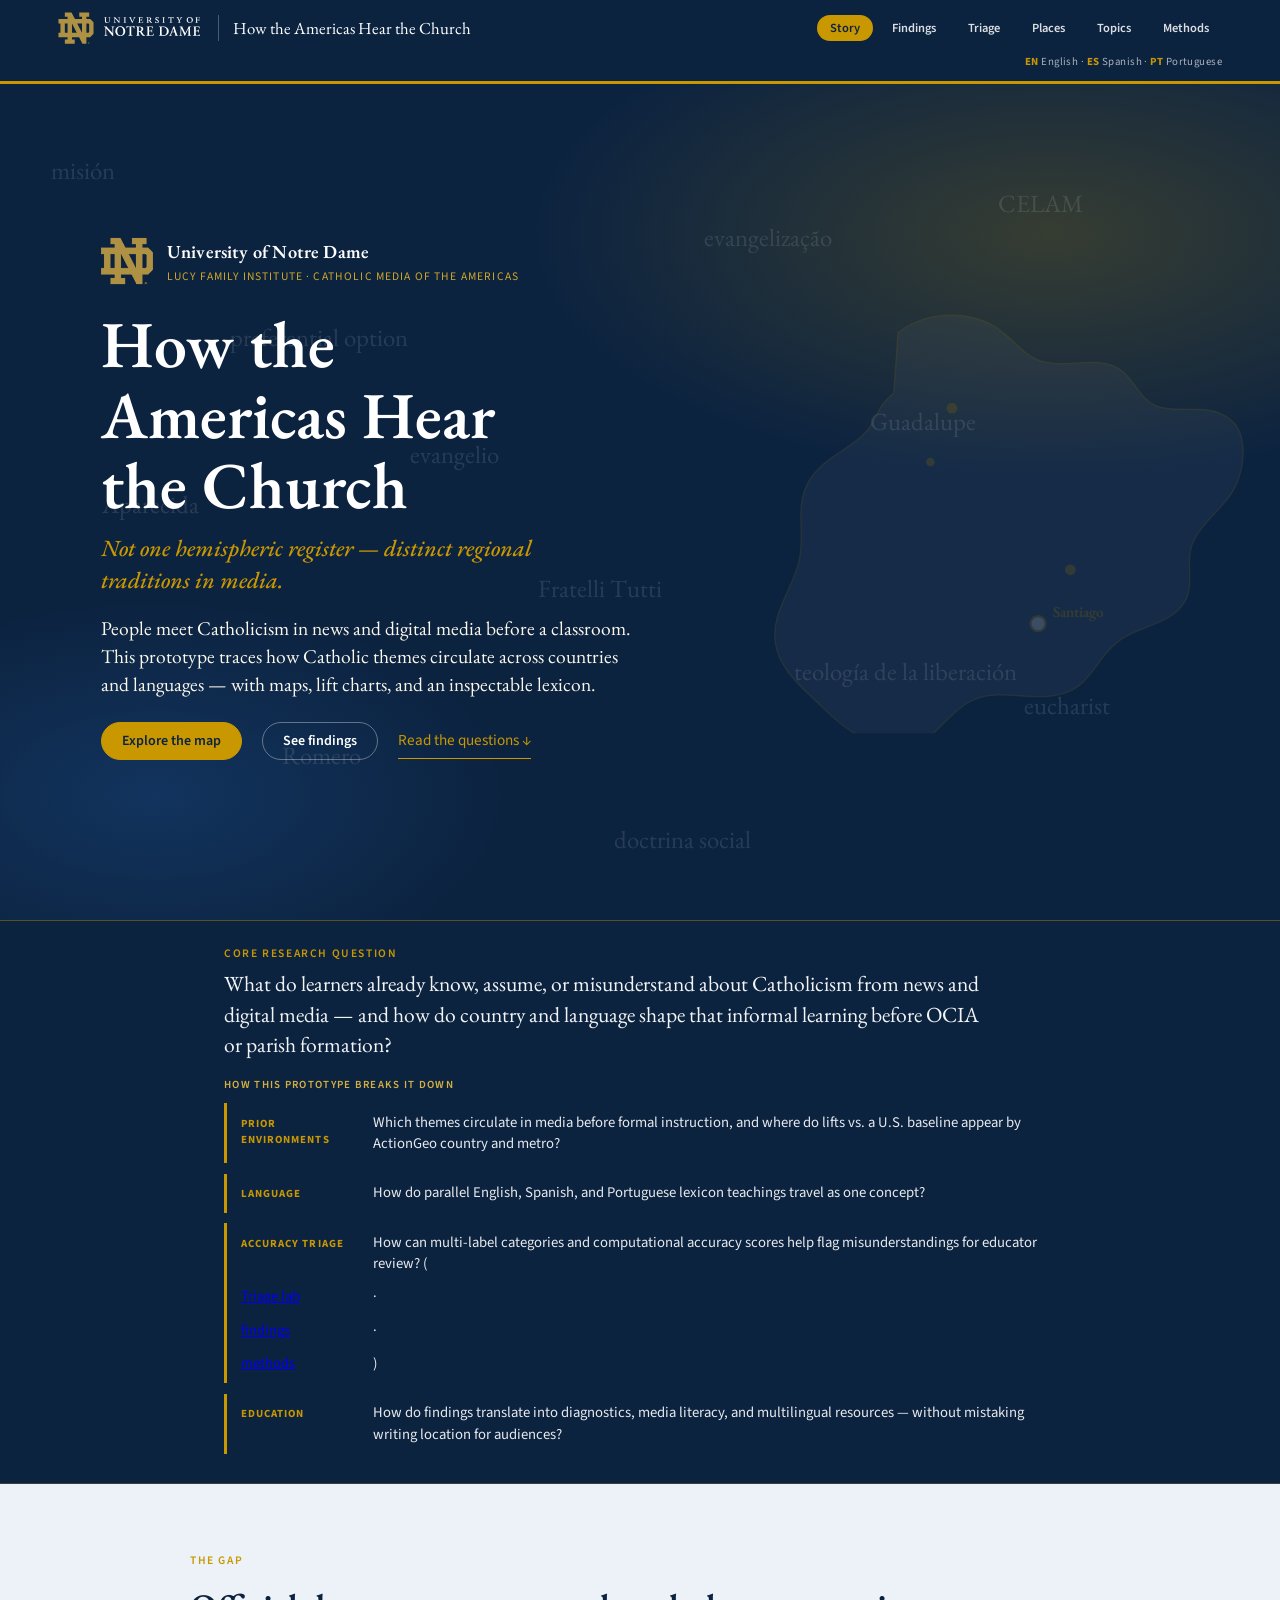
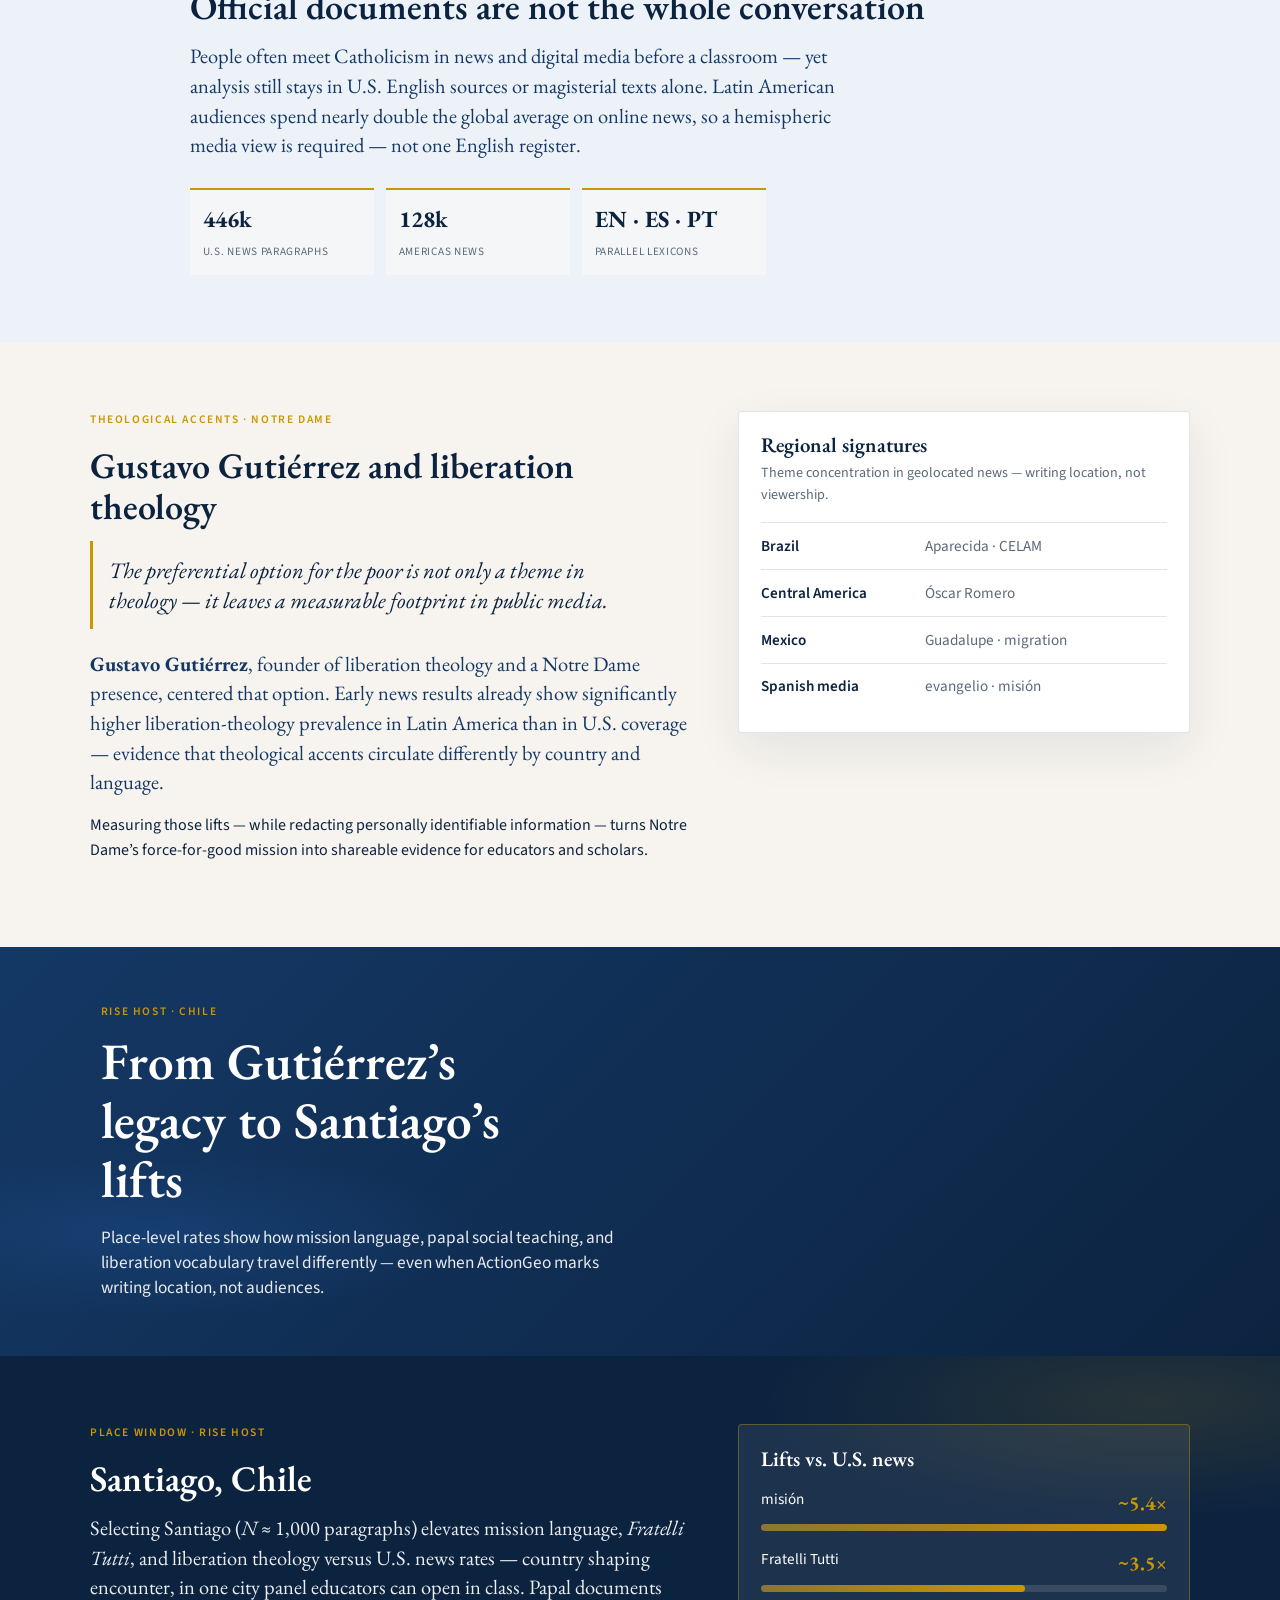
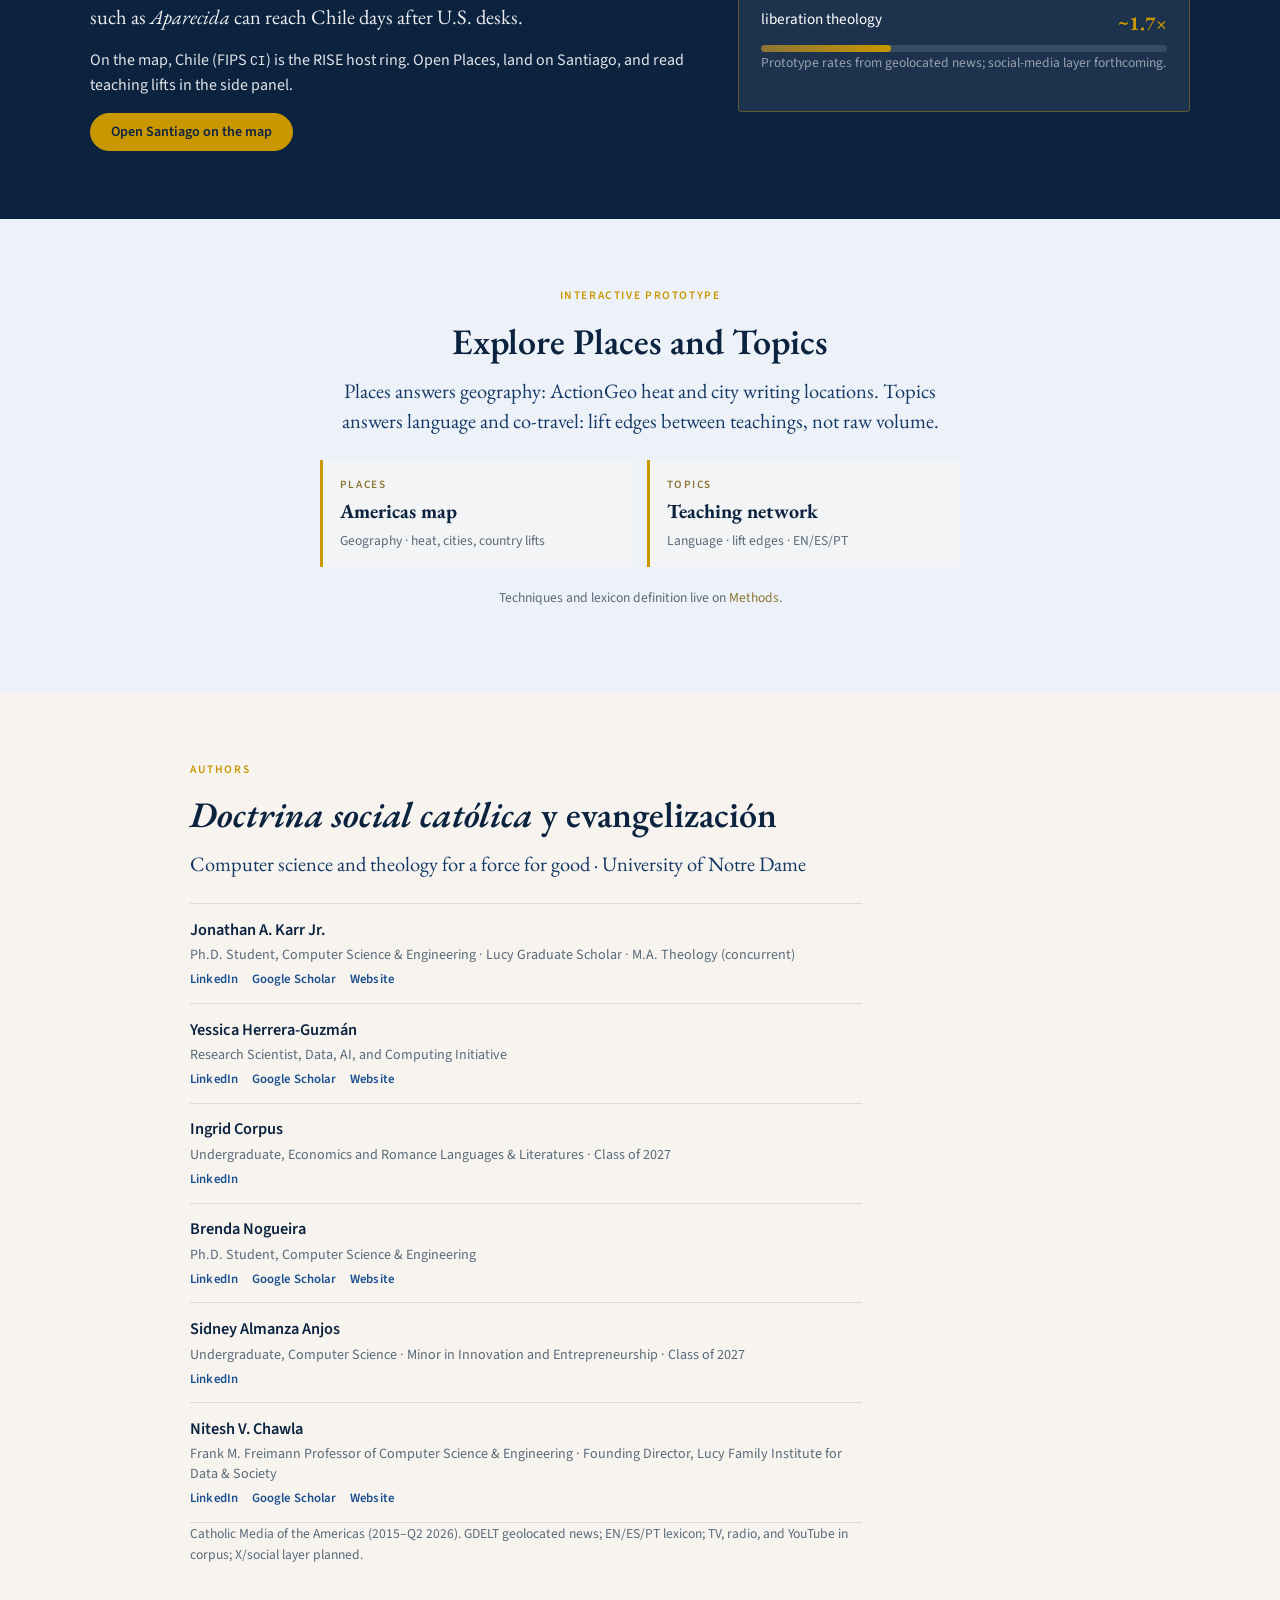
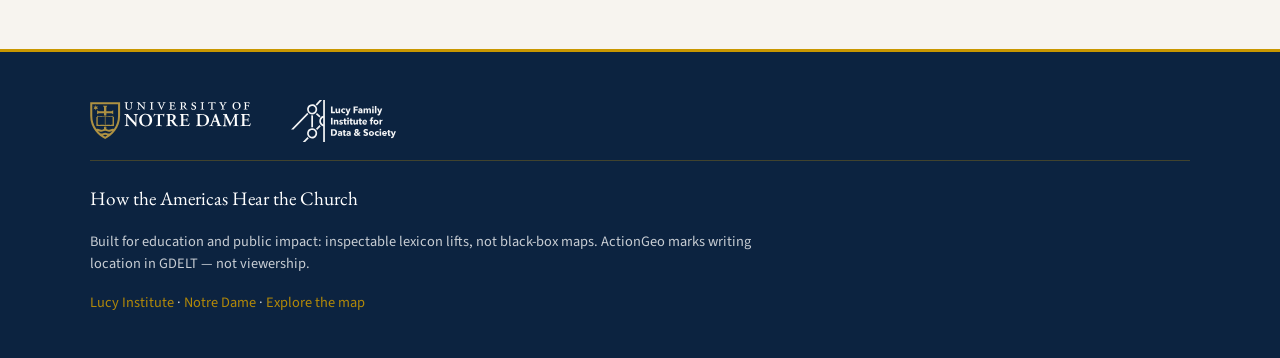
==== viz/pages/index.html @ 9a8be6e9 "classification with jev and updated pages" ====
<!DOCTYPE html>
<html lang="en">
<head>
  <meta charset="utf-8" />
  <meta name="viewport" content="width=device-width, initial-scale=1" />
  <meta name="description" content="How Catholic themes circulate in media across the Americas — University of Notre Dame." />
  <title>Story · How the Americas Hear the Church · Notre Dame</title>
  <link rel="icon" type="image/svg+xml" href="../branding/nd-monogram.svg" />
  <link rel="preconnect" href="https://fonts.googleapis.com" />
  <link rel="preconnect" href="https://fonts.gstatic.com" crossorigin />
  <link rel="preconnect" href="https://unpkg.com" />
  <link href="https://fonts.googleapis.com/css2?family=EB+Garamond:ital,wght@0,400;0,500;0,600;0,700;1,400&family=Source+Sans+3:ital,wght@0,400;0,500;0,600;0,700&display=swap" rel="stylesheet" />
  
  <link rel="stylesheet" href="../css/site.css" />
  
</head>
<body class="mode-story">
  <header class="nd-nav" role="banner">
    <div class="nd-nav__top">
      <a class="nd-nav__brand" href="index.html" aria-label="University of Notre Dame — home">
        <img class="nd-nav__mark" src="../branding/nd-monogram.svg" alt="" width="36" height="36" />
        <img class="nd-nav__wordmark" src="../branding/wordmark.svg" alt="University of Notre Dame" />
        <span class="nd-nav__site">How the Americas Hear the Church</span>
      </a>
      <nav class="nd-nav__pages" aria-label="Primary">
        <a href="index.html" id="nav-story" class="is-active">Story</a>
        <a href="findings.html" id="nav-findings">Findings</a>
        <a href="triage.html" id="nav-triage">Triage</a>
        <a href="explore.html#/places" id="tab-places">Places</a>
        <a href="explore.html#/topics" id="tab-topics">Topics</a>
        <a href="methods.html" id="nav-methods">Methods</a>
      </nav>
    </div>
    <div class="nd-nav__sub nd-nav__sub--simple">
      <div class="nav-langs"><b>EN</b> English · <b>ES</b> Spanish · <b>PT</b> Portuguese</div>
    </div>
  </header>

<main id="storyboard">
    <section class="hook" id="story" aria-label="Opening">
      <div class="hook__map" aria-hidden="true">
        <svg viewBox="0 0 520 420" xmlns="http://www.w3.org/2000/svg">
          <path class="hook__land" d="M118 48c22-18 58-22 86-8 18 9 28 28 46 34 24 8 52-6 74 8 14 9 18 28 34 34 22 8 48-4 68 12 16 12 14 38 8 56-8 24-32 36-42 58-8 18 2 40-8 56-12 20-40 22-58 34-22 14-28 42-52 50-28 10-58-4-84 6-26 10-36 40-64 44-30 4-58-16-78-36-18-18-40-34-44-60-4-28 16-50 22-76 6-24-4-50 8-72 14-26 42-32 56-50 8-10 10-24 24-34z"/>
          <circle class="hook__pin hook__pin--us" cx="168" cy="118" r="5"/>
          <circle class="hook__pin hook__pin--mx" cx="148" cy="168" r="4"/>
          <circle class="hook__pin hook__pin--br" cx="278" cy="268" r="5"/>
          <circle class="hook__pin hook__pin--cl" cx="248" cy="318" r="7"/>
          <text x="262" y="312" class="hook__pin-label">Santiago</text>
        </svg>
      </div>
      <div class="hook__fragments" aria-hidden="true">
        <span>misión</span><span>evangelização</span><span>preferential option</span>
        <span>Guadalupe</span><span>Aparecida</span><span>Fratelli Tutti</span>
        <span>teología de la liberación</span><span>Romero</span><span>CELAM</span>
        <span>doctrina social</span><span>evangelio</span><span>eucharist</span>
      </div>
      <div class="hook__inner reveal is-visible">
        <div class="hook__copy">
          <div class="hook__brand">
            <img src="../branding/nd-monogram-gold-96.png" alt="" width="56" height="56" />
            <div>
              <p class="hook__brand-line">University of Notre Dame</p>
              <p class="hook__brand-sub">Lucy Family Institute · Catholic Media of the Americas</p>
            </div>
          </div>
          <h1 class="hook__title">How the Americas Hear the Church</h1>
          <p class="hook__subtitle">Not one hemispheric register — distinct regional traditions in media.</p>
          <p class="hook__pitch">
            People meet Catholicism in news and digital media before a classroom.
            This prototype traces how Catholic themes circulate across countries and
            languages — with maps, lift charts, and an inspectable lexicon.
          </p>
          <div class="hook__ctas">
            <a class="cta" id="cta-explore" href="explore.html#/places">Explore the map</a>
            <a class="cta cta--ghost" id="cta-findings" href="findings.html">See findings</a>
            <a class="cta-scroll" href="#research-questions">Read the questions ↓</a>
          </div>
        </div>
      </div>
    </section>

    <div class="story-band story-band--rq" id="research-questions">
      <div class="story-band__inner">
        <p class="story-band__kicker">Core research question</p>
        <p class="story-band__line">
          What do learners already know, assume, or misunderstand about Catholicism from news and
          digital media — and how do country and language shape that informal learning before OCIA
          or parish formation?
        </p>
        <p class="story-band__sub">How this prototype breaks it down</p>
        <ol class="rq-list">
          <li>
            <span class="rq-list__tag">Prior environments</span>
            Which themes circulate in media before formal instruction, and where do lifts vs. a U.S.
            baseline appear by ActionGeo country and metro?
          </li>
          <li>
            <span class="rq-list__tag">Language</span>
            How do parallel English, Spanish, and Portuguese lexicon teachings travel as one concept?
          </li>
          <li>
            <span class="rq-list__tag">Accuracy triage</span>
            How can multi-label categories and computational accuracy scores help flag
            misunderstandings for educator review?
            (<a href="triage.html">Triage lab</a> ·
            <a href="findings.html#f-education">findings</a> ·
            <a href="methods.html#triage">methods</a>)
          </li>
          <li>
            <span class="rq-list__tag">Education</span>
            How do findings translate into diagnostics, media literacy, and multilingual resources —
            without mistaking writing location for audiences?
          </li>
        </ol>
      </div>
    </div>

    <section class="chapter chapter--sky" id="gap">
      <div class="chapter__inner reveal">
        <p class="kicker">The gap</p>
        <h2>Official documents are not the whole conversation</h2>
        <p class="lead">
          People often meet Catholicism in news and digital media before a classroom — yet analysis
          still stays in U.S. English sources or magisterial texts alone. Latin American audiences
          spend nearly double the global average on online news, so a hemispheric media view is
          required — not one English register.
        </p>
        <div class="scale-strip" aria-label="Corpus scale">
          <div><strong>446k</strong><span>U.S. news paragraphs</span></div>
          <div><strong>128k</strong><span>Americas news</span></div>
          <div><strong>EN · ES · PT</strong><span>parallel lexicons</span></div>
        </div>
      </div>
    </section>

    <section class="chapter chapter--paper chapter--split" id="gutierrez">
      <div class="chapter__inner">
        <div class="reveal">
          <p class="kicker">Theological accents · Notre Dame</p>
          <h2>Gustavo Gutiérrez and liberation theology</h2>
          <blockquote class="pull-quote">
            The preferential option for the poor is not only a theme in theology —
            it leaves a measurable footprint in public media.
          </blockquote>
          <p class="lead">
            <strong>Gustavo Gutiérrez</strong>, founder of liberation theology and a Notre Dame presence,
            centered that option. Early news results already show significantly higher
            liberation-theology prevalence in Latin America than in U.S. coverage — evidence that
            theological accents circulate differently by country and language.
          </p>
          <p>
            Measuring those lifts — while redacting personally identifiable information — turns
            Notre Dame’s force-for-good mission into shareable evidence for educators and scholars.
          </p>
        </div>
        <div class="lift-card reveal">
          <h3>Regional signatures</h3>
          <p class="lift-card__note">Theme concentration in geolocated news — writing location, not viewership.</p>
          <div class="sig-list">
            <div class="sig"><span class="sig__place">Brazil</span><span class="sig__theme">Aparecida · CELAM</span></div>
            <div class="sig"><span class="sig__place">Central America</span><span class="sig__theme">Óscar Romero</span></div>
            <div class="sig"><span class="sig__place">Mexico</span><span class="sig__theme">Guadalupe · migration</span></div>
            <div class="sig"><span class="sig__place">Spanish media</span><span class="sig__theme">evangelio · misión</span></div>
          </div>
        </div>
      </div>
    </section>

    <section class="phase-divider phase-divider--gold" id="rise">
      <div class="phase-divider__inner reveal">
        <p class="kicker">RISE host · Chile</p>
        <h2 class="phase-divider__title">From Gutiérrez’s legacy to Santiago’s lifts</h2>
        <p class="phase-divider__blurb">
          Place-level rates show how mission language, papal social teaching, and liberation
          vocabulary travel differently — even when ActionGeo marks writing location, not audiences.
        </p>
      </div>
    </section>

    <section class="chapter chapter--navy chapter--split" id="santiago">
      <div class="chapter__inner">
        <div class="reveal">
          <p class="kicker">Place window · RISE host</p>
          <h2>Santiago, Chile</h2>
          <p class="lead">
            Selecting Santiago (<em>N</em> ≈ 1,000 paragraphs) elevates mission language,
            <em>Fratelli Tutti</em>, and liberation theology versus U.S. news rates — country
            shaping encounter, in one city panel educators can open in class.
            Papal documents such as <em>Aparecida</em> can reach Chile days after U.S. desks.
          </p>
          <p>
            On the map, Chile (FIPS <code>CI</code>) is the RISE host ring. Open Places,
            land on Santiago, and read teaching lifts in the side panel.
          </p>
          <div class="hook__ctas">
            <a class="cta" id="cta-santiago" href="explore.html#/santiago">Open Santiago on the map</a>
          </div>
        </div>
        <div class="lift-card reveal" id="santiago-meters">
          <h3>Lifts vs. U.S. news</h3>
          <div class="meter" style="--v:1">
            <div class="meter__top"><span>misión</span><b>~5.4×</b></div>
            <div class="meter__track"><i style="--w:100%"></i></div>
          </div>
          <div class="meter" style="--v:2">
            <div class="meter__top"><span>Fratelli Tutti</span><b>~3.5×</b></div>
            <div class="meter__track"><i style="--w:65%"></i></div>
          </div>
          <div class="meter" style="--v:3">
            <div class="meter__top"><span>liberation theology</span><b>~1.7×</b></div>
            <div class="meter__track"><i style="--w:32%"></i></div>
          </div>
          <p class="story-note">Prototype rates from geolocated news; social-media layer forthcoming.</p>
        </div>
      </div>
    </section>

    <section class="chapter chapter--sky chapter--center" id="explore-cta">
      <div class="chapter__inner reveal">
        <p class="kicker">Interactive prototype</p>
        <h2>Explore Places and Topics</h2>
        <p class="lead">
          Places answers geography: ActionGeo heat and city writing locations.
          Topics answers language and co-travel: lift edges between teachings, not raw volume.
        </p>
        <div class="act-grid">
          <a class="act" id="cta-places" href="explore.html#/places">
            <span class="act__label">Places</span>
            <strong>Americas map</strong>
            <span>Geography · heat, cities, country lifts</span>
          </a>
          <a class="act" id="cta-topics" href="explore.html#/topics">
            <span class="act__label">Topics</span>
            <strong>Teaching network</strong>
            <span>Language · lift edges · EN/ES/PT</span>
          </a>
        </div>
        <p class="story-note" style="margin-top:1.25rem">
          Techniques and lexicon definition live on
          <a class="nd-footer__link" id="story-to-methods" href="methods.html" style="color:var(--nd-dark-gold)">Methods</a>.
        </p>
      </div>
    </section>

    <section class="chapter chapter--paper" id="authors">
      <div class="chapter__inner reveal">
        <p class="kicker">Authors</p>
        <h2><em>Doctrina social católica</em> y evangelización</h2>
        <p class="lead">Computer science and theology for a force for good · University of Notre Dame</p>
        <ul class="authors">
          <li>
            <strong>Jonathan A. Karr Jr.</strong>
            <span>Ph.D. Student, Computer Science &amp; Engineering · Lucy Graduate Scholar · M.A. Theology (concurrent)</span>
            <span class="author-links">
              <a href="https://www.linkedin.com/in/jonathankarr" target="_blank" rel="noopener noreferrer">LinkedIn</a>
              <a href="https://scholar.google.com/citations?user=dje0Sk8AAAAJ" target="_blank" rel="noopener noreferrer">Google Scholar</a>
              <a href="https://jonathankarr.com/" target="_blank" rel="noopener noreferrer">Website</a>
            </span>
          </li>
          <li>
            <strong>Yessica Herrera-Guzmán</strong>
            <span>Research Scientist, Data, AI, and Computing Initiative</span>
            <span class="author-links">
              <a href="https://www.linkedin.com/in/yessicaherrera" target="_blank" rel="noopener noreferrer">LinkedIn</a>
              <a href="https://scholar.google.com/citations?user=25DoP4sAAAAJ" target="_blank" rel="noopener noreferrer">Google Scholar</a>
              <a href="https://yessicaherrera.com/" target="_blank" rel="noopener noreferrer">Website</a>
            </span>
          </li>
          <li>
            <strong>Ingrid Corpus</strong>
            <span>Undergraduate, Economics and Romance Languages &amp; Literatures · Class of 2027</span>
            <span class="author-links">
              <a href="https://www.linkedin.com/in/ingridacorpus" target="_blank" rel="noopener noreferrer">LinkedIn</a>
            </span>
          </li>
          <li>
            <strong>Brenda Nogueira</strong>
            <span>Ph.D. Student, Computer Science &amp; Engineering</span>
            <span class="author-links">
              <a href="https://www.linkedin.com/in/brenda-cruz-nogueira" target="_blank" rel="noopener noreferrer">LinkedIn</a>
              <a href="https://scholar.google.com/citations?user=WY4JUQMAAAAJ" target="_blank" rel="noopener noreferrer">Google Scholar</a>
              <a href="https://brendacnogueira.github.io/" target="_blank" rel="noopener noreferrer">Website</a>
            </span>
          </li>
          <li>
            <strong>Sidney Almanza Anjos</strong>
            <span>Undergraduate, Computer Science · Minor in Innovation and Entrepreneurship · Class of 2027</span>
            <span class="author-links">
              <a href="https://www.linkedin.com/in/sidney-almanza-anjos-3912b6338" target="_blank" rel="noopener noreferrer">LinkedIn</a>
            </span>
          </li>
          <li>
            <strong>Nitesh V. Chawla</strong>
            <span>Frank M. Freimann Professor of Computer Science &amp; Engineering · Founding Director, Lucy Family Institute for Data &amp; Society</span>
            <span class="author-links">
              <a href="https://www.linkedin.com/in/nitesh-chawla-606795" target="_blank" rel="noopener noreferrer">LinkedIn</a>
              <a href="https://scholar.google.com/citations?user=hDLBEhkAAAAJ" target="_blank" rel="noopener noreferrer">Google Scholar</a>
              <a href="https://niteshchawla.nd.edu/" target="_blank" rel="noopener noreferrer">Website</a>
            </span>
          </li>
        </ul>
        <p class="story-note">
          Catholic Media of the Americas (2015–Q2 2026). GDELT geolocated news; EN/ES/PT lexicon;
          TV, radio, and YouTube in corpus; X/social layer planned.
        </p>
      </div>
    </section>

  </main>

<footer class="nd-footer" id="site-footer">
      <div class="nd-footer__inner">
        <div class="nd-footer__brands">
          <img
            class="nd-footer__mark"
            src="../branding/academic-mark.svg"
            alt="University of Notre Dame"
          />
          <img
            class="nd-footer__lucy"
            src="../branding/partners/lucy-family-institute.svg"
            alt="Lucy Family Institute for Data &amp; Society"
          />
        </div>
        <p class="nd-footer__title">How the Americas Hear the Church</p>
        <p class="nd-footer__meta">
          Built for education and public impact: inspectable lexicon lifts, not black-box maps.
          ActionGeo marks writing location in GDELT — not viewership.
        </p>
        <p class="nd-footer__meta">
          <a href="https://lucyinstitute.nd.edu/" target="_blank" rel="noreferrer">Lucy Institute</a>
          ·
          <a href="https://www.nd.edu/" target="_blank" rel="noreferrer">Notre Dame</a>
          ·
          <a class="nd-footer__link" href="explore.html#/places">Explore the map</a>
        </p>
      </div>
  </footer>

<script>
    (function () {
      const nodes = document.querySelectorAll(".reveal");
      if (!nodes.length) return;
      if (window.matchMedia("(prefers-reduced-motion: reduce)").matches) {
        nodes.forEach((n) => n.classList.add("is-visible"));
        return;
      }
      const io = new IntersectionObserver((entries) => {
        entries.forEach((e) => {
          if (e.isIntersecting) {
            e.target.classList.add("is-visible");
            io.unobserve(e.target);
          }
        });
      }, { threshold: 0.18, rootMargin: "0px 0px -6% 0px" });
      nodes.forEach((n) => io.observe(n));
    })();
  </script>
  <script src="../js/site.js" defer></script>
</body>
</html>
---- viz/css/site.css ----
/* Notre Dame theme — aligned with us_peh_website tokens; no login gate */
:root {
  --nd-blue: #0c2340;
  --nd-gold: #c99700;
  --nd-gold-muted: #ae9142;
  --nd-medium-blue: #143865;
  --nd-bright-blue: #1c4f8f;
  --nd-sky: #edf2f9;
  --nd-sky-mid: #e1e8f2;
  --nd-warm-white: #f7f4ef;
  --nd-bright-gold: #d39f10;
  --nd-dark-gold: #8c7535;
  --nd-irish-green: #0a843d;

  --ink: var(--nd-blue);
  --muted: #5a6a7a;
  --gold: var(--nd-gold);
  --coral: #c45c26;
  --sea: var(--nd-bright-blue);
  --sage: var(--nd-irish-green);
  --panel: rgba(247, 244, 239, 0.96);
  --line: rgba(12, 35, 64, 0.12);
  --nav-h: 64px;
  --font-serif: "EB Garamond", Georgia, "Times New Roman", serif;
  --font-sans: "Source Sans 3", Arial, Helvetica, sans-serif;
}
body.mode-explore {
  --nav-h: 108px;
}

* { box-sizing: border-box; }
html {
  scroll-behavior: smooth;
  height: 100%;
  scroll-padding-top: calc(var(--nav-h) + 12px);
}
html, body { margin: 0; min-height: 100%; }
body {
  font-family: var(--font-sans);
  font-weight: 400;
  color: var(--nd-blue);
  background: var(--nd-sky);
  line-height: 1.55;
  -webkit-font-smoothing: antialiased;
}
body.mode-explore {
  height: 100%;
  overflow: hidden;
  background: #071018;
}
button, select, input { font: inherit; color: inherit; }
button { cursor: pointer; }

h1, h2, h3, .display {
  font-family: var(--font-serif);
  font-weight: 600;
  line-height: 1.15;
  color: var(--nd-blue);
}

/* —— ND header —— */
.nd-nav {
  position: sticky; z-index: 1200; top: 0;
  background: var(--nd-blue);
  color: #fff;
  border-bottom: 3px solid var(--nd-gold);
}
.nd-nav__top {
  display: flex; align-items: center; gap: 14px;
  padding: 10px 18px 8px;
  max-width: 1200px; margin: 0 auto;
}
.nd-nav__brand {
  display: flex; align-items: center; gap: 10px;
  text-decoration: none; color: #fff;
}
.nd-nav__mark { height: 36px; width: auto; }
.nd-nav__wordmark { height: 22px; width: auto; filter: brightness(0) invert(1); }
.nd-nav__site {
  font-family: var(--font-serif);
  font-size: 1.05rem;
  margin-left: 8px;
  padding-left: 14px;
  border-left: 1px solid rgba(255,255,255,.25);
}
.nd-nav__pages {
  margin-left: auto;
  display: flex; gap: 6px; flex-wrap: wrap;
}
.nd-nav__pages a,
.nd-nav__pages button {
  border: 1px solid transparent;
  background: transparent;
  color: rgba(255,255,255,.85);
  border-radius: 999px;
  padding: 6px 12px;
  font: 600 0.78rem/1 var(--font-sans);
  text-decoration: none;
}
.nd-nav__pages a:hover,
.nd-nav__pages button:hover { color: var(--nd-gold); }
.nd-nav__pages a.is-active,
.nd-nav__pages button.is-active {
  background: var(--nd-gold);
  color: var(--nd-blue);
}
.nd-nav__sub {
  display: none;
  align-items: center; gap: 10px;
  padding: 0 18px 10px;
  max-width: 1200px; margin: 0 auto;
}
.nd-nav__sub--simple {
  display: flex;
  justify-content: flex-end;
}
body.mode-explore .nd-nav__sub { display: flex; }
body.mode-explore .nd-nav__sub--simple { display: none; }
.nd-nav__sub .nav-search { flex: 1; max-width: 380px; position: relative; }
.nd-nav__sub input {
  width: 100%;
  background: rgba(255,255,255,.08);
  border: 1px solid rgba(255,255,255,.2);
  border-radius: 999px;
  padding: 7px 32px 7px 14px;
  color: #fff; outline: none;
}
.nd-nav__sub input::placeholder { color: rgba(255,255,255,.45); }
.nd-nav__sub input:focus { border-color: var(--nd-gold); }
.search-clear {
  position: absolute; right: 8px; top: 50%; transform: translateY(-50%);
  border: 0; background: none; color: rgba(255,255,255,.6); padding: 4px 6px; display: none;
}
.nav-search.has-query .search-clear { display: block; }
.search-menu {
  display: none; position: absolute; top: calc(100% + 6px); left: 0; right: 0;
  background: #fff; color: var(--nd-blue);
  border: 1px solid var(--line); border-radius: 12px;
  max-height: min(360px, 50vh); overflow: auto;
  box-shadow: 0 18px 50px rgba(12,35,64,.2);
  z-index: 1300;
}
.search-menu.open { display: block; }
.search-item {
  display: block; width: 100%; text-align: left;
  border: 0; background: none; padding: 9px 12px;
  border-bottom: 1px solid var(--line); color: var(--nd-blue);
}
.search-item:hover, .search-item.on { background: rgba(201,151,0,.12); }
.search-item b { display: block; font-weight: 600; }
.search-item span { color: var(--muted); font-size: 0.7rem; }
.nav-langs { font-size: 0.68rem; letter-spacing: .04em; color: rgba(255,255,255,.65); white-space: nowrap; }
.nav-langs b { color: var(--nd-gold); }
.nav-qap { color: rgba(255,255,255,.55); font-size: 0.68rem; max-width: 280px; text-align: right; overflow: hidden; text-overflow: ellipsis; white-space: nowrap; }

/* —— Pages (one HTML each; mode-* is body class for chrome) —— */
#storyboard, #findings, #methods { display: block; }
body.mode-explore #site-footer { display: none; }

#explore-loading {
  position: fixed;
  z-index: 2000;
  left: 50%;
  top: calc(var(--nav-h) + 1.25rem);
  transform: translateX(-50%);
  background: var(--nd-blue);
  color: #fff;
  border: 1px solid var(--nd-gold);
  border-radius: 999px;
  padding: 0.55rem 1.1rem;
  font: 600 0.85rem/1 var(--font-sans);
  box-shadow: 0 10px 28px rgba(12,35,64,.25);
}
#explore-loading[hidden] { display: none !important; }

/* Explorer (explore.html only) */
#explorer {
  position: fixed;
  top: var(--nav-h);
  left: 0;
  right: 0;
  bottom: 0;
  z-index: 900;
  display: block;
  background: #071018;
}
a.cta {
  display: inline-flex;
  align-items: center;
  justify-content: center;
  text-decoration: none;
}
a.act {
  text-decoration: none;
  color: inherit;
}

.reveal {
  opacity: 0;
  transform: translateY(18px);
  transition: opacity .7s cubic-bezier(.22,1,.36,1), transform .7s cubic-bezier(.22,1,.36,1);
}
.reveal.is-visible { opacity: 1; transform: none; }
@media (prefers-reduced-motion: reduce) {
  .reveal { opacity: 1; transform: none; transition: none; }
  .hook__fragments span { animation: none !important; }
  .hook__pin--cl { animation: none !important; }
  .meter__track i { transition: none; width: var(--w) !important; }
}

.hook {
  position: relative;
  min-height: calc(100vh - var(--nav-h));
  display: flex;
  align-items: center;
  padding: 4rem 1.5rem 4.5rem;
  background:
    radial-gradient(ellipse 70% 50% at 82% 18%, color-mix(in srgb, var(--nd-gold) 22%, transparent), transparent 58%),
    radial-gradient(ellipse 50% 42% at 12% 85%, color-mix(in srgb, var(--nd-bright-blue) 38%, transparent), transparent 55%),
    var(--nd-blue);
  color: #fff;
  overflow: hidden;
}
.hook__map {
  position: absolute;
  right: -4%;
  top: 50%;
  transform: translateY(-48%);
  width: min(52vw, 560px);
  opacity: .22;
  pointer-events: none;
}
.hook__land {
  fill: color-mix(in srgb, #fff 18%, transparent);
  stroke: color-mix(in srgb, var(--nd-gold) 55%, transparent);
  stroke-width: 1.2;
}
.hook__pin { fill: var(--nd-gold); opacity: .85; }
.hook__pin--cl {
  fill: #fff;
  stroke: var(--nd-gold);
  stroke-width: 2;
  transform-origin: 248px 318px;
  animation: pin-pulse 2.8s ease-in-out infinite;
}
.hook__pin-label {
  fill: var(--nd-gold);
  font-family: var(--font-serif);
  font-size: 14px;
  font-weight: 600;
}
@keyframes pin-pulse {
  0%, 100% { transform: scale(1); opacity: 1; }
  50% { transform: scale(1.35); opacity: .75; }
}
.hook__fragments {
  position: absolute; inset: 0;
  pointer-events: none; user-select: none;
  overflow: hidden;
}
.hook__fragments span {
  position: absolute;
  font-family: var(--font-serif);
  font-size: clamp(1rem, 2.2vw, 1.55rem);
  color: #fff;
  opacity: .11;
  white-space: nowrap;
  animation: drift 28s linear infinite;
}
.hook__fragments span:nth-child(1)  { top: 8%;  left: 4%;  animation-duration: 32s; }
.hook__fragments span:nth-child(2)  { top: 16%; left: 55%; animation-duration: 26s; animation-delay: -4s; }
.hook__fragments span:nth-child(3)  { top: 28%; left: 18%; animation-duration: 34s; animation-delay: -8s; }
.hook__fragments span:nth-child(4)  { top: 38%; left: 68%; animation-duration: 24s; animation-delay: -2s; }
.hook__fragments span:nth-child(5)  { top: 48%; left: 8%;  animation-duration: 30s; animation-delay: -12s; }
.hook__fragments span:nth-child(6)  { top: 58%; left: 42%; animation-duration: 28s; animation-delay: -6s; }
.hook__fragments span:nth-child(7)  { top: 68%; left: 62%; animation-duration: 36s; animation-delay: -10s; }
.hook__fragments span:nth-child(8)  { top: 78%; left: 22%; animation-duration: 25s; animation-delay: -3s; }
.hook__fragments span:nth-child(9)  { top: 12%; left: 78%; animation-duration: 29s; animation-delay: -14s; }
.hook__fragments span:nth-child(10) { top: 88%; left: 48%; animation-duration: 33s; animation-delay: -7s; }
.hook__fragments span:nth-child(11) { top: 42%; left: 32%; animation-duration: 27s; animation-delay: -9s; }
.hook__fragments span:nth-child(12) { top: 72%; left: 80%; animation-duration: 31s; animation-delay: -5s; }
@keyframes drift {
  0% { transform: translateY(0); }
  50% { transform: translateY(-18px); }
  100% { transform: translateY(0); }
}
.hook__inner {
  position: relative; z-index: 1;
  width: min(100%, 42rem);
  margin: 0 auto 0 6vw;
}
.hook__brand {
  display: flex; align-items: center; gap: 14px;
  margin: 0 0 1.35rem;
}
.hook__brand img { width: 52px; height: 52px; }
.hook__brand-line {
  margin: 0;
  font-family: var(--font-serif);
  font-size: 1.15rem;
  font-weight: 600;
  color: #fff;
  letter-spacing: .01em;
}
.hook__brand-sub {
  margin: .15rem 0 0;
  font-size: .72rem;
  letter-spacing: .1em;
  text-transform: uppercase;
  color: color-mix(in srgb, var(--nd-gold) 85%, #fff);
}
.kicker {
  text-transform: uppercase; letter-spacing: .14em;
  font-size: 0.72rem; font-weight: 600;
  color: var(--nd-gold); margin: 0 0 0.75rem;
}
.hook__title {
  color: #fff;
  font-size: clamp(2.4rem, 6vw, 4.1rem);
  margin: 0 0 0.75rem;
  max-width: 14ch;
  line-height: 1.08;
}
.hook__subtitle {
  font-family: var(--font-serif);
  font-style: italic;
  font-weight: 500;
  color: var(--nd-gold);
  font-size: clamp(1.15rem, 2vw, 1.45rem);
  margin: 0 0 1.1rem;
  max-width: 32rem;
  line-height: 1.35;
}
.hook__pitch {
  font-family: var(--font-serif);
  color: color-mix(in srgb, #fff 92%, var(--nd-gold));
  font-size: clamp(1.05rem, 1.8vw, 1.22rem);
  max-width: 34rem;
  margin: 0 0 1.5rem;
  line-height: 1.45;
}
.hook__ctas {
  display: flex; flex-wrap: wrap; align-items: center; gap: 14px 20px;
}
.cta {
  border-radius: 999px; padding: 11px 20px;
  font: 600 0.88rem/1 var(--font-sans);
  border: 1px solid var(--nd-gold);
  background: var(--nd-gold); color: var(--nd-blue);
  transition: filter .2s, transform .2s;
}
.cta:hover { filter: brightness(1.06); transform: translateY(-1px); }
.cta--ghost {
  background: transparent; color: #fff; border-color: rgba(255,255,255,.35);
}
.cta--ghost:hover { border-color: var(--nd-gold); color: var(--nd-gold); }
.page-hero .cta { margin: 0; }
.page-hero--paper .cta--ghost {
  color: var(--nd-blue);
  border-color: var(--nd-blue);
}
.page-hero--paper .cta--ghost:hover {
  color: var(--nd-dark-gold);
  border-color: var(--nd-gold);
}
.cta-scroll {
  color: var(--nd-gold);
  text-decoration: none;
  border-bottom: 1px solid var(--nd-gold);
  padding: .3rem 0;
  font-size: .95rem;
  background: none; border-top: 0; border-left: 0; border-right: 0;
}
.cta-scroll:hover { color: #fff; border-color: #fff; }

.story-band {
  padding: 1.15rem 1.5rem 1.35rem;
  background: var(--nd-blue);
  border-top: 1px solid color-mix(in srgb, var(--nd-gold) 40%, transparent);
  border-bottom: 1px solid color-mix(in srgb, var(--nd-gold) 25%, transparent);
  color: #fff;
}
.story-band--rq {
  padding: 1.5rem 1.5rem 1.85rem;
}
.story-band__inner {
  max-width: 52rem;
  margin: 0 auto;
}
.story-band__kicker {
  margin: 0 0 .35rem;
  font-size: .72rem; letter-spacing: .14em; text-transform: uppercase;
  color: var(--nd-gold); font-weight: 600;
}
.story-band__line {
  margin: 0; max-width: 48rem;
  font-family: var(--font-serif);
  font-size: clamp(1.12rem, 2.2vw, 1.35rem); line-height: 1.4; opacity: .95;
}
.story-band__sub {
  margin: 1.15rem 0 0.55rem;
  font-size: .68rem; letter-spacing: .12em; text-transform: uppercase;
  color: color-mix(in srgb, var(--nd-gold) 75%, #fff);
  font-weight: 600;
}
.rq-list {
  margin: 0;
  padding: 0;
  list-style: none;
  display: grid;
  gap: 0.65rem;
  max-width: 52rem;
}
.rq-list li {
  display: grid;
  grid-template-columns: 7.25rem 1fr;
  gap: 0.75rem 1rem;
  align-items: baseline;
  padding: 0.55rem 0 0.55rem 0.85rem;
  border-left: 3px solid var(--nd-gold);
  font-size: 0.92rem;
  line-height: 1.45;
  color: rgba(255, 255, 255, 0.9);
}
.rq-list__tag {
  font-size: 0.68rem;
  font-weight: 700;
  letter-spacing: 0.1em;
  text-transform: uppercase;
  color: var(--nd-gold);
}
@media (max-width: 640px) {
  .rq-list li { grid-template-columns: 1fr; gap: 0.2rem; }
}

.chapter { padding: 4.25rem 1.5rem; }
.chapter__inner { max-width: 900px; margin: 0 auto; }
.chapter--split .chapter__inner {
  max-width: 1100px;
  display: grid; gap: 2.25rem;
  grid-template-columns: 1.15fr 0.85fr;
  align-items: start;
}
.chapter--center .chapter__inner { text-align: center; max-width: 40rem; }
.chapter--center .lead { margin-left: auto; margin-right: auto; }
@media (max-width: 860px) {
  .chapter--split .chapter__inner { grid-template-columns: 1fr; }
  .hook__map { opacity: .12; width: 70vw; right: -18%; }
  .hook__inner { margin-left: 0; }
}
.chapter--sky { background: var(--nd-sky); }
.chapter--paper { background: var(--nd-warm-white); }
.chapter--navy {
  background:
    radial-gradient(ellipse 55% 45% at 90% 10%, color-mix(in srgb, var(--nd-gold) 14%, transparent), transparent 55%),
    var(--nd-blue);
  color: #fff;
}
.chapter--navy h2, .chapter--navy h3 { color: #fff; }
.chapter--navy p { color: rgba(255,255,255,.88); }
.chapter--navy .kicker { color: var(--nd-gold); }
.chapter h2 { font-size: clamp(1.7rem, 3.2vw, 2.25rem); margin: 0 0 0.85rem; }
.chapter p.lead {
  font-family: var(--font-serif);
  font-size: clamp(1.1rem, 1.8vw, 1.28rem);
  color: var(--nd-medium-blue);
  line-height: 1.45;
}
.chapter--navy p.lead { color: rgba(255,255,255,.92); }
.chapter p { margin: 0 0 1rem; max-width: 42rem; }

.scale-strip {
  display: grid;
  grid-template-columns: repeat(3, minmax(0, 1fr));
  gap: .75rem;
  margin-top: 1.75rem;
  max-width: 36rem;
}
.scale-strip > div {
  padding: .75rem .8rem;
  border-top: 2px solid var(--nd-gold);
  background: color-mix(in srgb, var(--nd-blue) 4%, #fff);
}
.scale-strip strong {
  display: block;
  font-family: var(--font-serif);
  font-size: 1.45rem;
  color: var(--nd-blue);
}
.scale-strip span {
  font-size: .7rem;
  letter-spacing: .06em;
  text-transform: uppercase;
  color: var(--muted);
}
@media (max-width: 560px) {
  .scale-strip { grid-template-columns: 1fr; }
}

.pull-quote {
  margin: 0 0 1.25rem;
  padding: .85rem 0 .85rem 1rem;
  border-left: 3px solid var(--nd-gold);
  font-family: var(--font-serif);
  font-size: clamp(1.15rem, 2vw, 1.4rem);
  font-style: italic;
  line-height: 1.35;
  color: var(--nd-blue);
  max-width: 34rem;
}

.lift-card {
  background: #fff;
  border: 1px solid var(--line);
  border-radius: 4px;
  padding: 1.35rem 1.4rem;
  box-shadow: 0 16px 48px rgba(12,35,64,.08);
}
.chapter--navy .lift-card {
  background: color-mix(in srgb, #fff 7%, transparent);
  border-color: color-mix(in srgb, var(--nd-gold) 40%, transparent);
  box-shadow: none;
}
.lift-card h3 {
  margin: 0 0 .35rem;
  font-size: 1.3rem;
}
.lift-card__note {
  margin: 0 0 1rem;
  font-size: .88rem;
  color: var(--muted);
}
.chapter--navy .lift-card__note { color: rgba(255,255,255,.55); }

.sig-list { display: grid; gap: 0; }
.sig {
  display: grid;
  grid-template-columns: 9.5rem 1fr;
  gap: 12px;
  padding: .7rem 0;
  border-top: 1px solid var(--line);
  font-size: .95rem;
}
.sig__place { font-weight: 600; color: var(--nd-blue); }
.sig__theme { color: var(--muted); }
@media (max-width: 480px) {
  .sig { grid-template-columns: 1fr; gap: 2px; }
}

.phase-divider {
  min-height: 42vh;
  display: flex;
  align-items: center;
  padding: 3.5rem 1.5rem;
}
.phase-divider--gold {
  background:
    radial-gradient(ellipse 50% 40% at 12% 70%, color-mix(in srgb, var(--nd-bright-blue) 42%, transparent), transparent 50%),
    linear-gradient(135deg, var(--nd-medium-blue), var(--nd-blue));
  color: #fff;
}
.phase-divider__inner { width: min(100%, 40rem); margin: 0 auto 0 6vw; }
.phase-divider__title {
  font-size: clamp(2rem, 4.5vw, 3.2rem);
  margin: 0 0 1rem;
  max-width: 16ch;
  color: #fff;
}
.phase-divider__blurb {
  margin: 0;
  font-size: 1.08rem;
  max-width: 34rem;
  opacity: .9;
  line-height: 1.45;
}
@media (max-width: 720px) {
  .phase-divider__inner { margin-left: 0; }
}

.meter { margin-top: 1.05rem; }
.meter__top {
  display: flex; justify-content: space-between; gap: 12px;
  font-size: .95rem; margin-bottom: .35rem;
}
.meter__top b {
  color: var(--nd-gold);
  font-family: var(--font-serif);
  font-size: 1.25rem;
}
.meter__track {
  height: 7px;
  border-radius: 999px;
  background: rgba(255,255,255,.12);
  overflow: hidden;
}
.meter__track i {
  display: block;
  height: 100%;
  width: 0;
  border-radius: inherit;
  background: linear-gradient(90deg, var(--nd-dark-gold), var(--nd-gold));
  transition: width 1.1s cubic-bezier(.22,1,.36,1);
  transition-delay: calc(var(--v, 1) * .12s);
}
.reveal.is-visible .meter__track i { width: var(--w); }

.act-grid {
  display: grid;
  grid-template-columns: 1fr 1fr;
  gap: .85rem;
  margin-top: 1.5rem;
  text-align: left;
}
.act {
  display: grid; gap: .2rem;
  padding: 1rem 1.05rem;
  border: 0;
  border-left: 3px solid var(--nd-gold);
  background: color-mix(in srgb, var(--nd-blue) 5%, #fff);
  color: var(--nd-blue);
  transition: background .2s;
}
.act:hover { background: color-mix(in srgb, var(--nd-gold) 16%, #fff); }
.act__label {
  font-size: .7rem;
  letter-spacing: .14em;
  text-transform: uppercase;
  color: var(--nd-dark-gold);
  font-weight: 600;
}
.act strong { font-family: var(--font-serif); font-size: 1.25rem; }
.act span:last-child { font-size: .85rem; color: var(--muted); }
@media (max-width: 560px) {
  .act-grid { grid-template-columns: 1fr; }
}

.authors {
  display: grid;
  gap: 0;
  margin: 1.5rem 0 0;
  padding: 0;
  list-style: none;
  max-width: 42rem;
}
.authors li {
  display: grid;
  gap: 0.2rem;
  padding: 0.85rem 0;
  border-top: 1px solid var(--line);
  color: var(--muted);
}
.authors li:last-child {
  border-bottom: 1px solid var(--line);
}
.authors li strong {
  color: var(--nd-blue);
  font-weight: 600;
  font-size: 1.02rem;
}
.authors li span {
  font-size: 0.88rem;
  line-height: 1.4;
  color: var(--muted);
}
.author-links {
  display: flex;
  flex-wrap: wrap;
  gap: 0.35rem 0.85rem;
  margin-top: 0.15rem;
  font-size: 0.8rem !important;
}
.author-links a {
  color: var(--nd-bright-blue);
  text-decoration: none;
  font-weight: 600;
  letter-spacing: 0.01em;
}
.author-links a:hover {
  color: var(--nd-dark-gold);
  text-decoration: underline;
}
.author-links a:not(:last-child)::after {
  content: none;
}
.story-note {
  font-size: .85rem; color: var(--muted); margin-top: 1.1rem; max-width: 40rem;
}
.chapter--navy .story-note { color: rgba(255,255,255,.55); }

.nd-footer {
  background: var(--nd-blue);
  color: color-mix(in srgb, #fff 88%, transparent);
  padding: 3rem 1.5rem 2.75rem;
  border-top: 3px solid var(--nd-gold);
}
.nd-footer__inner {
  max-width: 1100px;
  margin: 0 auto;
  display: grid;
  gap: 1.1rem;
}
.nd-footer__brands {
  display: flex;
  flex-wrap: wrap;
  align-items: center;
  gap: 1.5rem 2.5rem;
  padding-bottom: 1.15rem;
  border-bottom: 1px solid color-mix(in srgb, var(--nd-gold) 28%, transparent);
}
.nd-footer__mark {
  height: 2.35rem;
  width: auto;
  max-width: min(16rem, 100%);
  object-fit: contain;
  object-position: left center;
}
.nd-footer__lucy {
  height: 2.6rem;
  width: auto;
  max-width: min(12rem, 100%);
  object-fit: contain;
  /* Lucy SVG is navy (#08334F) — invert to white on ND blue */
  filter: brightness(0) invert(1);
  opacity: 0.95;
}
.nd-footer__title {
  margin: 0.35rem 0 0;
  font-family: var(--font-serif);
  font-size: 1.2rem;
  color: #fff;
}
.nd-footer__meta {
  margin: 0;
  font-size: 0.9rem;
  max-width: 42rem;
  opacity: 0.88;
  line-height: 1.5;
}
.nd-footer a,
.nd-footer__link {
  color: var(--nd-gold);
  text-decoration: none;
  background: none;
  border: 0;
  padding: 0;
  font: inherit;
  cursor: pointer;
}
.nd-footer a:hover,
.nd-footer__link:hover {
  color: var(--nd-bright-gold);
  text-decoration: underline;
}

/* —— Explorer chrome (night atlas) —— */
#map, #graph {
  position: absolute;
  inset: 0;
  width: 100%;
  height: 100%;
  z-index: 1;
  background: #071018;
}
#map {
  filter: none !important;
  -webkit-font-smoothing: antialiased;
}
#map-vignette {
  position: absolute; inset: 0; z-index: 2; pointer-events: none;
  background:
    radial-gradient(ellipse 75% 65% at 50% 42%, transparent 35%, rgba(7, 16, 24, 0.55) 100%),
    linear-gradient(180deg, rgba(12, 35, 64, 0.28) 0%, transparent 18%, transparent 72%, rgba(7, 16, 24, 0.45) 100%);
}
.leaflet-container {
  width: 100%;
  height: 100%;
  font: inherit;
  background: #071018;
}
.leaflet-tile-pane img {
  image-rendering: -webkit-optimize-contrast;
}
.map-tiles-night {
  filter: saturate(0.85) brightness(0.92) contrast(1.05);
}
#graph { display: none; background: #0a1624; }
body.view-topics #map,
body.view-topics #map-vignette { visibility: hidden; pointer-events: none; }
body.view-topics #graph { display: block; }

.hud {
  position: absolute; z-index: 800; pointer-events: none;
  top: 14px; left: 16px; right: 16px;
  display: flex; justify-content: space-between; gap: 14px; align-items: flex-start;
}
.card {
  pointer-events: auto;
  background: rgba(12, 35, 64, 0.72);
  border: 1px solid rgba(201, 151, 0, 0.28);
  border-radius: 14px;
  padding: 12px 14px;
  box-shadow: 0 16px 40px rgba(0, 0, 0, 0.35);
  backdrop-filter: blur(14px) saturate(1.2);
  -webkit-backdrop-filter: blur(14px) saturate(1.2);
  color: #e8eef5;
}
.left { max-width: 300px; }
.hint { color: rgba(232, 238, 245, 0.72); font-size: 0.72rem; margin: 0 0 8px; line-height: 1.4; }
.chips, .controls { display: flex; flex-wrap: wrap; gap: 5px; margin-top: 6px; }
.story-chips { margin: 2px 0 4px; }
button.chip, .controls button, .seg button {
  font: 500 0.72rem/1 var(--font-sans);
  background: rgba(255, 255, 255, 0.06);
  color: #f0e6c8;
  border: 1px solid rgba(240, 230, 200, 0.22);
  border-radius: 999px;
  padding: 5px 10px;
  transition: background .2s, border-color .2s, transform .2s;
}
button.chip:hover, .controls button:hover, .seg button:hover,
button.chip.on, .controls button.active, .seg button.active {
  border-color: var(--nd-gold);
  color: #fff6d6;
  background: rgba(201, 151, 0, 0.28);
}
button.chip:active, .controls button:active { transform: scale(0.97); }
.legend { display: flex; gap: 10px; flex-wrap: wrap; margin-top: 8px; font-size: 0.68rem; color: rgba(232,238,245,.7); align-items: center; }
.legend::before {
  content: "";
  flex: 1 1 100%;
  height: 6px;
  border-radius: 999px;
  background: linear-gradient(90deg, #0c2340, #1c4f8f, #c45c26, #c99700, #f0d78c);
  box-shadow: 0 0 12px rgba(201, 151, 0, 0.25);
  margin-bottom: 2px;
}
.legend__heat {
  flex: 1 1 100%;
  margin-top: -2px;
  opacity: 0.75;
  letter-spacing: 0.04em;
  text-transform: uppercase;
  font-size: 0.6rem;
}
.sw { display: inline-block; width: 9px; height: 9px; border-radius: 50%; margin-right: 4px; vertical-align: -1px; box-shadow: 0 0 6px currentColor; }
.slide { display: flex; align-items: center; gap: 8px; color: rgba(232,238,245,.7); font-size: 0.72rem; }
input[type=range] { accent-color: var(--nd-gold); }

.panel {
  width: min(348px, 92vw);
  max-height: calc(100vh - var(--nav-h) - 132px);
  overflow: auto;
}
body.view-topics .panel { max-height: calc(100vh - var(--nav-h) - 36px); }
.panel h2 { font-family: var(--font-serif); font-size: 1.16rem; margin: 0 0 6px; line-height: 1.2; color: #fff6d6; }
.statrow { display: grid; grid-template-columns: 1fr 1fr; gap: 8px; margin: 10px 0 6px; }
.stat { background: rgba(255,255,255,.06); border-radius: 10px; padding: 8px 10px; border: 1px solid rgba(201,151,0,.15); }
.stat b { display: block; font-family: var(--font-serif); font-size: 1.05rem; color: var(--nd-gold); }
.stat span { color: rgba(232,238,245,.55); font-size: 0.66rem; }
.edge, .rank {
  display: flex; justify-content: space-between; gap: 10px;
  padding: 7px 0; border-top: 1px solid rgba(240,230,200,.12); font-size: 0.8rem;
  color: #e8eef5;
}
.rank { cursor: pointer; }
.rank:hover span:first-child { color: var(--nd-bright-gold); }
.pill { color: var(--nd-gold); font-size: 0.64rem; text-transform: uppercase; letter-spacing: .08em; margin: 0 0 4px; }
.tri { display: grid; gap: 5px; margin: 8px 0 10px; }
.tri div {
  display: grid; grid-template-columns: 28px 1fr; gap: 8px; align-items: baseline;
  font-size: 0.82rem;
}
.tri b { color: var(--nd-gold); font-size: 0.66rem; letter-spacing: .06em; }
.host { color: #7eb8c9; }

.leaflet-control-zoom {
  border: 1px solid rgba(201, 151, 0, 0.35) !important;
  border-radius: 10px !important;
  overflow: hidden;
  box-shadow: 0 8px 24px rgba(0,0,0,.35) !important;
}
.leaflet-control-zoom a {
  background: rgba(12, 35, 64, 0.85) !important;
  color: #f0d78c !important;
  border-bottom-color: rgba(201,151,0,.2) !important;
  width: 32px !important; height: 32px !important; line-height: 32px !important;
}
.leaflet-control-zoom a:hover { background: rgba(201, 151, 0, 0.35) !important; color: #fff !important; }
.leaflet-control-attribution {
  background: rgba(7, 16, 24, 0.65) !important;
  color: rgba(232,238,245,.55) !important;
  border-radius: 6px 0 0 0;
}
.leaflet-control-attribution a { color: #c99700 !important; }
.leaflet-tooltip.metro-label,
.leaflet-tooltip.country-label {
  background: rgba(12, 35, 64, 0.82);
  border: 1px solid rgba(201, 151, 0, 0.35);
  border-radius: 6px;
  box-shadow: 0 4px 16px rgba(0, 0, 0, 0.35);
  color: #f3ead0;
  font: 600 11px/1.2 var(--font-sans);
  padding: 3px 8px;
  white-space: nowrap;
  pointer-events: none;
  backdrop-filter: blur(8px);
}
.leaflet-tooltip.country-label {
  font: 700 11px/1.15 var(--font-sans);
  letter-spacing: 0.04em;
  text-transform: uppercase;
  background: rgba(7, 16, 24, 0.78);
}
.leaflet-tooltip.country-label--host {
  color: #fff6d6;
  border-color: var(--nd-gold);
  box-shadow: 0 0 16px rgba(201, 151, 0, 0.35);
}
.leaflet-tooltip.metro-label::before,
.leaflet-tooltip.country-label::before { display: none; }
.leaflet-heatmap-layer {
  opacity: 0.88;
  z-index: 200 !important;
  mix-blend-mode: screen;
}
.leaflet-overlay-pane { z-index: 400; }
.leaflet-borderHalo-pane { z-index: 440; }
.leaflet-borders-pane { z-index: 455; }
.leaflet-borders-pane path,
.leaflet-borderHalo-pane path {
  stroke-linejoin: round;
  stroke-linecap: round;
  transition: fill-opacity .35s ease, stroke-opacity .35s ease, stroke-width .35s ease;
}

@keyframes map-pulse {
  0% { opacity: 1; }
  50% { opacity: 0.55; }
  100% { opacity: 1; }
}
@keyframes host-ring {
  0% { stroke-opacity: 1; }
  50% { stroke-opacity: 0.45; }
  100% { stroke-opacity: 1; }
}
.pulse-dot {
  animation: map-pulse 1.1s ease-in-out infinite;
}
.host-dot {
  animation: host-ring 2.4s ease-in-out infinite;
}

#graph svg { width: 100%; height: 100%; background: #0a1624; }
.g-label {
  font: 600 12px/1.15 var(--font-sans);
  fill: #f0e6c8; paint-order: stroke; stroke: #0c2340; stroke-width: 3.5px;
  pointer-events: none;
}
.g-label.dim { fill: #7a8794; font-weight: 500; font-size: 11px; }

#year-badge {
  position: absolute; z-index: 600; pointer-events: none;
  left: 50%; top: 44%; transform: translate(-50%, -50%);
  font-family: var(--font-serif); font-size: clamp(4rem, 11vw, 8rem);
  color: rgba(240, 215, 140, 0.14); letter-spacing: .06em;
  opacity: 0; transition: opacity .3s;
  text-shadow: 0 0 40px rgba(201, 151, 0, 0.15);
}
#caption {
  position: absolute; z-index: 650; pointer-events: none;
  left: 50%; bottom: 118px; transform: translateX(-50%);
  font-family: var(--font-serif); font-size: clamp(1.15rem, 2.6vw, 1.9rem);
  color: #fff6d6; text-align: center; white-space: nowrap;
  text-shadow: 0 2px 18px rgba(0,0,0,.65), 0 0 24px rgba(201,151,0,.25);
  opacity: 0; transition: opacity .45s;
}
#caption.show { opacity: 1; }

.time-dock {
  position: absolute; z-index: 750; pointer-events: auto;
  left: 62px; right: 16px; bottom: 12px;
  display: flex; align-items: stretch; gap: 12px;
  background: rgba(12, 35, 64, 0.78);
  border: 1px solid rgba(201, 151, 0, 0.28);
  border-radius: 14px;
  padding: 8px 12px 9px;
  box-shadow: 0 16px 40px rgba(0,0,0,.35);
  backdrop-filter: blur(14px) saturate(1.2);
  -webkit-backdrop-filter: blur(14px) saturate(1.2);
  color: #e8eef5;
}
#encyc-chart { display: none; width: 100%; height: 92px; }
body:not(.day-mode) #speed-8 { display: none; }
.play-btn {
  flex: 0 0 auto; align-self: center;
  min-width: 86px; border-radius: 999px; border: 1px solid var(--nd-gold);
  background: linear-gradient(180deg, rgba(201,151,0,.35), rgba(201,151,0,.18));
  color: #fff6d6;
  font: 600 0.78rem/1 var(--font-sans);
  padding: 10px 12px;
  box-shadow: 0 0 18px rgba(201, 151, 0, 0.2);
}
.play-btn:hover { background: rgba(201,151,0,.45); }
.time-main { flex: 1; min-width: 0; display: flex; flex-direction: column; gap: 4px; }
.year-ticks { display: flex; justify-content: space-between; }
.year-ticks button {
  border: 0; background: none; padding: 0 1px;
  color: rgba(232,238,245,.45); font: 500 0.62rem/1 var(--font-sans);
}
.year-ticks button.on { color: #f0d78c; font-weight: 700; }
.time-meta { display: flex; align-items: center; gap: 10px; flex-wrap: wrap; }
.time-label { font-family: var(--font-serif); color: #fff6d6; min-width: 72px; font-size: 1rem; }
.seg { display: flex; gap: 4px; }
.keys { margin-left: auto; color: rgba(232,238,245,.45); font-size: 0.62rem; }
.time-dock input[type=range] {
  width: 100%;
  height: 4px;
  border-radius: 999px;
  background: linear-gradient(90deg, #1c4f8f, #c99700);
}

body.is-playing .left { opacity: 0.18; pointer-events: none; transition: opacity .35s; }
body.is-playing #year-badge { opacity: 1; }
body.view-topics #year-badge,
body.view-topics #caption,
body.view-topics .time-dock { display: none; }

.boot-fail {
  position: absolute; inset: 0;
  display: grid; place-items: center; padding: 24px; text-align: center;
}

/* —— Findings & Methods pages —— */
.page-hero {
  padding: 3.25rem 1.5rem 2.5rem;
  background:
    radial-gradient(ellipse 60% 50% at 85% 10%, color-mix(in srgb, var(--nd-gold) 18%, transparent), transparent 55%),
    var(--nd-blue);
  color: #fff;
}
.page-hero--paper {
  background: var(--nd-warm-white);
  color: var(--nd-blue);
  border-bottom: 1px solid var(--line);
}
.page-hero__inner { max-width: 44rem; margin: 0 auto 0 6vw; }
.page-hero h1 {
  color: inherit;
  font-size: clamp(2rem, 4.5vw, 3rem);
  margin: 0 0 0.75rem;
  max-width: 16ch;
}
.page-hero .lead {
  font-family: var(--font-serif);
  font-size: 1.15rem;
  margin: 0;
  max-width: 36rem;
  opacity: 0.92;
}
.page-hero__links {
  display: flex;
  flex-wrap: wrap;
  gap: 0.65rem;
  margin: 1.15rem 0 0;
}
.page-hero--paper .kicker { color: var(--nd-dark-gold); }
.methods-toc {
  display: flex;
  flex-wrap: wrap;
  gap: 0.45rem 0.85rem;
  margin: 0 0 1.5rem;
  padding-bottom: 1rem;
  border-bottom: 1px solid var(--line);
}
.methods-toc a {
  font-size: 0.78rem;
  font-weight: 600;
  letter-spacing: 0.04em;
  text-transform: uppercase;
  color: var(--nd-dark-gold);
  text-decoration: none;
}
.methods-toc a:hover { color: var(--nd-blue); text-decoration: underline; }
@media (max-width: 720px) {
  .page-hero__inner { margin-left: 0; }
}

.findings-grid {
  display: grid;
  grid-template-columns: repeat(2, minmax(0, 1fr));
  gap: 1.1rem;
  max-width: 1100px;
  margin: 0 auto;
  padding: 1.75rem 1.5rem 3.5rem;
}
.f-card--wide { grid-column: 1 / -1; }
@media (max-width: 820px) {
  .findings-grid { grid-template-columns: 1fr; }
  .f-card--wide { grid-column: auto; }
}
.f-card {
  background: #fff;
  border: 1px solid var(--line);
  border-radius: 4px;
  padding: 1.25rem 1.3rem 1.35rem;
  box-shadow: 0 12px 36px rgba(12,35,64,.06);
}
.f-card h3 {
  margin: 0 0 0.55rem;
  font-size: 1.25rem;
}
.f-note {
  margin: 0 0 1rem;
  font-size: 0.86rem;
  color: var(--muted);
  line-height: 1.45;
}
.f-cta { margin-top: 1.1rem; }
.f-bar { margin: 0.65rem 0; }
.f-bar__meta {
  display: flex;
  justify-content: space-between;
  gap: 10px;
  font-size: 0.88rem;
  margin-bottom: 0.28rem;
}
.f-bar__meta b {
  color: var(--nd-dark-gold);
  font-family: var(--font-serif);
  font-size: 1.05rem;
  white-space: nowrap;
}
.f-bar__track {
  height: 7px;
  border-radius: 999px;
  background: var(--nd-sky-mid);
  overflow: hidden;
}
.f-bar__track i {
  display: block;
  height: 100%;
  border-radius: inherit;
  background: linear-gradient(90deg, var(--nd-dark-gold), var(--nd-gold));
}
.f-bar__track i.neg {
  background: linear-gradient(90deg, #8a3a1a, #c45c26);
}
.f-sigs { display: grid; gap: 0; }
.f-sig {
  display: grid;
  grid-template-columns: 9rem 1fr;
  gap: 10px;
  padding: 0.7rem 0;
  border-top: 1px solid var(--line);
  font-size: 0.95rem;
}
.f-sig__place { font-weight: 600; color: var(--nd-blue); }
.f-sig__theme { color: var(--muted); }
.f-corpus {
  display: grid;
  grid-template-columns: repeat(3, minmax(0, 1fr));
  gap: 0.75rem;
}
.f-corpus > div {
  padding: 0.75rem 0.8rem;
  border-top: 2px solid var(--nd-gold);
  background: var(--nd-sky);
}
.f-corpus strong {
  display: block;
  font-family: var(--font-serif);
  font-size: 1.35rem;
  color: var(--nd-blue);
}
.f-corpus span {
  font-size: 0.68rem;
  letter-spacing: 0.06em;
  text-transform: uppercase;
  color: var(--muted);
}
@media (max-width: 640px) {
  .f-corpus { grid-template-columns: 1fr 1fr; }
  .f-sig { grid-template-columns: 1fr; gap: 2px; }
}
.f-heat-wrap { overflow-x: auto; margin-top: 0.5rem; }
.f-heat {
  border-collapse: collapse;
  width: 100%;
  min-width: 640px;
  font-size: 0.72rem;
}
.f-heat th, .f-heat td {
  border: 1px solid var(--line);
  padding: 0.4rem 0.35rem;
  text-align: center;
}
.f-heat thead th {
  background: var(--nd-sky);
  color: var(--nd-blue);
  font-weight: 600;
  max-width: 4.5rem;
}
.f-heat tbody th {
  text-align: left;
  white-space: nowrap;
  background: #fff;
  font-weight: 600;
  padding-left: 0.55rem;
}
.f-heat .f-n {
  font-weight: 400;
  color: var(--muted);
  font-size: 0.65rem;
}
.f-heat td { color: var(--nd-blue); font-variant-numeric: tabular-nums; }

.methods-impact {
  background:
    linear-gradient(180deg, var(--nd-blue) 0%, var(--nd-medium-blue) 100%);
  color: #fff;
  padding: 2.25rem 1.5rem 2.5rem;
  border-bottom: 3px solid var(--nd-gold);
}
.methods-impact__inner {
  max-width: 1100px;
  margin: 0 auto;
}
.methods-impact .kicker { color: var(--nd-gold); }
.methods-impact h2 {
  color: #fff;
  font-size: clamp(1.45rem, 2.8vw, 1.9rem);
  margin: 0 0 1.25rem;
  max-width: 28ch;
}
.methods-impact__grid {
  display: grid;
  grid-template-columns: repeat(3, minmax(0, 1fr));
  gap: 1rem;
}
.methods-impact__grid article {
  background: rgba(255, 255, 255, 0.06);
  border: 1px solid rgba(201, 151, 0, 0.28);
  border-radius: 4px;
  padding: 1rem 1.1rem 1.15rem;
}
.methods-impact__grid h3 {
  color: var(--nd-gold);
  font-size: 1.05rem;
  margin: 0 0 0.45rem;
}
.methods-impact__grid p {
  margin: 0;
  color: rgba(255, 255, 255, 0.88);
  font-size: 0.92rem;
  line-height: 1.5;
}
@media (max-width: 820px) {
  .methods-impact__grid { grid-template-columns: 1fr; }
}

.methods-body {
  max-width: 44rem;
  margin: 0 auto;
  padding: 2.5rem 1.5rem 3.5rem;
}
.methods-body section {
  padding: 1.35rem 0;
  border-top: 1px solid var(--line);
}
.methods-body section:first-of-type { border-top: 0; padding-top: 0; }
.methods-body h2 {
  font-size: 1.35rem;
  margin: 0 0 0.55rem;
}
.methods-body p {
  margin: 0;
  color: var(--nd-medium-blue);
  max-width: 40rem;
}
.methods-pipeline {
  margin: 1rem 0 0;
  padding: 0 0 0 1.15rem;
  color: var(--nd-medium-blue);
  max-width: 40rem;
}
.methods-pipeline li {
  margin: 0.45rem 0;
  padding-left: 0.25rem;
  line-height: 1.45;
}
.methods-pipeline strong {
  color: var(--nd-blue);
  font-family: var(--font-sans);
  letter-spacing: 0.02em;
}
.methods-dl {
  margin: 1rem 0 0;
  display: grid;
  gap: 0.85rem;
  max-width: 40rem;
}
.methods-dl--techniques {
  margin-bottom: 1.25rem;
}
.methods-dl--techniques dt {
  font-size: 1.08rem;
}
.methods-dl dt {
  font-family: var(--font-serif);
  font-weight: 600;
  font-size: 1.05rem;
  color: var(--nd-blue);
  margin: 0;
}
.methods-dl dd {
  margin: 0.2rem 0 0;
  color: var(--nd-medium-blue);
  line-height: 1.5;
  padding-left: 0.75rem;
  border-left: 3px solid var(--nd-gold);
}
.methods-dl code,
.methods-body code {
  font-size: 0.86em;
  background: var(--nd-sky);
  padding: 0.08em 0.35em;
  border-radius: 3px;
}
.methods-note {
  margin-top: 0.9rem !important;
  font-size: 0.88rem;
  color: var(--muted) !important;
}
.methods-cta-row {
  display: flex;
  flex-wrap: wrap;
  gap: 0.75rem;
  margin: 1.75rem 0 0 !important;
  padding-top: 1.25rem;
  border-top: 1px solid var(--line);
}
.methods-download {
  margin: 1.25rem 0 0;
}
.methods-download .cta {
  display: inline-flex;
}
.dl-row {
  display: flex;
  flex-wrap: wrap;
  gap: 6px;
  margin: 10px 0 4px;
}
.dl-btn {
  font: 600 0.7rem/1 var(--font-sans);
  border-radius: 999px;
  border: 1px solid rgba(201, 151, 0, 0.45);
  background: rgba(201, 151, 0, 0.22);
  color: #fff6d6;
  padding: 6px 10px;
}
.dl-btn:hover { background: rgba(201, 151, 0, 0.4); }
.dl-btn--ghost {
  background: transparent;
  border-color: rgba(240, 230, 200, 0.28);
  color: rgba(232, 238, 245, 0.85);
}
.controls #btn-dl-all,
.controls #btn-dl-view {
  border-style: dashed;
}

@media (max-width: 960px) {
  .nav-qap, .keys, .nav-langs { display: none; }
  .nd-nav__site { font-size: 0.9rem; max-width: 40vw; overflow: hidden; text-overflow: ellipsis; white-space: nowrap; }
}
@media (max-width: 720px) {
  .panel { display: none; }
  .time-dock { left: 58px; right: 8px; }
  .nd-nav__wordmark { display: none; }
}

/* —— Triage lab —— */
body.mode-triage {
  background:
    radial-gradient(1200px 500px at 10% -10%, rgba(201, 151, 0, 0.12), transparent 55%),
    radial-gradient(900px 420px at 90% 0%, rgba(28, 79, 143, 0.1), transparent 50%),
    linear-gradient(180deg, var(--nd-sky) 0%, var(--nd-warm-white) 48%, var(--nd-sky-mid) 100%);
}
.triage-hooks {
  display: grid;
  grid-template-columns: repeat(2, minmax(0, 1fr));
  gap: 0.85rem;
  margin-top: 0.75rem;
}
@media (max-width: 720px) {
  .triage-hooks { grid-template-columns: 1fr; }
}
.triage-hook {
  background: linear-gradient(145deg, rgba(12, 35, 64, 0.04), rgba(201, 151, 0, 0.08));
  border: 1px solid var(--line);
  border-radius: 4px;
  padding: 0.85rem 0.95rem;
}
.triage-hook strong {
  display: block;
  font-family: var(--font-serif);
  font-size: 1.05rem;
  color: var(--nd-blue);
  line-height: 1.3;
  margin-bottom: 0.25rem;
}
.triage-hook span {
  font-size: 0.78rem;
  color: var(--muted);
  text-transform: uppercase;
  letter-spacing: 0.04em;
}
.triage-list {
  list-style: none;
  margin: 0;
  padding: 0;
}
.triage-list li {
  padding: 0.55rem 0;
  border-top: 1px solid var(--line);
  font-size: 0.92rem;
  line-height: 1.4;
}
.triage-list li:first-child { border-top: 0; }
.triage-net-head {
  display: flex;
  flex-wrap: wrap;
  align-items: baseline;
  justify-content: space-between;
  gap: 0.75rem;
  margin-bottom: 0.35rem;
}
.triage-net-head h3 { margin: 0; }
.triage-mode {
  font-size: 0.85rem;
  color: var(--muted);
  display: flex;
  align-items: center;
  gap: 0.45rem;
}
.triage-mode select {
  border: 1px solid var(--line);
  background: #fff;
  padding: 0.35rem 0.5rem;
  border-radius: 3px;
}
.triage-network-wrap {
  margin-top: 0.75rem;
  border: 1px solid var(--line);
  border-radius: 4px;
  background:
    linear-gradient(180deg, rgba(255,255,255,0.92), rgba(237,242,249,0.95));
  min-height: 420px;
  overflow: hidden;
}
.triage-network-wrap svg { display: block; width: 100%; height: 440px; }
.triage-badge {
  display: inline-block;
  font-size: 0.72rem;
  font-weight: 700;
  letter-spacing: 0.02em;
  padding: 0.12rem 0.38rem;
  border-radius: 3px;
  margin-right: 0.35rem;
  vertical-align: 0.05em;
}
.triage-badge--sig {
  background: rgba(10, 132, 61, 0.14);
  color: #0a843d;
  border: 1px solid rgba(10, 132, 61, 0.28);
}
.triage-badge--ns {
  background: rgba(90, 106, 122, 0.1);
  color: var(--muted);
  border: 1px solid var(--line);
}
.triage-stats-line { margin-top: 0.85rem; }
.triage-net-card .f-note { margin-bottom: 0.35rem; }
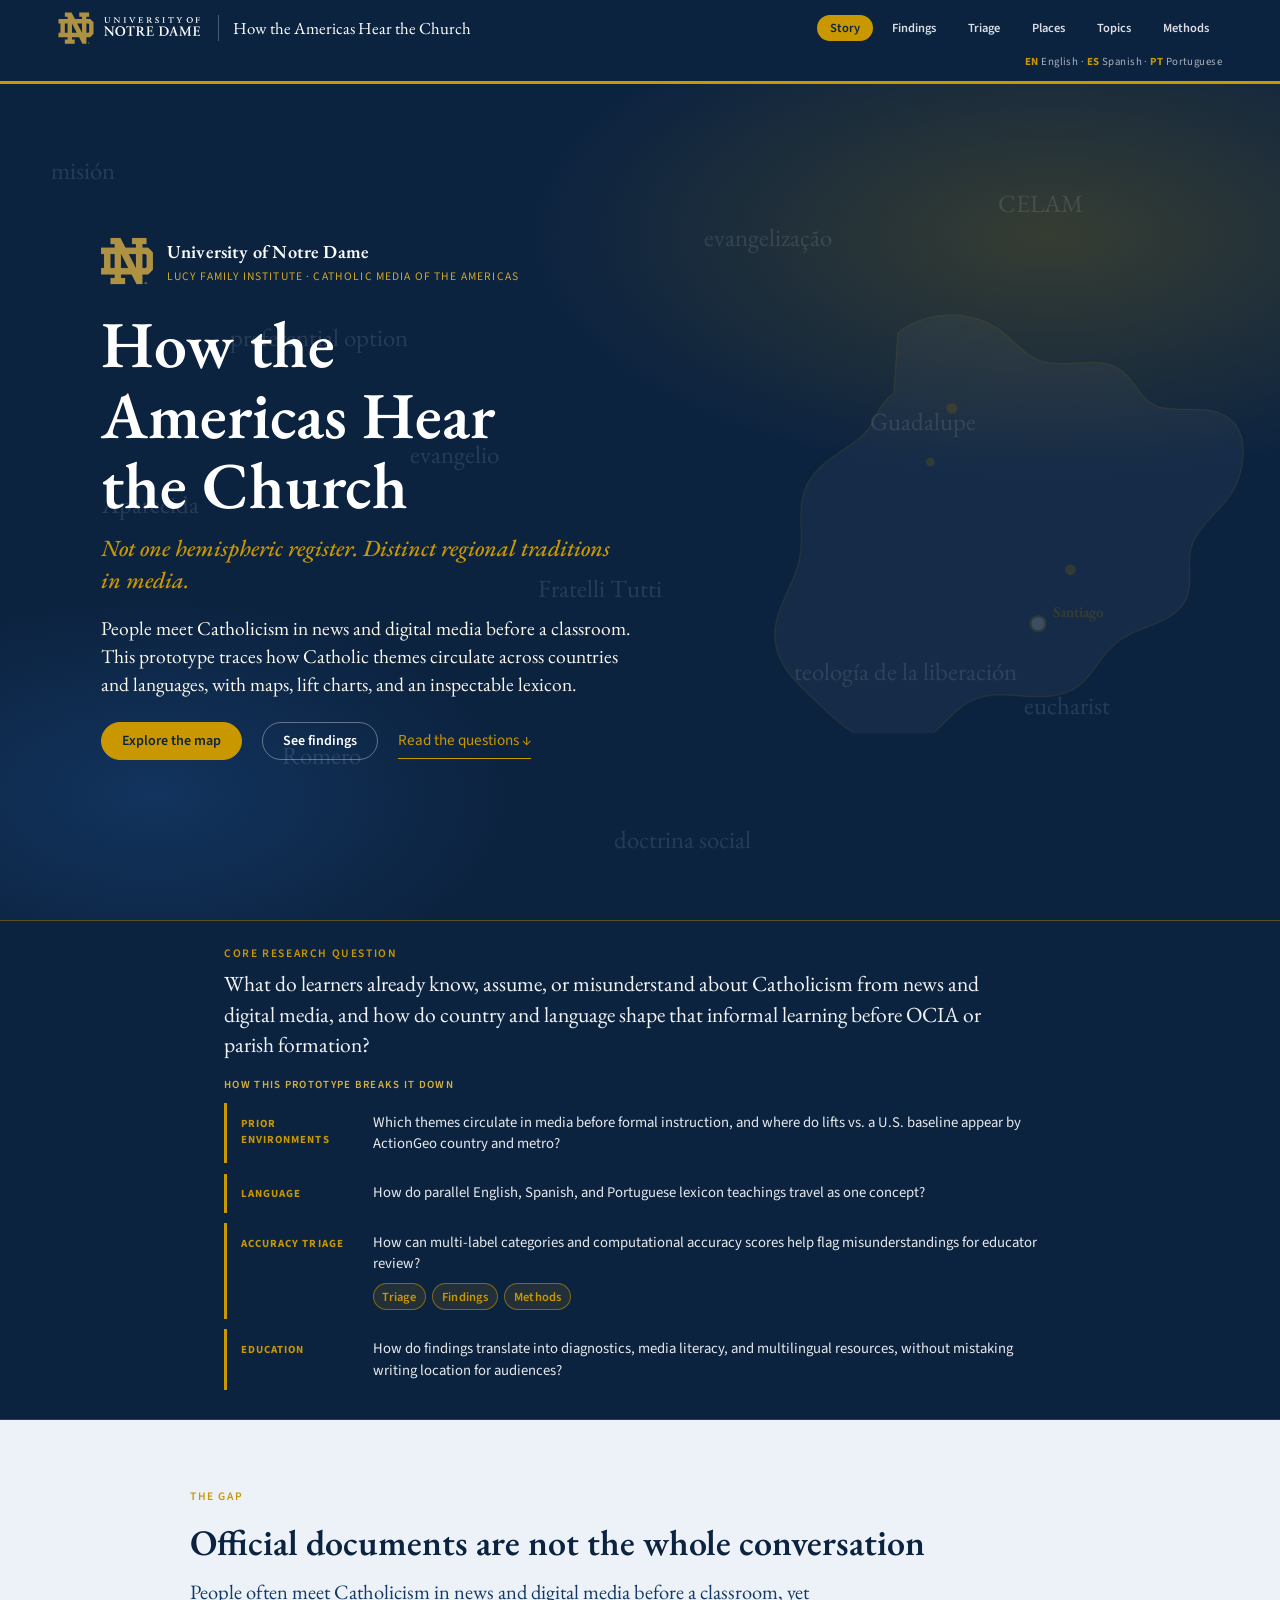
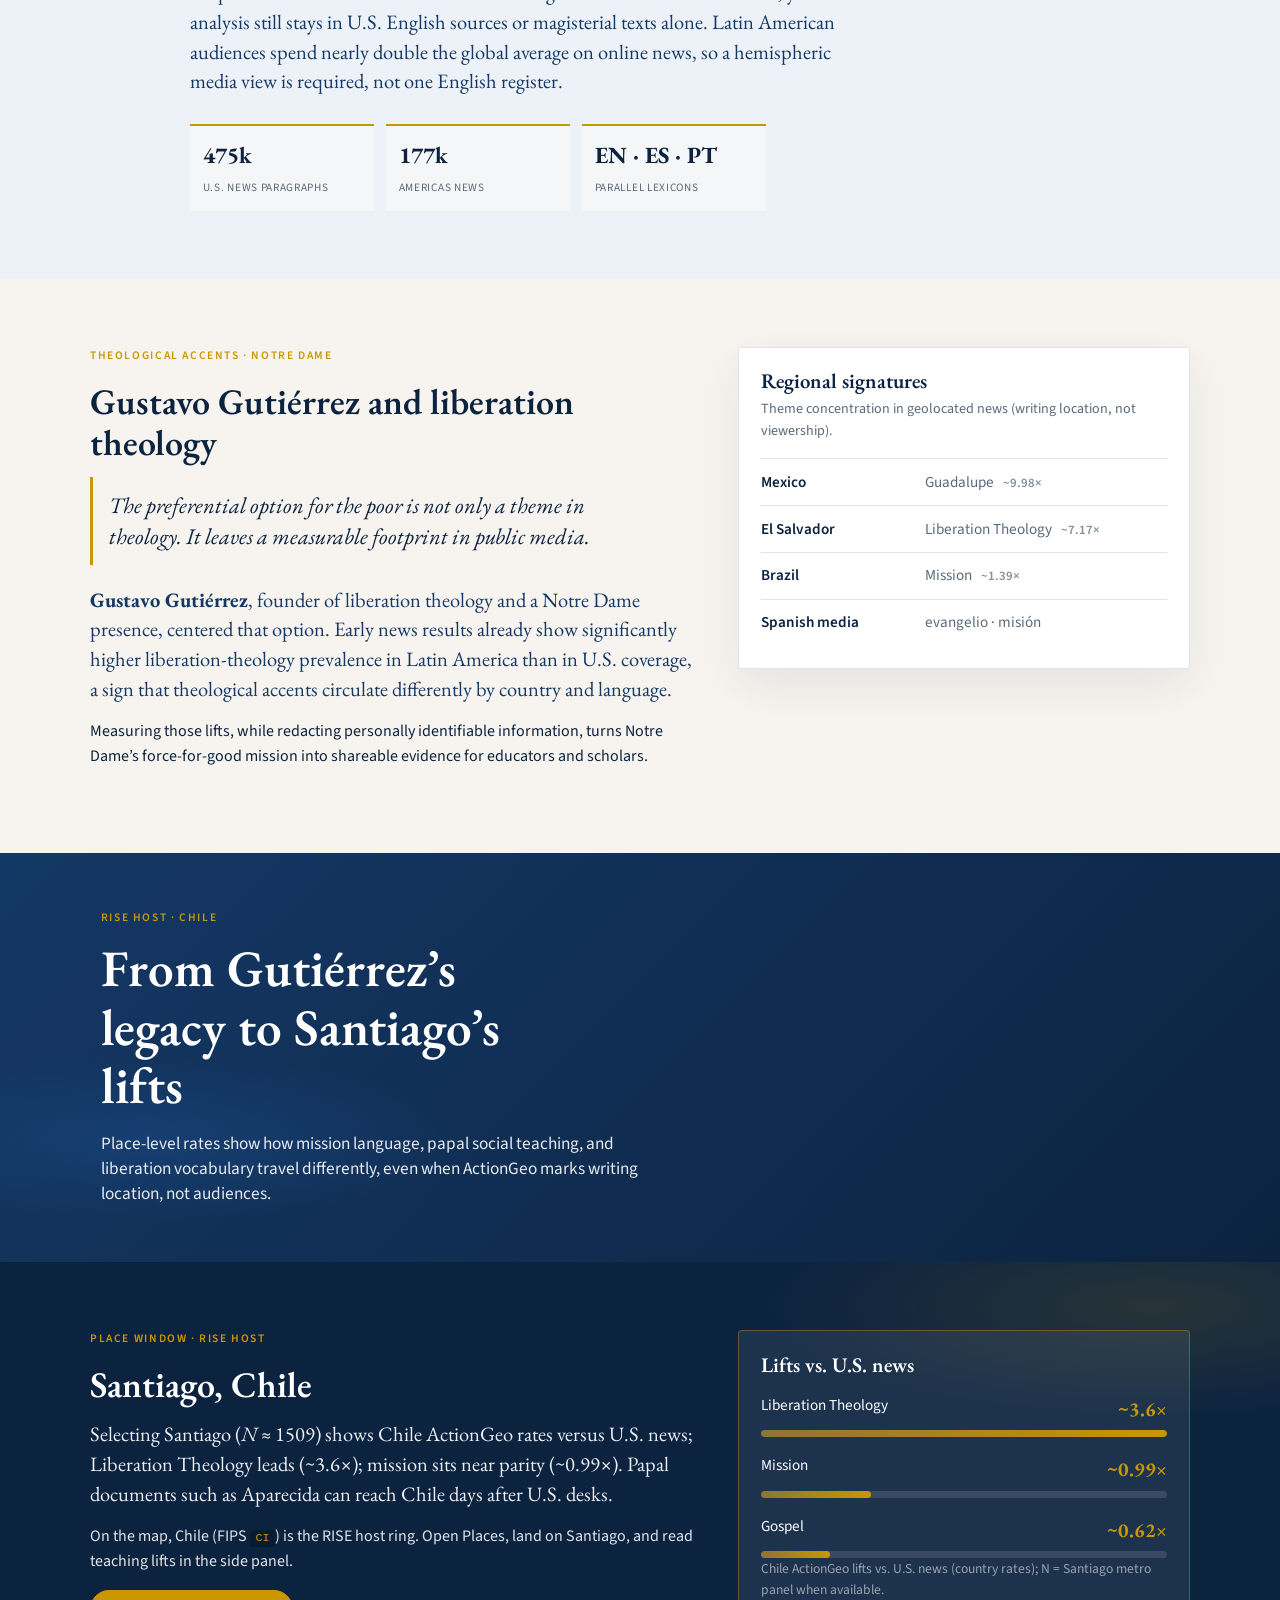
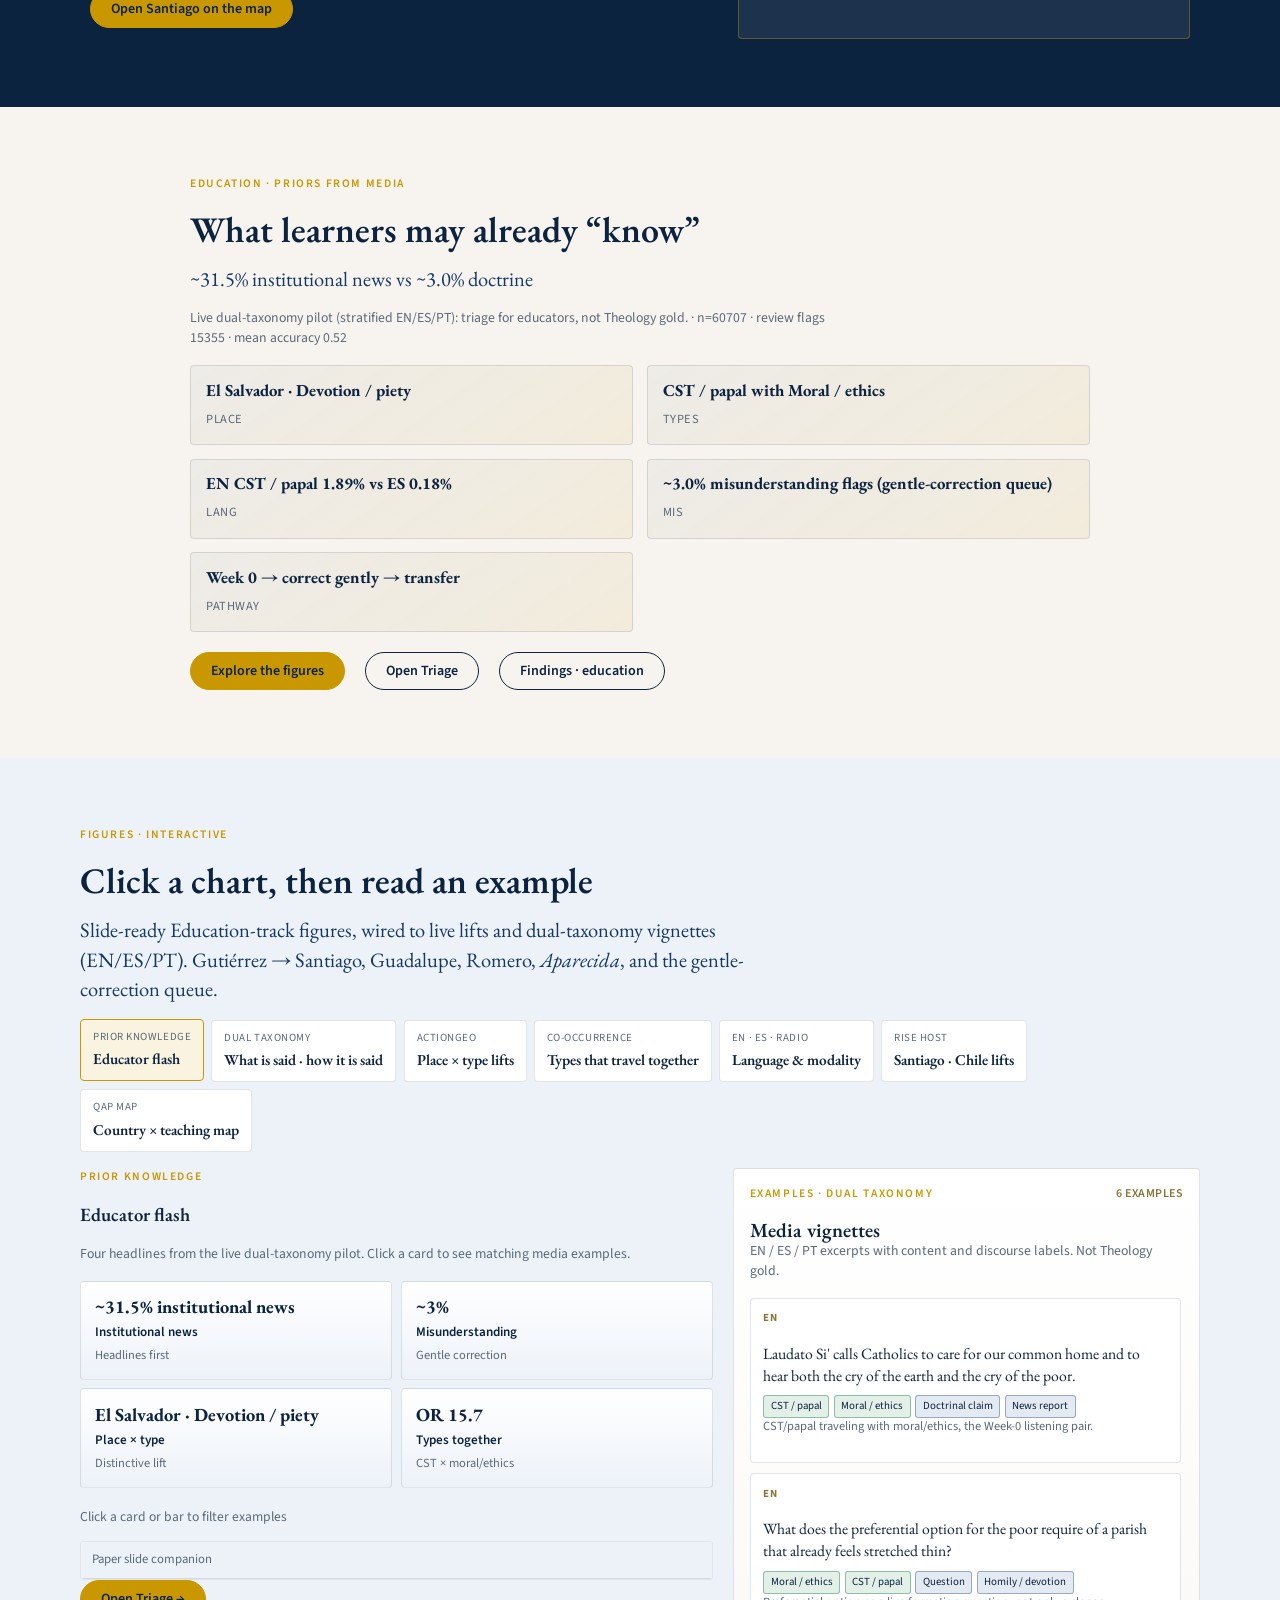
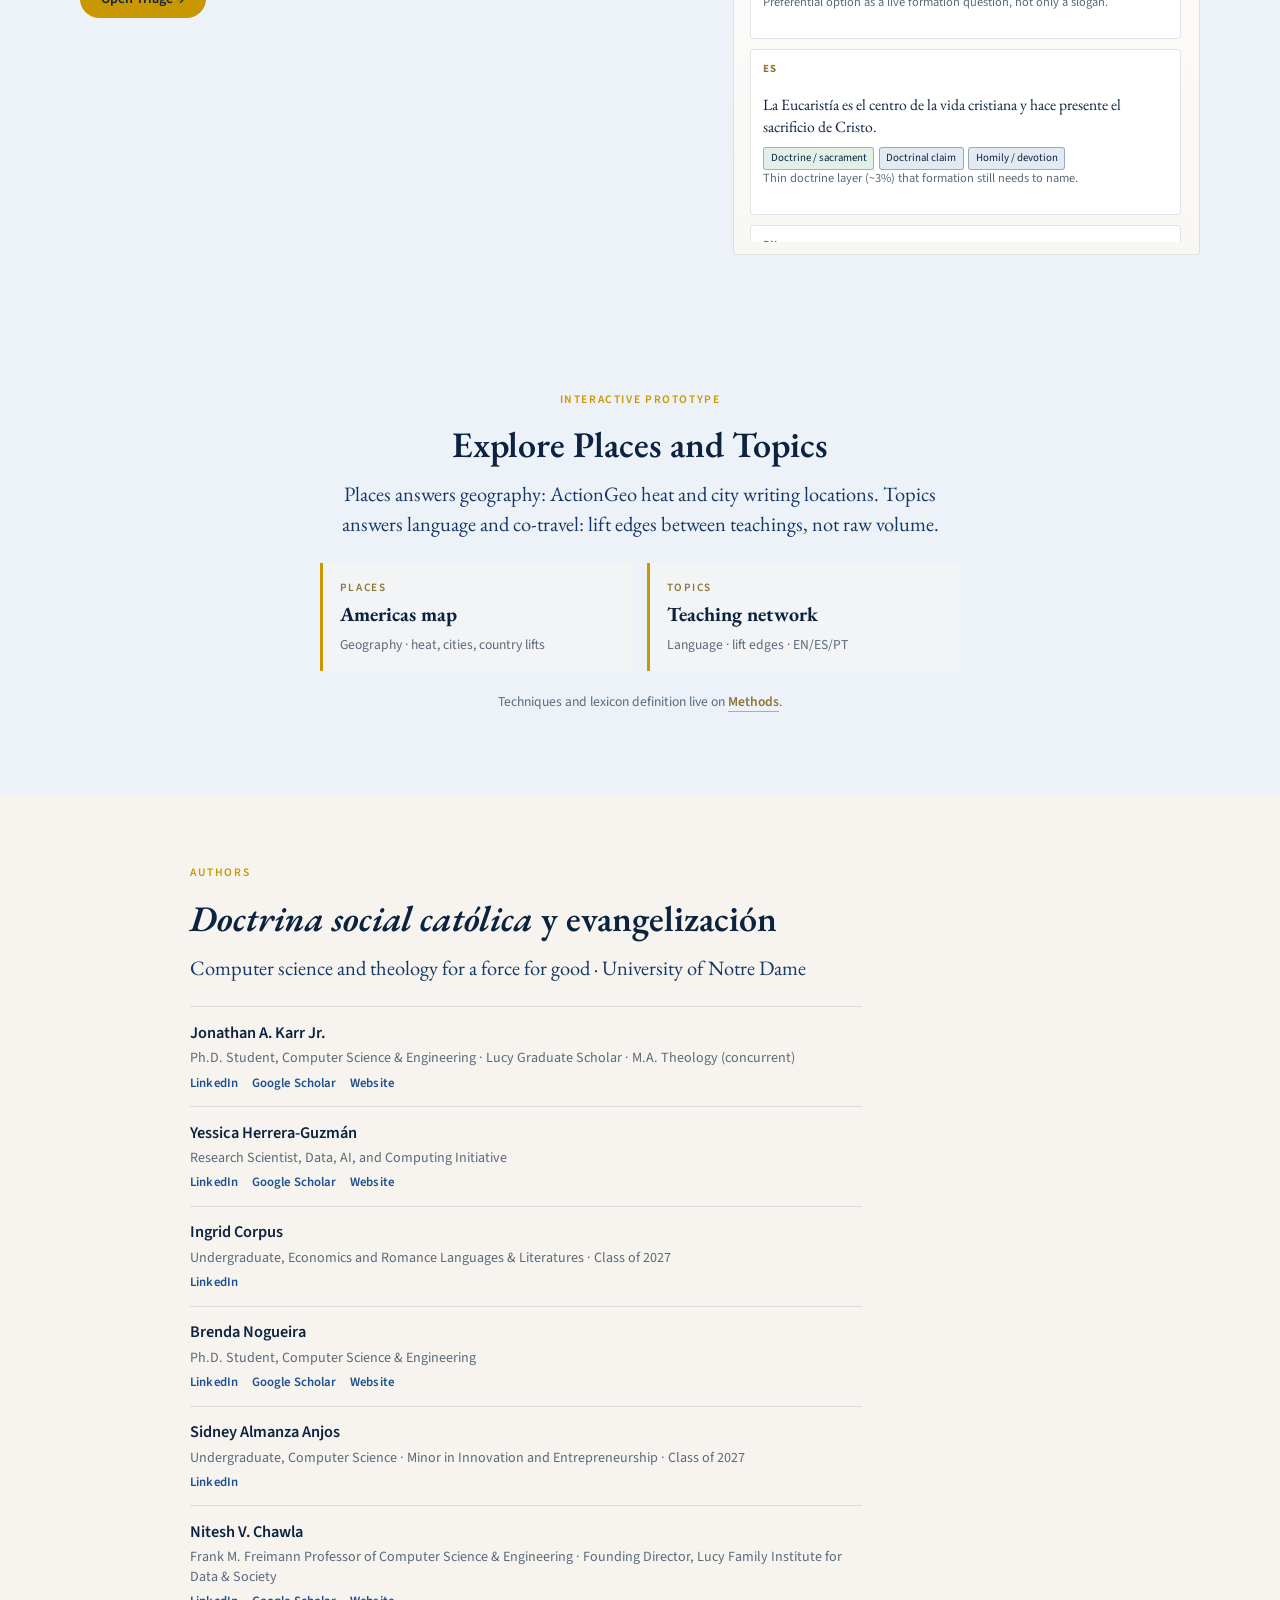
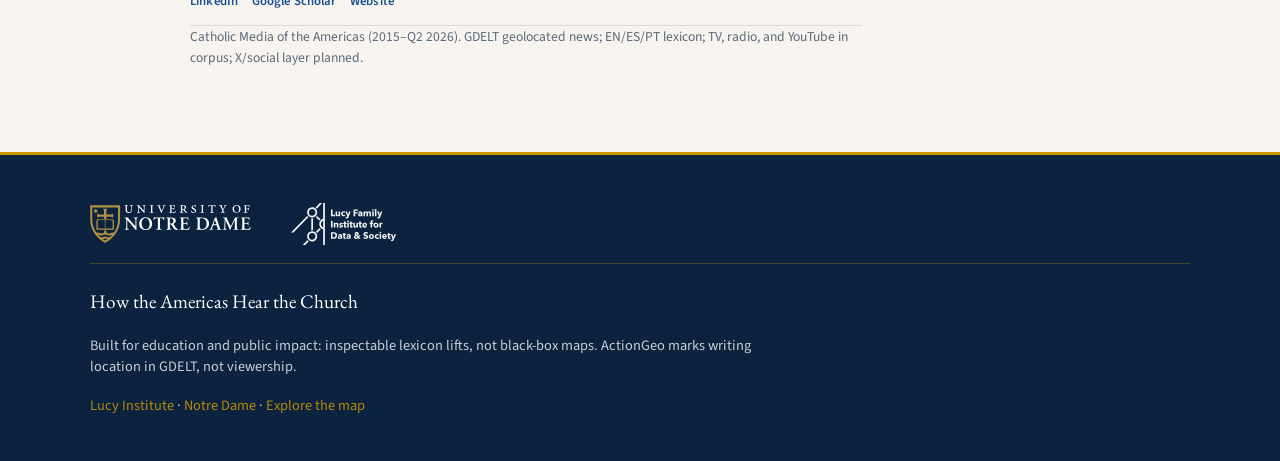
==== commit 275eb1bd: "website and figure improvements" ====
--- a/viz/pages/index.html
+++ b/viz/pages/index.html
@@ -3,7 +3,7 @@
 <head>
   <meta charset="utf-8" />
   <meta name="viewport" content="width=device-width, initial-scale=1" />
-  <meta name="description" content="How Catholic themes circulate in media across the Americas — University of Notre Dame." />
+  <meta name="description" content="How Catholic themes circulate in media across the Americas: University of Notre Dame." />
   <title>Story · How the Americas Hear the Church · Notre Dame</title>
   <link rel="icon" type="image/svg+xml" href="../branding/nd-monogram.svg" />
   <link rel="preconnect" href="https://fonts.googleapis.com" />
@@ -17,7 +17,7 @@
 <body class="mode-story">
   <header class="nd-nav" role="banner">
     <div class="nd-nav__top">
-      <a class="nd-nav__brand" href="index.html" aria-label="University of Notre Dame — home">
+      <a class="nd-nav__brand" href="index.html" aria-label="University of Notre Dame: home">
         <img class="nd-nav__mark" src="../branding/nd-monogram.svg" alt="" width="36" height="36" />
         <img class="nd-nav__wordmark" src="../branding/wordmark.svg" alt="University of Notre Dame" />
         <span class="nd-nav__site">How the Americas Hear the Church</span>
@@ -64,11 +64,11 @@
             </div>
           </div>
           <h1 class="hook__title">How the Americas Hear the Church</h1>
-          <p class="hook__subtitle">Not one hemispheric register — distinct regional traditions in media.</p>
+          <p class="hook__subtitle">Not one hemispheric register. Distinct regional traditions in media.</p>
           <p class="hook__pitch">
             People meet Catholicism in news and digital media before a classroom.
             This prototype traces how Catholic themes circulate across countries and
-            languages — with maps, lift charts, and an inspectable lexicon.
+            languages, with maps, lift charts, and an inspectable lexicon.
           </p>
           <div class="hook__ctas">
             <a class="cta" id="cta-explore" href="explore.html#/places">Explore the map</a>
@@ -84,32 +84,42 @@
         <p class="story-band__kicker">Core research question</p>
         <p class="story-band__line">
           What do learners already know, assume, or misunderstand about Catholicism from news and
-          digital media — and how do country and language shape that informal learning before OCIA
+          digital media, and how do country and language shape that informal learning before OCIA
           or parish formation?
         </p>
         <p class="story-band__sub">How this prototype breaks it down</p>
         <ol class="rq-list">
           <li>
             <span class="rq-list__tag">Prior environments</span>
-            Which themes circulate in media before formal instruction, and where do lifts vs. a U.S.
-            baseline appear by ActionGeo country and metro?
+            <span class="rq-list__body">
+              Which themes circulate in media before formal instruction, and where do lifts vs. a U.S.
+              baseline appear by ActionGeo country and metro?
+            </span>
           </li>
           <li>
             <span class="rq-list__tag">Language</span>
-            How do parallel English, Spanish, and Portuguese lexicon teachings travel as one concept?
+            <span class="rq-list__body">
+              How do parallel English, Spanish, and Portuguese lexicon teachings travel as one concept?
+            </span>
           </li>
           <li>
             <span class="rq-list__tag">Accuracy triage</span>
-            How can multi-label categories and computational accuracy scores help flag
-            misunderstandings for educator review?
-            (<a href="triage.html">Triage lab</a> ·
-            <a href="findings.html#f-education">findings</a> ·
-            <a href="methods.html#triage">methods</a>)
+            <span class="rq-list__body">
+              How can multi-label categories and computational accuracy scores help flag
+              misunderstandings for educator review?
+              <span class="rq-list__links">
+                <a href="triage.html">Triage</a>
+                <a href="findings.html#f-education">Findings</a>
+                <a href="methods.html#triage">Methods</a>
+              </span>
+            </span>
           </li>
           <li>
             <span class="rq-list__tag">Education</span>
-            How do findings translate into diagnostics, media literacy, and multilingual resources —
-            without mistaking writing location for audiences?
+            <span class="rq-list__body">
+              How do findings translate into diagnostics, media literacy, and multilingual resources,
+              without mistaking writing location for audiences?
+            </span>
           </li>
         </ol>
       </div>
@@ -120,14 +130,14 @@
         <p class="kicker">The gap</p>
         <h2>Official documents are not the whole conversation</h2>
         <p class="lead">
-          People often meet Catholicism in news and digital media before a classroom — yet analysis
+          People often meet Catholicism in news and digital media before a classroom, yet analysis
           still stays in U.S. English sources or magisterial texts alone. Latin American audiences
           spend nearly double the global average on online news, so a hemispheric media view is
-          required — not one English register.
-        </p>
-        <div class="scale-strip" aria-label="Corpus scale">
-          <div><strong>446k</strong><span>U.S. news paragraphs</span></div>
-          <div><strong>128k</strong><span>Americas news</span></div>
+          required, not one English register.
+        </p>
+        <div class="scale-strip" id="story-corpus" aria-label="Corpus scale">
+          <div><strong>…</strong><span>U.S. news paragraphs</span></div>
+          <div><strong>…</strong><span>Americas news</span></div>
           <div><strong>EN · ES · PT</strong><span>parallel lexicons</span></div>
         </div>
       </div>
@@ -139,28 +149,25 @@
           <p class="kicker">Theological accents · Notre Dame</p>
           <h2>Gustavo Gutiérrez and liberation theology</h2>
           <blockquote class="pull-quote">
-            The preferential option for the poor is not only a theme in theology —
-            it leaves a measurable footprint in public media.
+            The preferential option for the poor is not only a theme in theology.
+            It leaves a measurable footprint in public media.
           </blockquote>
           <p class="lead">
             <strong>Gustavo Gutiérrez</strong>, founder of liberation theology and a Notre Dame presence,
             centered that option. Early news results already show significantly higher
-            liberation-theology prevalence in Latin America than in U.S. coverage — evidence that
+            liberation-theology prevalence in Latin America than in U.S. coverage, a sign that
             theological accents circulate differently by country and language.
           </p>
           <p>
-            Measuring those lifts — while redacting personally identifiable information — turns
+            Measuring those lifts, while redacting personally identifiable information, turns
             Notre Dame’s force-for-good mission into shareable evidence for educators and scholars.
           </p>
         </div>
         <div class="lift-card reveal">
           <h3>Regional signatures</h3>
-          <p class="lift-card__note">Theme concentration in geolocated news — writing location, not viewership.</p>
-          <div class="sig-list">
-            <div class="sig"><span class="sig__place">Brazil</span><span class="sig__theme">Aparecida · CELAM</span></div>
-            <div class="sig"><span class="sig__place">Central America</span><span class="sig__theme">Óscar Romero</span></div>
-            <div class="sig"><span class="sig__place">Mexico</span><span class="sig__theme">Guadalupe · migration</span></div>
-            <div class="sig"><span class="sig__place">Spanish media</span><span class="sig__theme">evangelio · misión</span></div>
+          <p class="lift-card__note">Theme concentration in geolocated news (writing location, not viewership).</p>
+          <div class="sig-list" id="story-signatures">
+            <div class="sig"><span class="sig__place">…</span><span class="sig__theme">loading lifts…</span></div>
           </div>
         </div>
       </div>
@@ -172,7 +179,7 @@
         <h2 class="phase-divider__title">From Gutiérrez’s legacy to Santiago’s lifts</h2>
         <p class="phase-divider__blurb">
           Place-level rates show how mission language, papal social teaching, and liberation
-          vocabulary travel differently — even when ActionGeo marks writing location, not audiences.
+          vocabulary travel differently, even when ActionGeo marks writing location, not audiences.
         </p>
       </div>
     </section>
@@ -182,10 +189,9 @@
         <div class="reveal">
           <p class="kicker">Place window · RISE host</p>
           <h2>Santiago, Chile</h2>
-          <p class="lead">
-            Selecting Santiago (<em>N</em> ≈ 1,000 paragraphs) elevates mission language,
-            <em>Fratelli Tutti</em>, and liberation theology versus U.S. news rates — country
-            shaping encounter, in one city panel educators can open in class.
+          <p class="lead" id="story-santiago-lead">
+            Chile’s Santiago metro panel shows how country rates lift (or sit near parity) versus
+            U.S. news: ActionGeo writing location, one city educators can open in class.
             Papal documents such as <em>Aparecida</em> can reach Chile days after U.S. desks.
           </p>
           <p>
@@ -196,22 +202,38 @@
             <a class="cta" id="cta-santiago" href="explore.html#/santiago">Open Santiago on the map</a>
           </div>
         </div>
-        <div class="lift-card reveal" id="santiago-meters">
+        <div class="lift-card reveal" id="story-santiago">
           <h3>Lifts vs. U.S. news</h3>
-          <div class="meter" style="--v:1">
-            <div class="meter__top"><span>misión</span><b>~5.4×</b></div>
-            <div class="meter__track"><i style="--w:100%"></i></div>
-          </div>
-          <div class="meter" style="--v:2">
-            <div class="meter__top"><span>Fratelli Tutti</span><b>~3.5×</b></div>
-            <div class="meter__track"><i style="--w:65%"></i></div>
-          </div>
-          <div class="meter" style="--v:3">
-            <div class="meter__top"><span>liberation theology</span><b>~1.7×</b></div>
-            <div class="meter__track"><i style="--w:32%"></i></div>
-          </div>
-          <p class="story-note">Prototype rates from geolocated news; social-media layer forthcoming.</p>
-        </div>
+          <p class="story-note">Loading Chile lifts from the live matrix…</p>
+        </div>
+      </div>
+    </section>
+
+    <section class="chapter chapter--paper" id="story-education">
+      <div class="chapter__inner reveal">
+        <p class="kicker">Education · priors from media</p>
+        <h2>What learners may already “know”</h2>
+        <p class="lead" id="story-education-headline">Loading dual-taxonomy triage…</p>
+        <p class="f-note" id="story-education-note"></p>
+        <div class="triage-hooks" id="story-education-beats" aria-label="Educator story beats"></div>
+        <div class="hook__ctas" style="margin-top:1.25rem">
+          <a class="cta" href="#story-figures">Explore the figures</a>
+          <a class="cta cta--ghost" href="triage.html">Open Triage</a>
+          <a class="cta cta--ghost" href="findings.html#f-education">Findings · education</a>
+        </div>
+      </div>
+    </section>
+
+    <section class="chapter chapter--sky chapter--figures" id="story-figures">
+      <div class="chapter__inner reveal">
+        <p class="kicker">Figures · interactive</p>
+        <h2>Click a chart, then read an example</h2>
+        <p class="lead">
+          Slide-ready Education-track figures, wired to live lifts and dual-taxonomy
+          vignettes (EN/ES/PT). Gutiérrez → Santiago, Guadalupe, Romero, <em>Aparecida</em>,
+          and the gentle-correction queue.
+        </p>
+        <div data-figures id="story-figures-board" aria-label="Interactive paper figures"></div>
       </div>
     </section>
 
@@ -237,7 +259,7 @@
         </div>
         <p class="story-note" style="margin-top:1.25rem">
           Techniques and lexicon definition live on
-          <a class="nd-footer__link" id="story-to-methods" href="methods.html" style="color:var(--nd-dark-gold)">Methods</a>.
+          <a class="chapter-link" id="story-to-methods" href="methods.html">Methods</a>.
         </p>
       </div>
     </section>
@@ -325,7 +347,7 @@
         <p class="nd-footer__title">How the Americas Hear the Church</p>
         <p class="nd-footer__meta">
           Built for education and public impact: inspectable lexicon lifts, not black-box maps.
-          ActionGeo marks writing location in GDELT — not viewership.
+          ActionGeo marks writing location in GDELT, not viewership.
         </p>
         <p class="nd-footer__meta">
           <a href="https://lucyinstitute.nd.edu/" target="_blank" rel="noreferrer">Lucy Institute</a>
@@ -356,6 +378,11 @@
       nodes.forEach((n) => io.observe(n));
     })();
   </script>
+  <script src="../data/findings-data.js" defer></script>
+  <script src="../data/triage-data.js" defer></script>
+  <script src="../data/figures-data.js" defer></script>
+  <script src="../js/story.js" defer></script>
+  <script src="../js/figures.js" defer></script>
   <script src="../js/site.js" defer></script>
 </body>
 </html>
--- a/viz/css/site.css
+++ b/viz/css/site.css
@@ -1,4 +1,4 @@
-/* Notre Dame theme — aligned with us_peh_website tokens; no login gate */
+/* Notre Dame theme: aligned with us_peh_website tokens; no login gate */
 :root {
   --nd-blue: #0c2340;
   --nd-gold: #c99700;
@@ -58,7 +58,7 @@
   color: var(--nd-blue);
 }
 
-/* —— ND header —— */
+/* -- ND header -- */
 .nd-nav {
   position: sticky; z-index: 1200; top: 0;
   background: var(--nd-blue);
@@ -153,7 +153,7 @@
 .nav-langs b { color: var(--nd-gold); }
 .nav-qap { color: rgba(255,255,255,.55); font-size: 0.68rem; max-width: 280px; text-align: right; overflow: hidden; text-overflow: ellipsis; white-space: nowrap; }
 
-/* —— Pages (one HTML each; mode-* is body class for chrome) —— */
+/* -- Pages (one HTML each; mode-* is body class for chrome) -- */
 #storyboard, #findings, #methods { display: block; }
 body.mode-explore #site-footer { display: none; }
 
@@ -354,15 +354,25 @@
   background: transparent; color: #fff; border-color: rgba(255,255,255,.35);
 }
 .cta--ghost:hover { border-color: var(--nd-gold); color: var(--nd-gold); }
-.page-hero .cta { margin: 0; }
-.page-hero--paper .cta--ghost {
+/* Light surfaces: ghost CTAs need navy ink, not hero white */
+.chapter--sky .cta--ghost,
+.chapter--paper .cta--ghost,
+.page-hero .cta--ghost,
+.figboard .cta--ghost,
+.f-card .cta--ghost {
   color: var(--nd-blue);
   border-color: var(--nd-blue);
-}
-.page-hero--paper .cta--ghost:hover {
+  background: transparent;
+}
+.chapter--sky .cta--ghost:hover,
+.chapter--paper .cta--ghost:hover,
+.page-hero .cta--ghost:hover,
+.figboard .cta--ghost:hover,
+.f-card .cta--ghost:hover {
   color: var(--nd-dark-gold);
   border-color: var(--nd-gold);
 }
+.page-hero .cta { margin: 0; }
 .cta-scroll {
   color: var(--nd-gold);
   text-decoration: none;
@@ -429,6 +439,37 @@
   text-transform: uppercase;
   color: var(--nd-gold);
 }
+.rq-list__body { display: block; }
+.rq-list__links {
+  display: flex;
+  flex-wrap: wrap;
+  gap: 0.4rem;
+  margin-top: 0.55rem;
+}
+.rq-list__links a,
+.story-band a {
+  color: var(--nd-gold);
+  text-decoration: none;
+  border-bottom: 1px solid color-mix(in srgb, var(--nd-gold) 55%, transparent);
+  font-weight: 600;
+}
+.rq-list__links a {
+  display: inline-flex;
+  align-items: center;
+  padding: 0.22rem 0.55rem;
+  border: 1px solid color-mix(in srgb, var(--nd-gold) 55%, transparent);
+  border-radius: 999px;
+  border-bottom-style: solid;
+  font-size: 0.78rem;
+  letter-spacing: 0.02em;
+  background: color-mix(in srgb, var(--nd-gold) 12%, transparent);
+}
+.rq-list__links a:hover,
+.story-band a:hover {
+  color: #fff;
+  border-color: #fff;
+  background: color-mix(in srgb, var(--nd-gold) 22%, transparent);
+}
 @media (max-width: 640px) {
   .rq-list li { grid-template-columns: 1fr; gap: 0.2rem; }
 }
@@ -459,6 +500,49 @@
 .chapter--navy h2, .chapter--navy h3 { color: #fff; }
 .chapter--navy p { color: rgba(255,255,255,.88); }
 .chapter--navy .kicker { color: var(--nd-gold); }
+.chapter--navy a:not(.cta):not(.act) {
+  color: var(--nd-gold);
+  text-decoration: none;
+  border-bottom: 1px solid color-mix(in srgb, var(--nd-gold) 50%, transparent);
+}
+.chapter--navy a:not(.cta):not(.act):hover {
+  color: #fff;
+  border-bottom-color: #fff;
+}
+.chapter--navy code {
+  color: var(--nd-gold);
+  background: color-mix(in srgb, #000 22%, transparent);
+  padding: 0.08rem 0.35rem;
+  border-radius: 3px;
+  font-size: 0.9em;
+}
+.chapter-link {
+  color: var(--nd-dark-gold);
+  font-weight: 600;
+  text-decoration: none;
+  border-bottom: 1px solid color-mix(in srgb, var(--nd-dark-gold) 55%, transparent);
+}
+.chapter-link:hover {
+  color: var(--nd-blue);
+  border-bottom-color: var(--nd-blue);
+}
+.chapter--sky a:not(.cta):not(.act):not(.figboard-tab):not(.figboard-card):not(.figboard-bar):not(.figboard-filter__clear),
+.chapter--paper a:not(.cta):not(.act):not(.triage-hook--link):not(.author-links a) {
+  color: var(--nd-dark-gold);
+  font-weight: 600;
+}
+.chapter--sky a:not(.cta):not(.act):hover,
+.chapter--paper a:not(.cta):not(.act):hover {
+  color: var(--nd-blue);
+}
+.f-card a:not(.cta):not(.f-cta):not(.triage-hook--link) {
+  color: var(--nd-dark-gold);
+  font-weight: 600;
+}
+.page-hero a:not(.cta) {
+  color: var(--nd-dark-gold);
+  font-weight: 600;
+}
 .chapter h2 { font-size: clamp(1.7rem, 3.2vw, 2.25rem); margin: 0 0 0.85rem; }
 .chapter p.lead {
   font-family: var(--font-serif);
@@ -543,6 +627,14 @@
 }
 .sig__place { font-weight: 600; color: var(--nd-blue); }
 .sig__theme { color: var(--muted); }
+.chapter--navy .sig {
+  border-top-color: color-mix(in srgb, #fff 14%, transparent);
+}
+.chapter--navy .sig__place { color: #fff; }
+.chapter--navy .sig__theme { color: rgba(255, 255, 255, 0.72); }
+.chapter--navy .sig__lift { color: var(--nd-gold); opacity: 1; }
+.chapter--navy .lift-card h3 { color: #fff; }
+.phase-divider .kicker { color: var(--nd-gold); }
 @media (max-width: 480px) {
   .sig { grid-template-columns: 1fr; gap: 2px; }
 }
@@ -719,7 +811,7 @@
   width: auto;
   max-width: min(12rem, 100%);
   object-fit: contain;
-  /* Lucy SVG is navy (#08334F) — invert to white on ND blue */
+  /* Lucy SVG is navy (#08334F): invert to white on ND blue */
   filter: brightness(0) invert(1);
   opacity: 0.95;
 }
@@ -752,7 +844,7 @@
   text-decoration: underline;
 }
 
-/* —— Explorer chrome (night atlas) —— */
+/* -- Explorer chrome (night atlas) -- */
 #map, #graph {
   position: absolute;
   inset: 0;
@@ -1030,7 +1122,7 @@
   display: grid; place-items: center; padding: 24px; text-align: center;
 }
 
-/* —— Findings & Methods pages —— */
+/* -- Findings & Methods pages -- */
 .page-hero {
   padding: 3.25rem 1.5rem 2.5rem;
   background:
@@ -1116,6 +1208,17 @@
   line-height: 1.45;
 }
 .f-cta { margin-top: 1.1rem; }
+.f-card .cta--ghost,
+button.cta--ghost {
+  color: var(--nd-blue);
+  border-color: var(--nd-blue);
+  background: transparent;
+}
+.f-card .cta--ghost:hover,
+button.cta--ghost:hover {
+  color: var(--nd-dark-gold);
+  border-color: var(--nd-gold);
+}
 .f-bar { margin: 0.65rem 0; }
 .f-bar__meta {
   display: flex;
@@ -1380,7 +1483,7 @@
   .nd-nav__wordmark { display: none; }
 }
 
-/* —— Triage lab —— */
+/* -- Triage -- */
 body.mode-triage {
   background:
     radial-gradient(1200px 500px at 10% -10%, rgba(201, 151, 0, 0.12), transparent 55%),
@@ -1395,6 +1498,21 @@
 }
 @media (max-width: 720px) {
   .triage-hooks { grid-template-columns: 1fr; }
+}
+.sig__lift {
+  margin-left: 0.35rem;
+  font-size: 0.85em;
+  opacity: 0.75;
+  font-weight: 600;
+}
+a.triage-hook--link {
+  text-decoration: none;
+  color: inherit;
+  transition: border-color 0.15s ease, background 0.15s ease;
+}
+a.triage-hook--link:hover {
+  border-color: color-mix(in srgb, var(--nd-gold) 55%, transparent);
+  background: color-mix(in srgb, var(--nd-gold) 10%, transparent);
 }
 .triage-hook {
   background: linear-gradient(145deg, rgba(12, 35, 64, 0.04), rgba(201, 151, 0, 0.08));
@@ -1462,13 +1580,29 @@
 .triage-network-wrap svg { display: block; width: 100%; height: 440px; }
 .triage-badge {
   display: inline-block;
-  font-size: 0.72rem;
+  font-size: 0.7rem;
   font-weight: 700;
   letter-spacing: 0.02em;
-  padding: 0.12rem 0.38rem;
+  padding: 0.12rem 0.4rem;
   border-radius: 3px;
   margin-right: 0.35rem;
   vertical-align: 0.05em;
+  white-space: nowrap;
+}
+.triage-badge--strong {
+  background: rgba(10, 132, 61, 0.16);
+  color: #086b32;
+  border: 1px solid rgba(10, 132, 61, 0.32);
+}
+.triage-badge--clear {
+  background: rgba(28, 79, 143, 0.12);
+  color: #1c4f8f;
+  border: 1px solid rgba(28, 79, 143, 0.28);
+}
+.triage-badge--modest {
+  background: rgba(201, 151, 0, 0.16);
+  color: #8a6800;
+  border: 1px solid rgba(201, 151, 0, 0.35);
 }
 .triage-badge--sig {
   background: rgba(10, 132, 61, 0.14);
@@ -1482,3 +1616,362 @@
 }
 .triage-stats-line { margin-top: 0.85rem; }
 .triage-net-card .f-note { margin-bottom: 0.35rem; }
+.triage-howto { margin-bottom: 0; }
+.triage-steps {
+  margin: 0.65rem 0 0.85rem;
+  padding-left: 1.25rem;
+  color: var(--ink);
+  line-height: 1.5;
+}
+.triage-steps li { margin: 0.35rem 0; }
+.triage-steps strong { color: var(--nd-blue); }
+.triage-key {
+  display: flex;
+  flex-wrap: wrap;
+  align-items: center;
+  gap: 0.45rem 0.55rem;
+  margin: 0;
+  padding-top: 0.65rem;
+  border-top: 1px solid var(--line);
+}
+.triage-legend {
+  display: flex;
+  flex-wrap: wrap;
+  gap: 0.75rem 1.1rem;
+  margin: 0.55rem 0 0.15rem;
+  font-size: 0.8rem;
+  color: var(--muted);
+}
+.triage-legend span {
+  display: inline-flex;
+  align-items: center;
+  gap: 0.35rem;
+}
+.triage-swatch {
+  display: inline-block;
+  width: 0.7rem;
+  height: 0.7rem;
+  border-radius: 50%;
+  border: 1px solid rgba(12, 35, 64, 0.15);
+}
+.triage-swatch--place { background: #c99700; }
+.triage-swatch--content { background: #0a843d; }
+.triage-swatch--discourse { background: #1c4f8f; }
+.triage-readout {
+  margin: 0.75rem 0 0;
+  padding: 0.75rem 0.9rem;
+  background: rgba(12, 35, 64, 0.04);
+  border-left: 3px solid var(--nd-gold);
+  font-size: 0.95rem;
+  line-height: 1.45;
+  color: var(--nd-blue);
+  min-height: 2.6rem;
+}
+.triage-readout strong { color: var(--nd-blue); }
+.triage-network-wrap svg { height: auto; min-height: 420px; }
+@media (max-width: 720px) {
+  .triage-net-head { flex-direction: column; align-items: stretch; }
+  .triage-mode { flex-wrap: wrap; }
+  .triage-mode select { width: 100%; max-width: 100%; }
+}
+
+/* ── Interactive paper figures ───────────────────────────────────── */
+.figboard {
+  margin-top: 0.5rem;
+}
+.figboard-tabs {
+  display: flex;
+  flex-wrap: wrap;
+  gap: 0.45rem;
+  margin-bottom: 1rem;
+}
+.figboard-tab {
+  border: 1px solid var(--line);
+  background: #fff;
+  padding: 0.55rem 0.75rem;
+  border-radius: 4px;
+  cursor: pointer;
+  text-align: left;
+  min-width: 7.5rem;
+  transition: border-color 0.18s ease, transform 0.18s ease, background 0.18s ease;
+}
+.figboard-tab span {
+  display: block;
+  font-size: 0.68rem;
+  letter-spacing: 0.05em;
+  text-transform: uppercase;
+  color: var(--muted);
+  margin-bottom: 0.15rem;
+}
+.figboard-tab strong {
+  display: block;
+  font-family: var(--font-serif);
+  font-size: 0.95rem;
+  color: var(--nd-blue);
+  font-weight: 600;
+}
+.figboard-tab:hover { border-color: var(--nd-gold); }
+.figboard-tab.is-active {
+  border-color: var(--nd-gold);
+  background: color-mix(in srgb, var(--nd-gold) 12%, #fff);
+  transform: translateY(-1px);
+}
+.figboard-body {
+  display: grid;
+  grid-template-columns: minmax(0, 1.15fr) minmax(0, 0.85fr);
+  gap: 1.25rem;
+  align-items: start;
+}
+@media (max-width: 900px) {
+  .figboard-body { grid-template-columns: 1fr; }
+}
+.figboard-chart { margin: 0.75rem 0 1rem; }
+.figboard-cards {
+  display: grid;
+  grid-template-columns: repeat(2, minmax(0, 1fr));
+  gap: 0.55rem;
+}
+@media (max-width: 560px) {
+  .figboard-cards { grid-template-columns: 1fr; }
+}
+.figboard-card {
+  border: 1px solid var(--line);
+  background: linear-gradient(180deg, #fff, var(--nd-sky));
+  border-radius: 4px;
+  padding: 0.85rem 0.9rem;
+  text-align: left;
+  cursor: pointer;
+  transition: border-color 0.18s ease, box-shadow 0.18s ease;
+}
+.figboard-card b {
+  display: block;
+  font-family: var(--font-serif);
+  font-size: 1.15rem;
+  color: var(--nd-blue);
+  line-height: 1.25;
+  margin-bottom: 0.25rem;
+}
+.figboard-card span {
+  display: block;
+  font-size: 0.82rem;
+  font-weight: 600;
+  color: var(--nd-blue);
+}
+.figboard-card small {
+  display: block;
+  margin-top: 0.2rem;
+  color: var(--muted);
+  font-size: 0.78rem;
+}
+.figboard-card:hover,
+.figboard-card.is-active {
+  border-color: var(--nd-gold);
+  box-shadow: 0 0 0 1px color-mix(in srgb, var(--nd-gold) 35%, transparent);
+}
+.figboard-bars { display: grid; gap: 0.4rem; }
+.figboard-bar {
+  display: grid;
+  grid-template-columns: minmax(5.5rem, 34%) 1fr auto;
+  gap: 0.45rem;
+  align-items: center;
+  width: 100%;
+  border: 1px solid transparent;
+  background: transparent;
+  padding: 0.28rem 0.35rem;
+  border-radius: 3px;
+  cursor: pointer;
+  text-align: left;
+}
+.figboard-bar:hover,
+.figboard-bar.is-active {
+  border-color: color-mix(in srgb, var(--nd-gold) 55%, var(--line));
+  background: color-mix(in srgb, var(--nd-gold) 8%, #fff);
+}
+.figboard-bar__name {
+  font-size: 0.82rem;
+  color: var(--nd-blue);
+  line-height: 1.25;
+}
+.figboard-bar__track {
+  display: block;
+  height: 0.55rem;
+  background: var(--nd-sky-mid);
+  border-radius: 99px;
+  overflow: hidden;
+}
+.figboard-bar__track i {
+  display: block;
+  height: 100%;
+  background: linear-gradient(90deg, var(--nd-bright-blue), var(--nd-gold));
+  border-radius: 99px;
+  transition: width 0.35s ease;
+}
+.figboard-bar__val {
+  font-size: 0.78rem;
+  font-weight: 600;
+  color: var(--muted);
+  white-space: nowrap;
+}
+.figboard-img {
+  margin-top: 0.5rem;
+  border: 1px solid var(--line);
+  border-radius: 4px;
+  overflow: hidden;
+  background: #fff;
+}
+.figboard-img img {
+  display: block;
+  width: 100%;
+  height: auto;
+}
+.figboard-img__cap {
+  margin: 0;
+  padding: 0.45rem 0.65rem;
+  font-size: 0.75rem;
+  color: var(--muted);
+  border-top: 1px solid var(--line);
+  background: var(--nd-sky);
+}
+.figboard-cta { margin: 0.85rem 0 0; }
+.figboard-cta .cta {
+  /* Primary gold pill stays readable on sky/paper figure boards */
+  color: var(--nd-blue);
+  background: var(--nd-gold);
+  border-color: var(--nd-gold);
+}
+.figboard-side {
+  border: 1px solid var(--line);
+  border-radius: 4px;
+  padding: 1rem 1rem 0.75rem;
+  background:
+    linear-gradient(180deg, #fff 0%, color-mix(in srgb, var(--nd-warm-white) 70%, #fff) 100%);
+}
+.figboard-side h3 {
+  margin: 0.15rem 0 0.35rem;
+  font-family: var(--font-serif);
+  font-size: 1.25rem;
+  color: var(--nd-blue);
+}
+.figboard-examples {
+  display: grid;
+  gap: 0.65rem;
+  margin-top: 0.75rem;
+  max-height: 34rem;
+  overflow: auto;
+  padding-right: 0.15rem;
+}
+.figboard-ex {
+  border: 1px solid var(--line);
+  border-radius: 4px;
+  padding: 0.7rem 0.8rem;
+  background: #fff;
+  cursor: pointer;
+  transition: border-color 0.18s ease, transform 0.18s ease;
+}
+.figboard-ex:hover,
+.figboard-ex.is-active {
+  border-color: var(--nd-gold);
+  transform: translateY(-1px);
+}
+.figboard-ex__lang {
+  margin: 0 0 0.35rem;
+  font-size: 0.68rem;
+  letter-spacing: 0.06em;
+  text-transform: uppercase;
+  color: var(--nd-dark-gold);
+  font-weight: 700;
+}
+.figboard-ex blockquote {
+  margin: 0;
+  font-family: var(--font-serif);
+  font-size: 0.98rem;
+  line-height: 1.4;
+  color: var(--nd-blue);
+}
+.figboard-ex__labels {
+  display: flex;
+  flex-wrap: wrap;
+  gap: 0.3rem;
+  margin-top: 0.55rem;
+}
+.figboard-chip {
+  font-size: 0.68rem;
+  padding: 0.12rem 0.4rem;
+  border-radius: 3px;
+  border: 1px solid var(--line);
+  background: var(--nd-sky);
+  color: var(--nd-blue);
+}
+.figboard-chip--c {
+  background: color-mix(in srgb, var(--nd-irish-green) 12%, #fff);
+  border-color: color-mix(in srgb, var(--nd-irish-green) 30%, var(--line));
+}
+.figboard-chip--d {
+  background: color-mix(in srgb, var(--nd-bright-blue) 12%, #fff);
+  border-color: color-mix(in srgb, var(--nd-bright-blue) 30%, var(--line));
+}
+.figboard-ex__why {
+  margin: 0.45rem 0 0;
+  font-size: 0.78rem;
+  color: var(--muted);
+  line-height: 1.35;
+}
+.chapter--figures .chapter__inner { max-width: 1120px; }
+.f-card .figboard-side { padding: 0.75rem; }
+.f-card .figboard-examples { max-height: 28rem; }
+
+.figboard-filter {
+  display: flex;
+  flex-wrap: wrap;
+  align-items: center;
+  gap: 0.55rem;
+  min-height: 1.6rem;
+  margin: 0.15rem 0 0.75rem;
+  font-size: 0.85rem;
+  color: var(--muted);
+}
+.figboard-filter__on strong { color: var(--nd-blue); }
+.figboard-filter__clear {
+  border: 1px solid var(--line);
+  background: #fff;
+  border-radius: 3px;
+  padding: 0.2rem 0.55rem;
+  font-size: 0.78rem;
+  cursor: pointer;
+  color: var(--nd-blue);
+}
+.figboard-filter__clear:hover {
+  border-color: var(--nd-gold);
+  color: var(--nd-dark-gold);
+}
+.figboard-slide {
+  border: 0;
+  margin: 0;
+}
+.figboard-slide summary {
+  cursor: pointer;
+  list-style: none;
+  padding: 0.5rem 0.7rem;
+  font-size: 0.8rem;
+  color: var(--muted);
+  border-bottom: 1px solid var(--line);
+  background: var(--nd-sky);
+}
+.figboard-slide summary::-webkit-details-marker { display: none; }
+.figboard-slide[open] summary { border-bottom: 1px solid var(--line); }
+.figboard-side__head {
+  display: flex;
+  align-items: flex-start;
+  justify-content: space-between;
+  gap: 0.75rem;
+}
+.figboard-side__head h3 { margin: 0.15rem 0 0; }
+.figboard-count {
+  margin: 0;
+  font-size: 0.75rem;
+  font-weight: 600;
+  letter-spacing: 0.04em;
+  text-transform: uppercase;
+  color: var(--nd-dark-gold);
+  white-space: nowrap;
+}
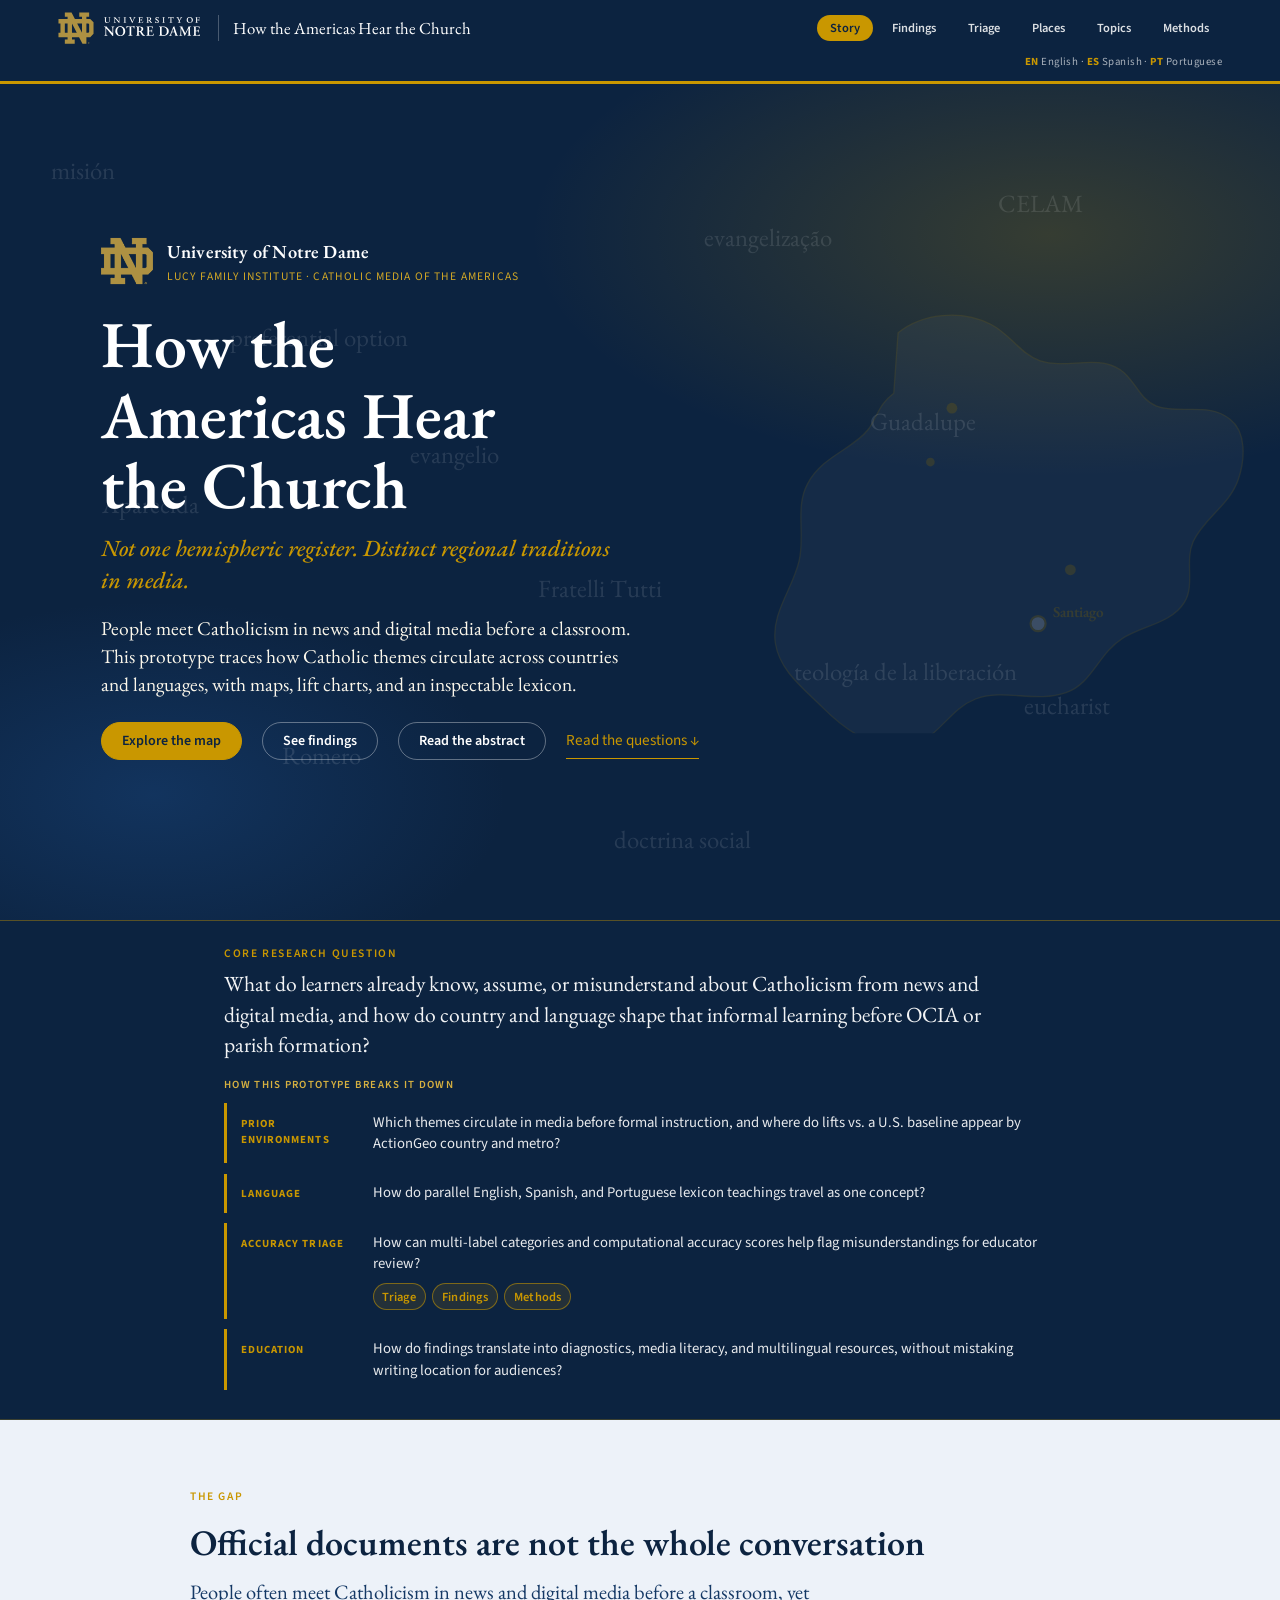
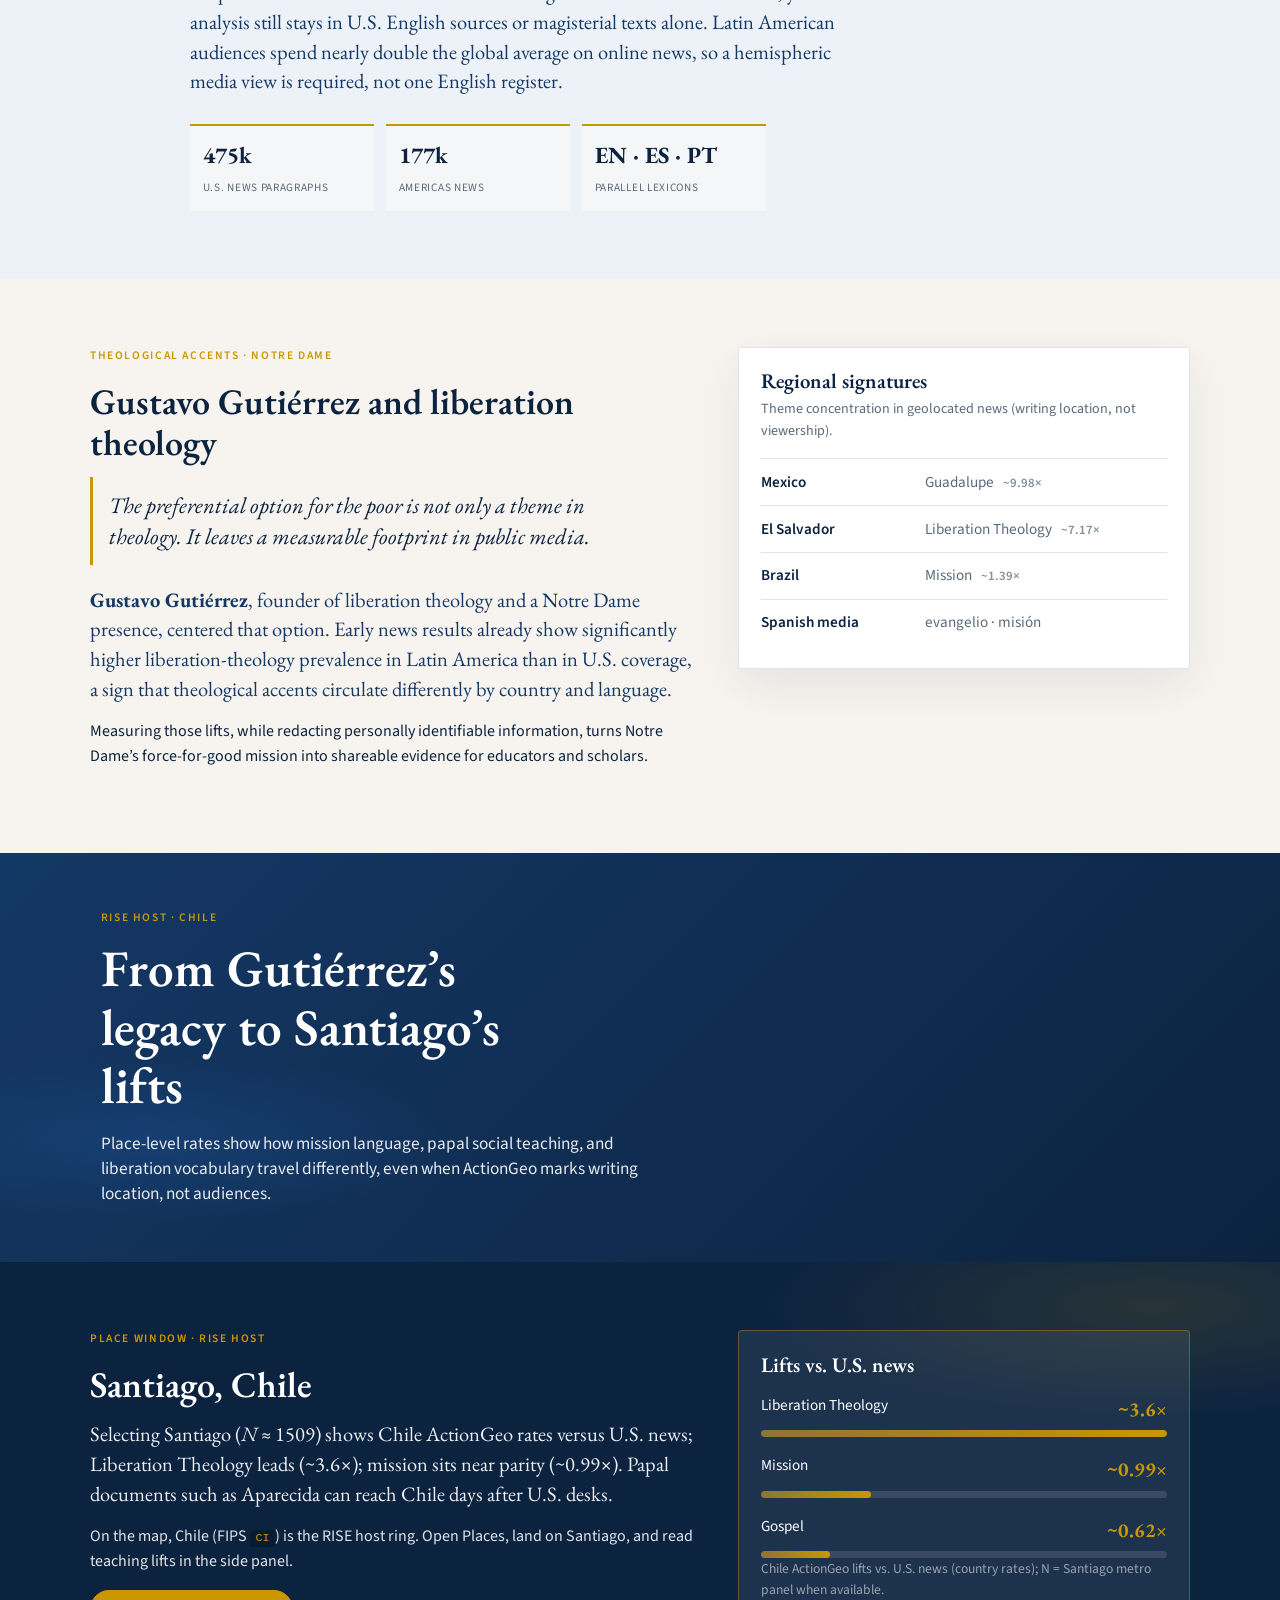
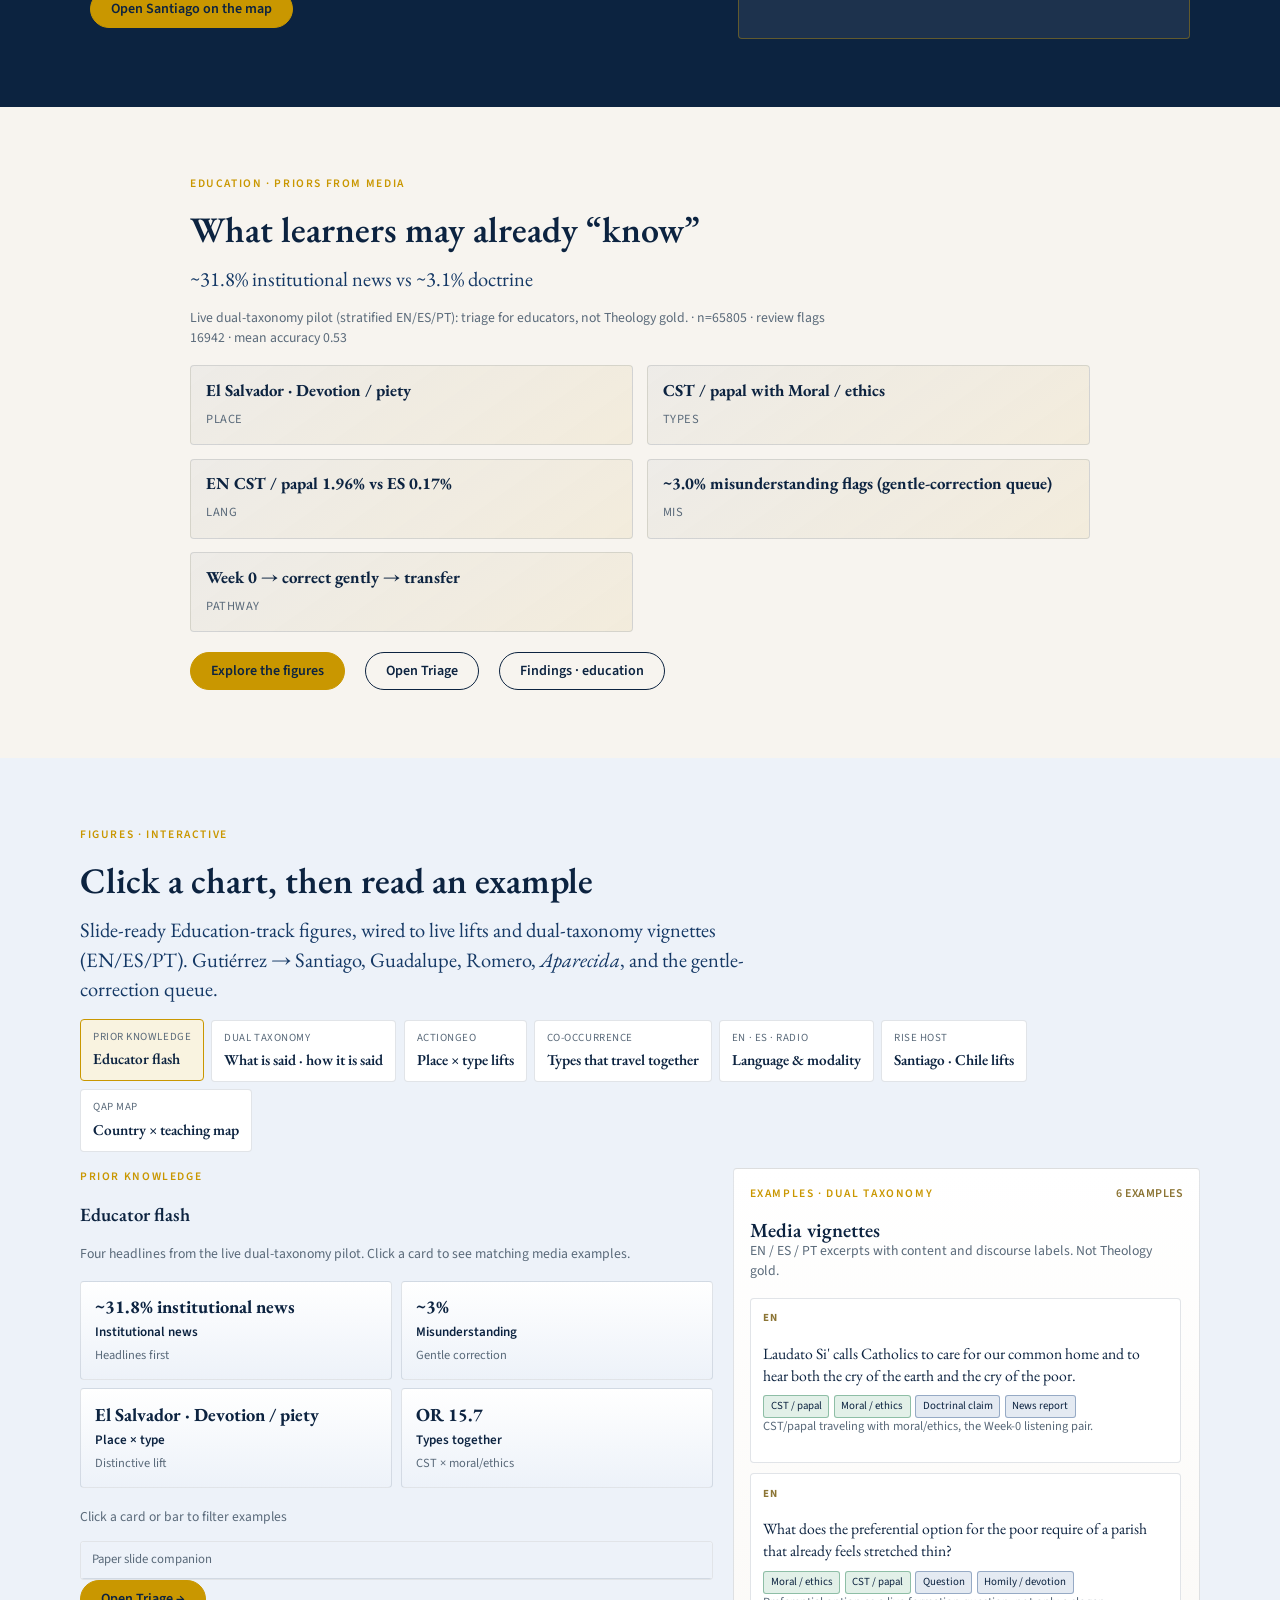
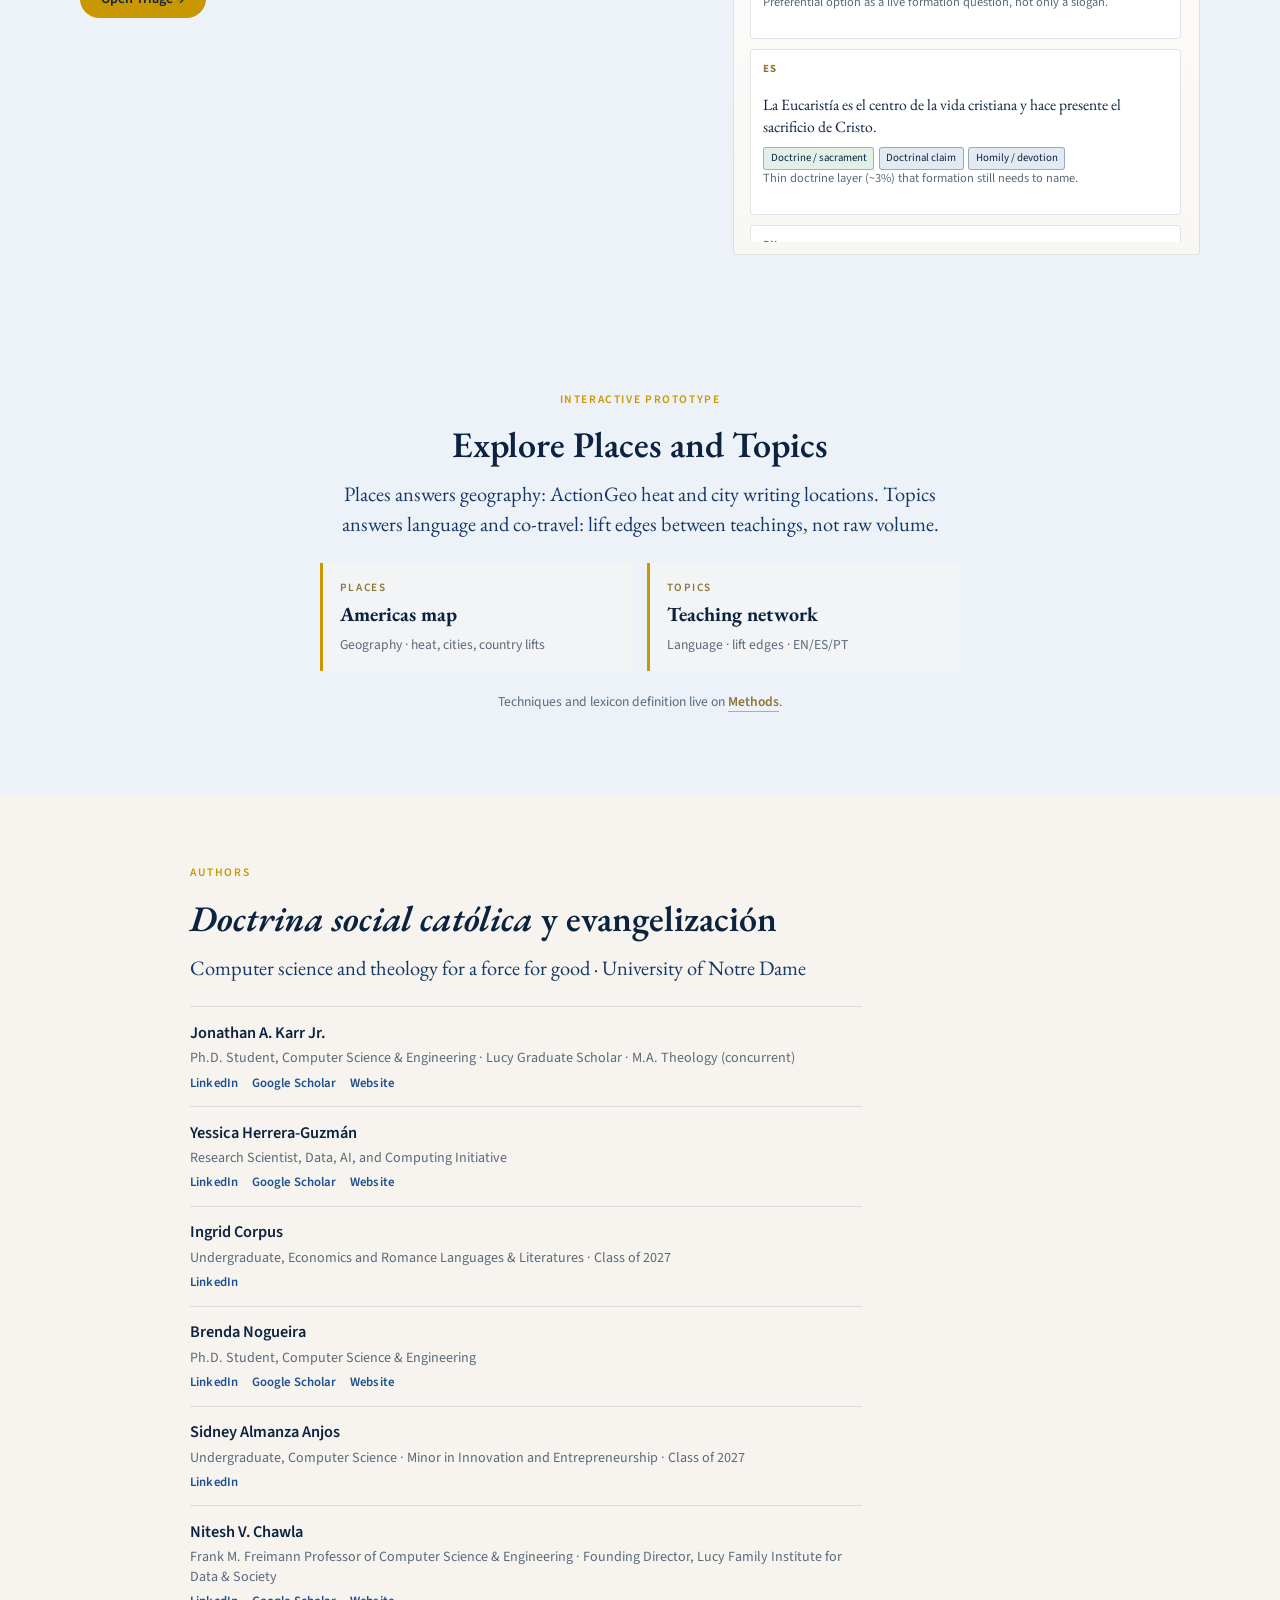
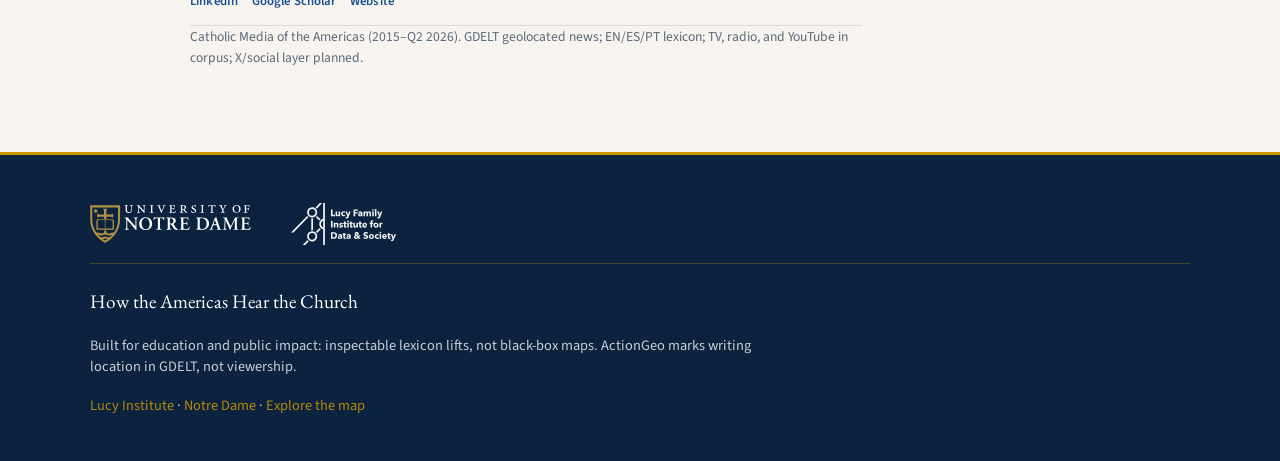
==== commit 8f894d1c: "include abstract" ====
--- a/viz/pages/index.html
+++ b/viz/pages/index.html
@@ -73,6 +73,7 @@
           <div class="hook__ctas">
             <a class="cta" id="cta-explore" href="explore.html#/places">Explore the map</a>
             <a class="cta cta--ghost" id="cta-findings" href="findings.html">See findings</a>
+            <a class="cta cta--ghost" id="cta-abstract" href="https://jonathankarr.com/documents/how_the_americas_hear_the_church_abstract.pdf" target="_blank" rel="noopener noreferrer">Read the abstract</a>
             <a class="cta-scroll" href="#research-questions">Read the questions ↓</a>
           </div>
         </div>
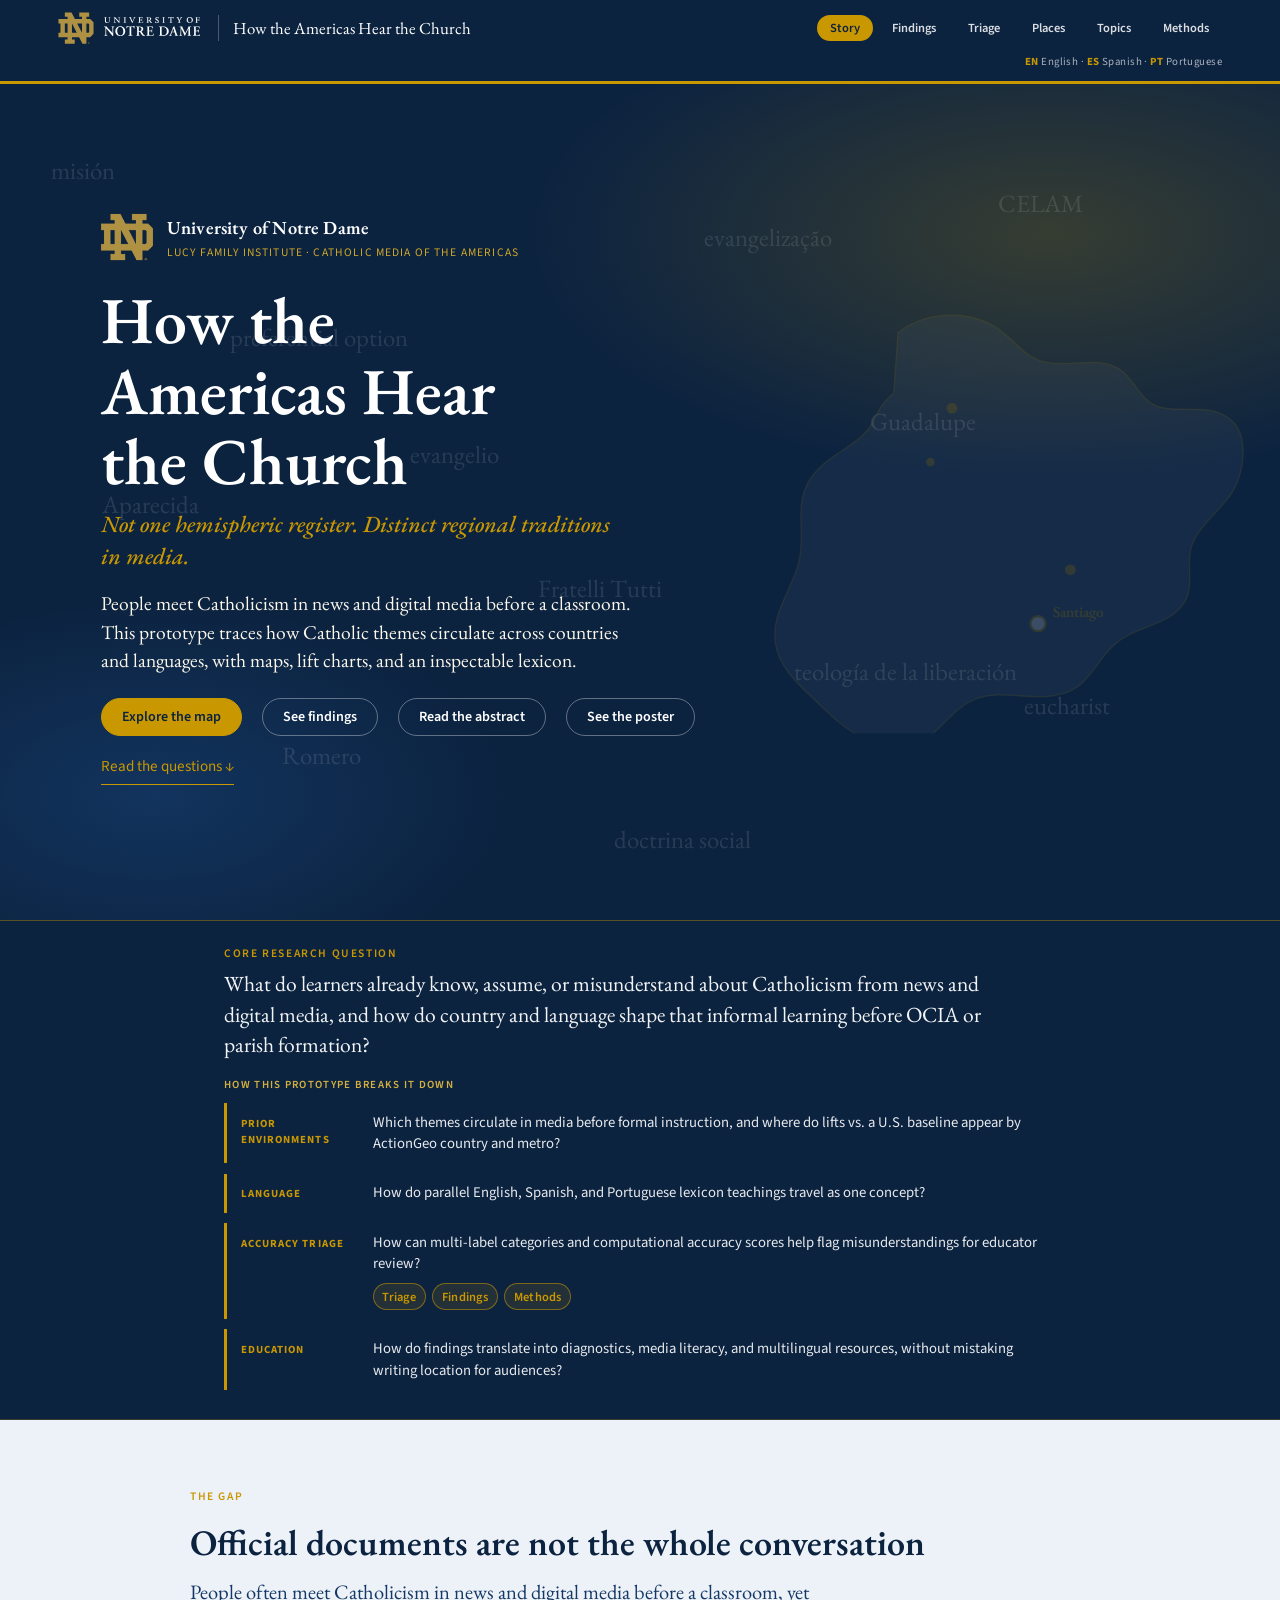
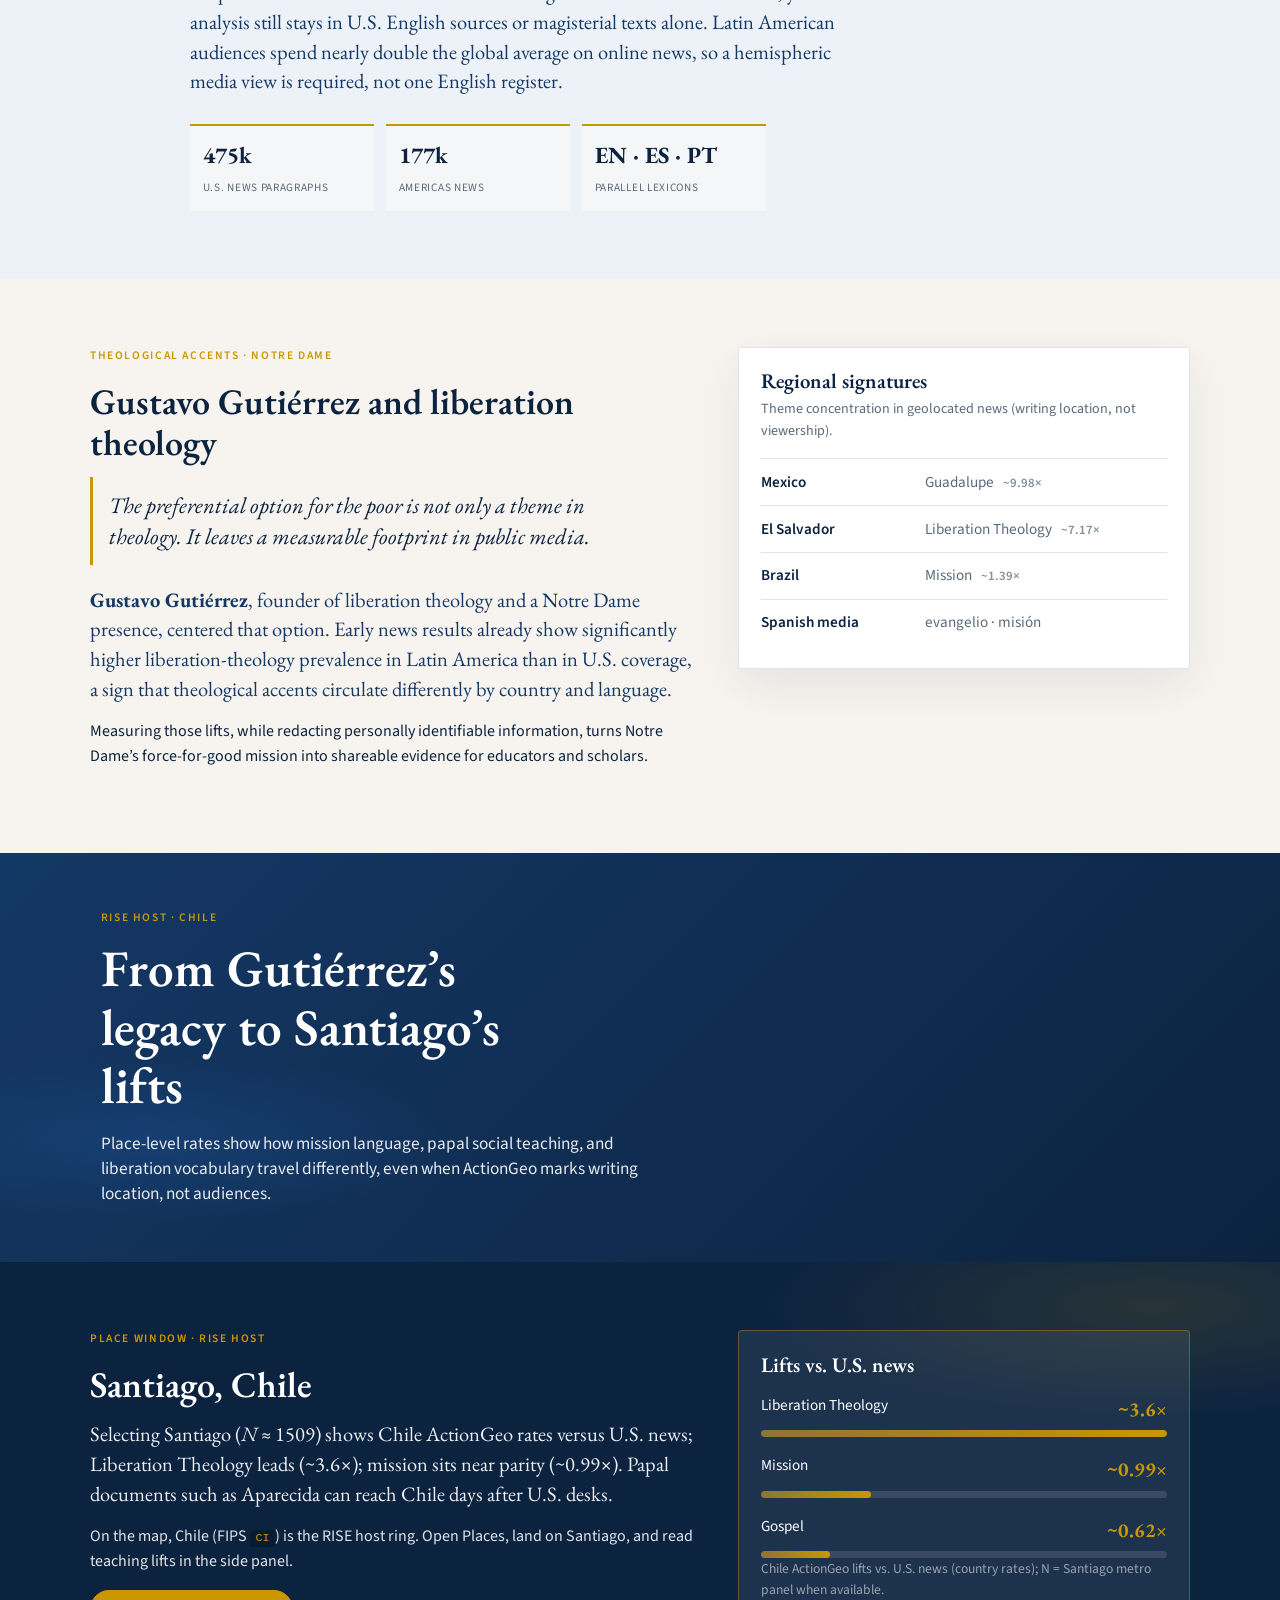
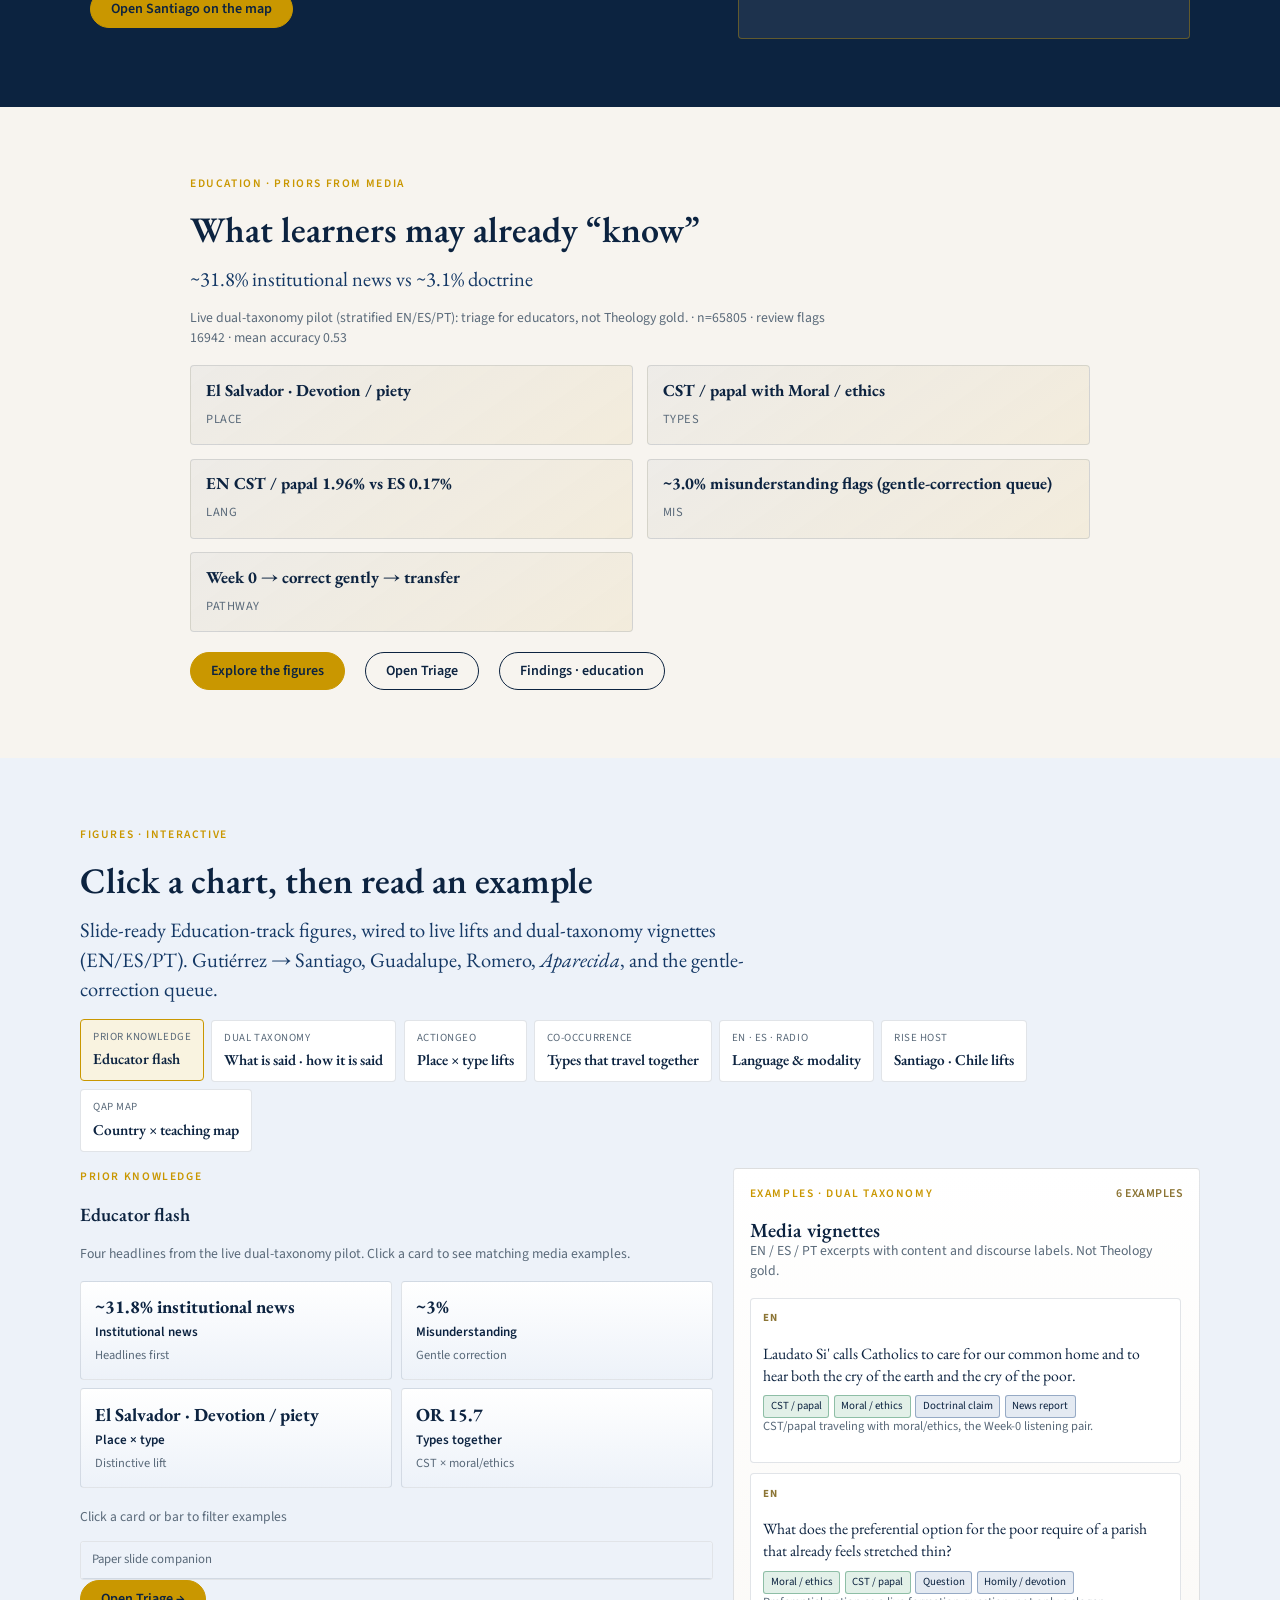
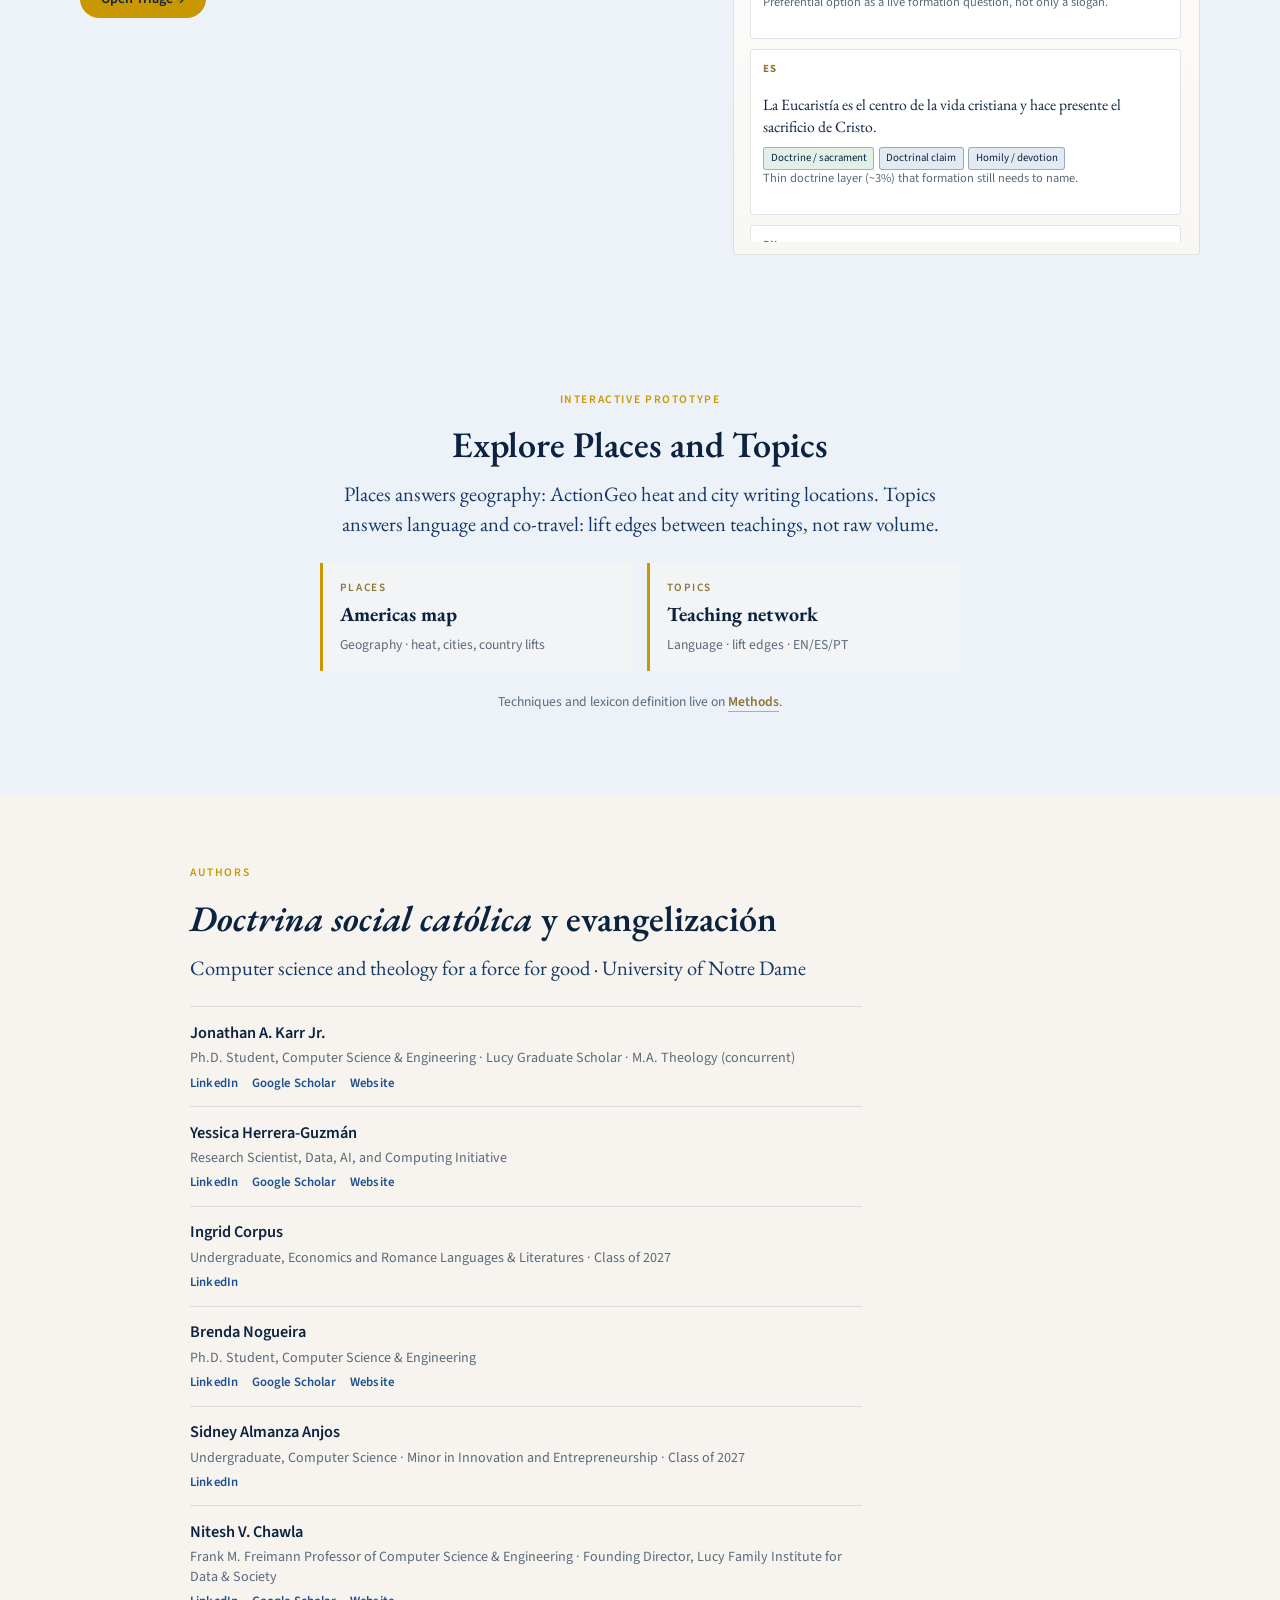
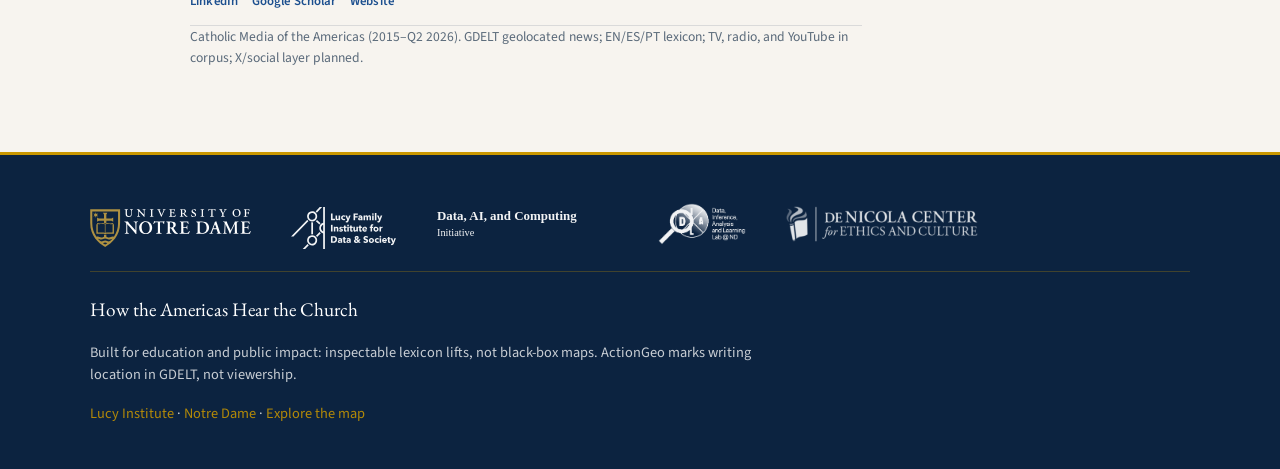
==== commit 068ec27a: "update logos" ====
--- a/viz/pages/index.html
+++ b/viz/pages/index.html
@@ -74,6 +74,7 @@
             <a class="cta" id="cta-explore" href="explore.html#/places">Explore the map</a>
             <a class="cta cta--ghost" id="cta-findings" href="findings.html">See findings</a>
             <a class="cta cta--ghost" id="cta-abstract" href="https://jonathankarr.com/documents/how_the_americas_hear_the_church_abstract.pdf" target="_blank" rel="noopener noreferrer">Read the abstract</a>
+            <a class="cta cta--ghost" id="cta-poster" href="https://docs.google.com/presentation/d/1OcvlUY28Ig3L1JT0lPvCVUaqyzal0mBl/edit?usp=sharing&amp;ouid=116310928031028965375&amp;rtpof=true&amp;sd=true" target="_blank" rel="noopener noreferrer">See the poster</a>
             <a class="cta-scroll" href="#research-questions">Read the questions ↓</a>
           </div>
         </div>
@@ -331,34 +332,7 @@
 
   </main>
 
-<footer class="nd-footer" id="site-footer">
-      <div class="nd-footer__inner">
-        <div class="nd-footer__brands">
-          <img
-            class="nd-footer__mark"
-            src="../branding/academic-mark.svg"
-            alt="University of Notre Dame"
-          />
-          <img
-            class="nd-footer__lucy"
-            src="../branding/partners/lucy-family-institute.svg"
-            alt="Lucy Family Institute for Data &amp; Society"
-          />
-        </div>
-        <p class="nd-footer__title">How the Americas Hear the Church</p>
-        <p class="nd-footer__meta">
-          Built for education and public impact: inspectable lexicon lifts, not black-box maps.
-          ActionGeo marks writing location in GDELT, not viewership.
-        </p>
-        <p class="nd-footer__meta">
-          <a href="https://lucyinstitute.nd.edu/" target="_blank" rel="noreferrer">Lucy Institute</a>
-          ·
-          <a href="https://www.nd.edu/" target="_blank" rel="noreferrer">Notre Dame</a>
-          ·
-          <a class="nd-footer__link" href="explore.html#/places">Explore the map</a>
-        </p>
-      </div>
-  </footer>
+<footer class="nd-footer" id="site-footer"></footer>
 
 <script>
     (function () {
--- a/viz/css/site.css
+++ b/viz/css/site.css
@@ -806,12 +806,13 @@
   object-fit: contain;
   object-position: left center;
 }
-.nd-footer__lucy {
+.nd-footer__lucy,
+.nd-footer__partner {
   height: 2.6rem;
   width: auto;
   max-width: min(12rem, 100%);
   object-fit: contain;
-  /* Lucy SVG is navy (#08334F): invert to white on ND blue */
+  /* Partner SVGs are navy (#08334F): invert to white on ND blue */
   filter: brightness(0) invert(1);
   opacity: 0.95;
 }
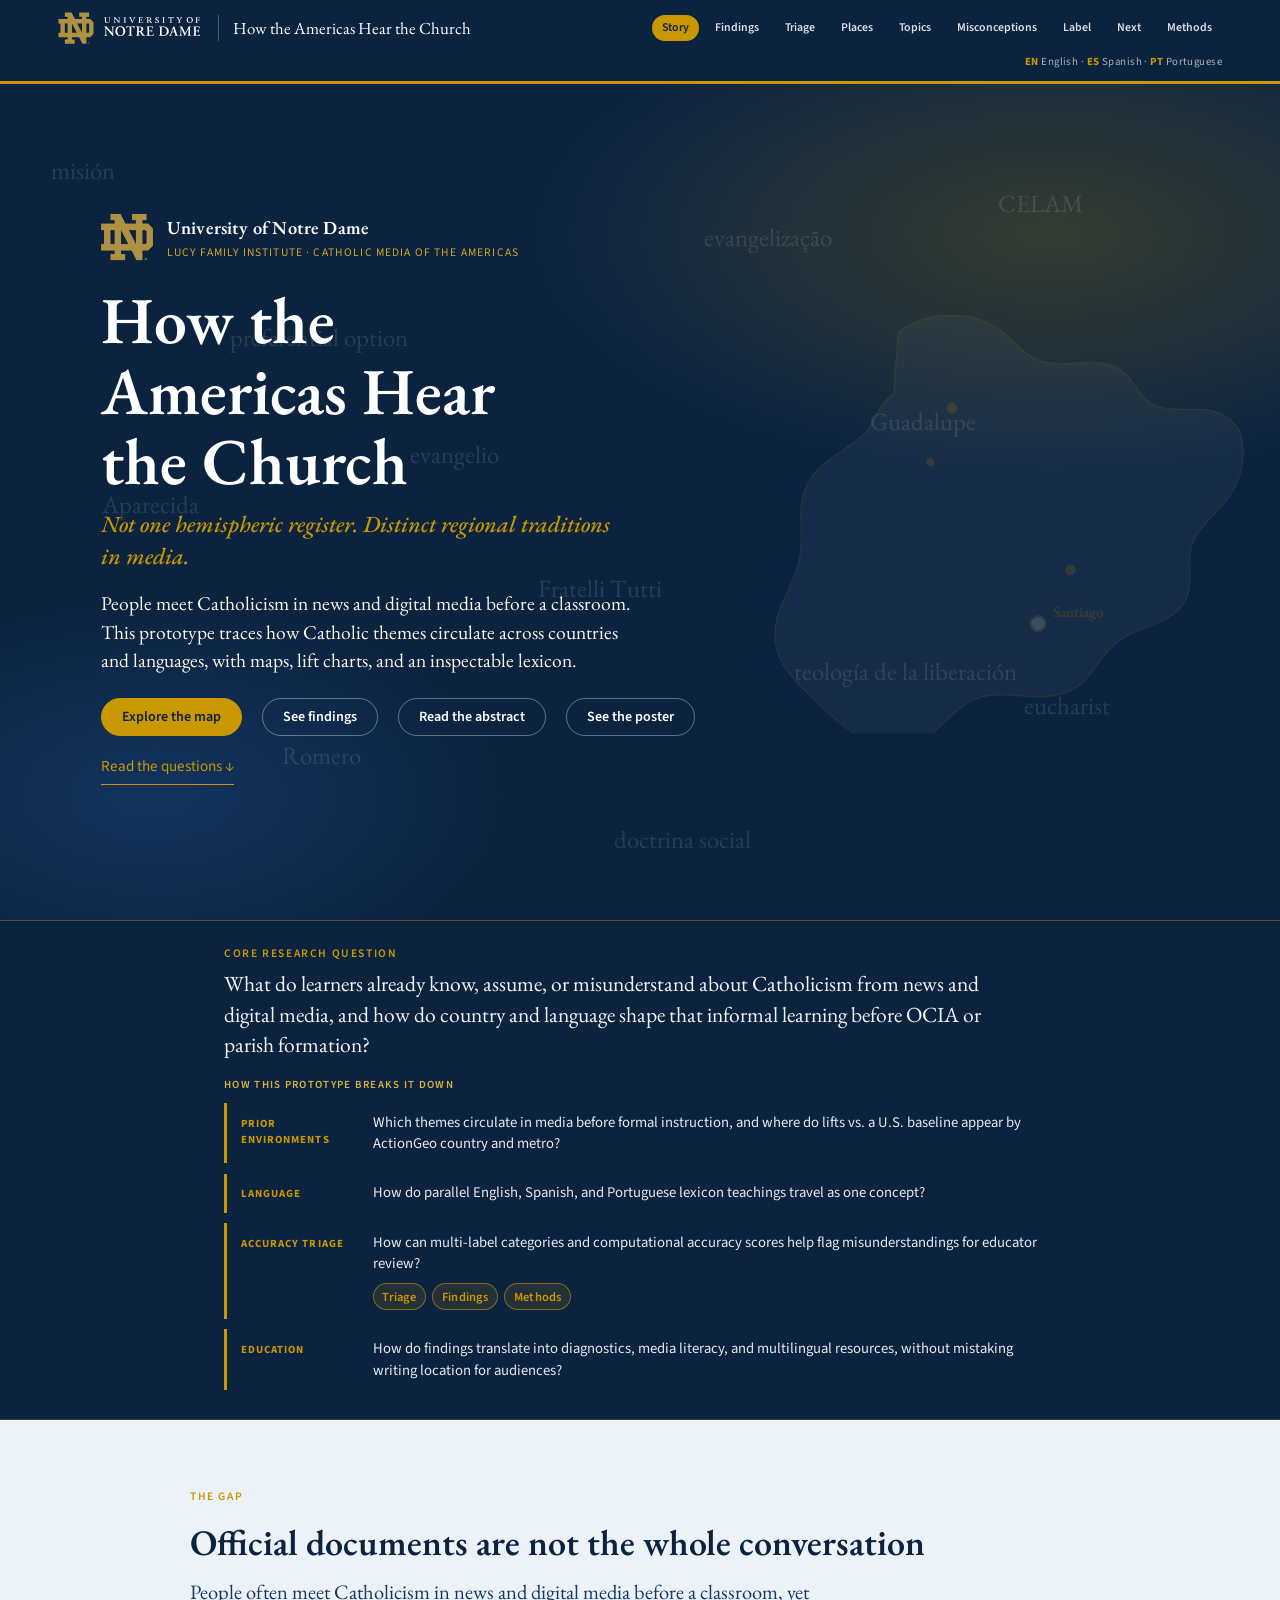
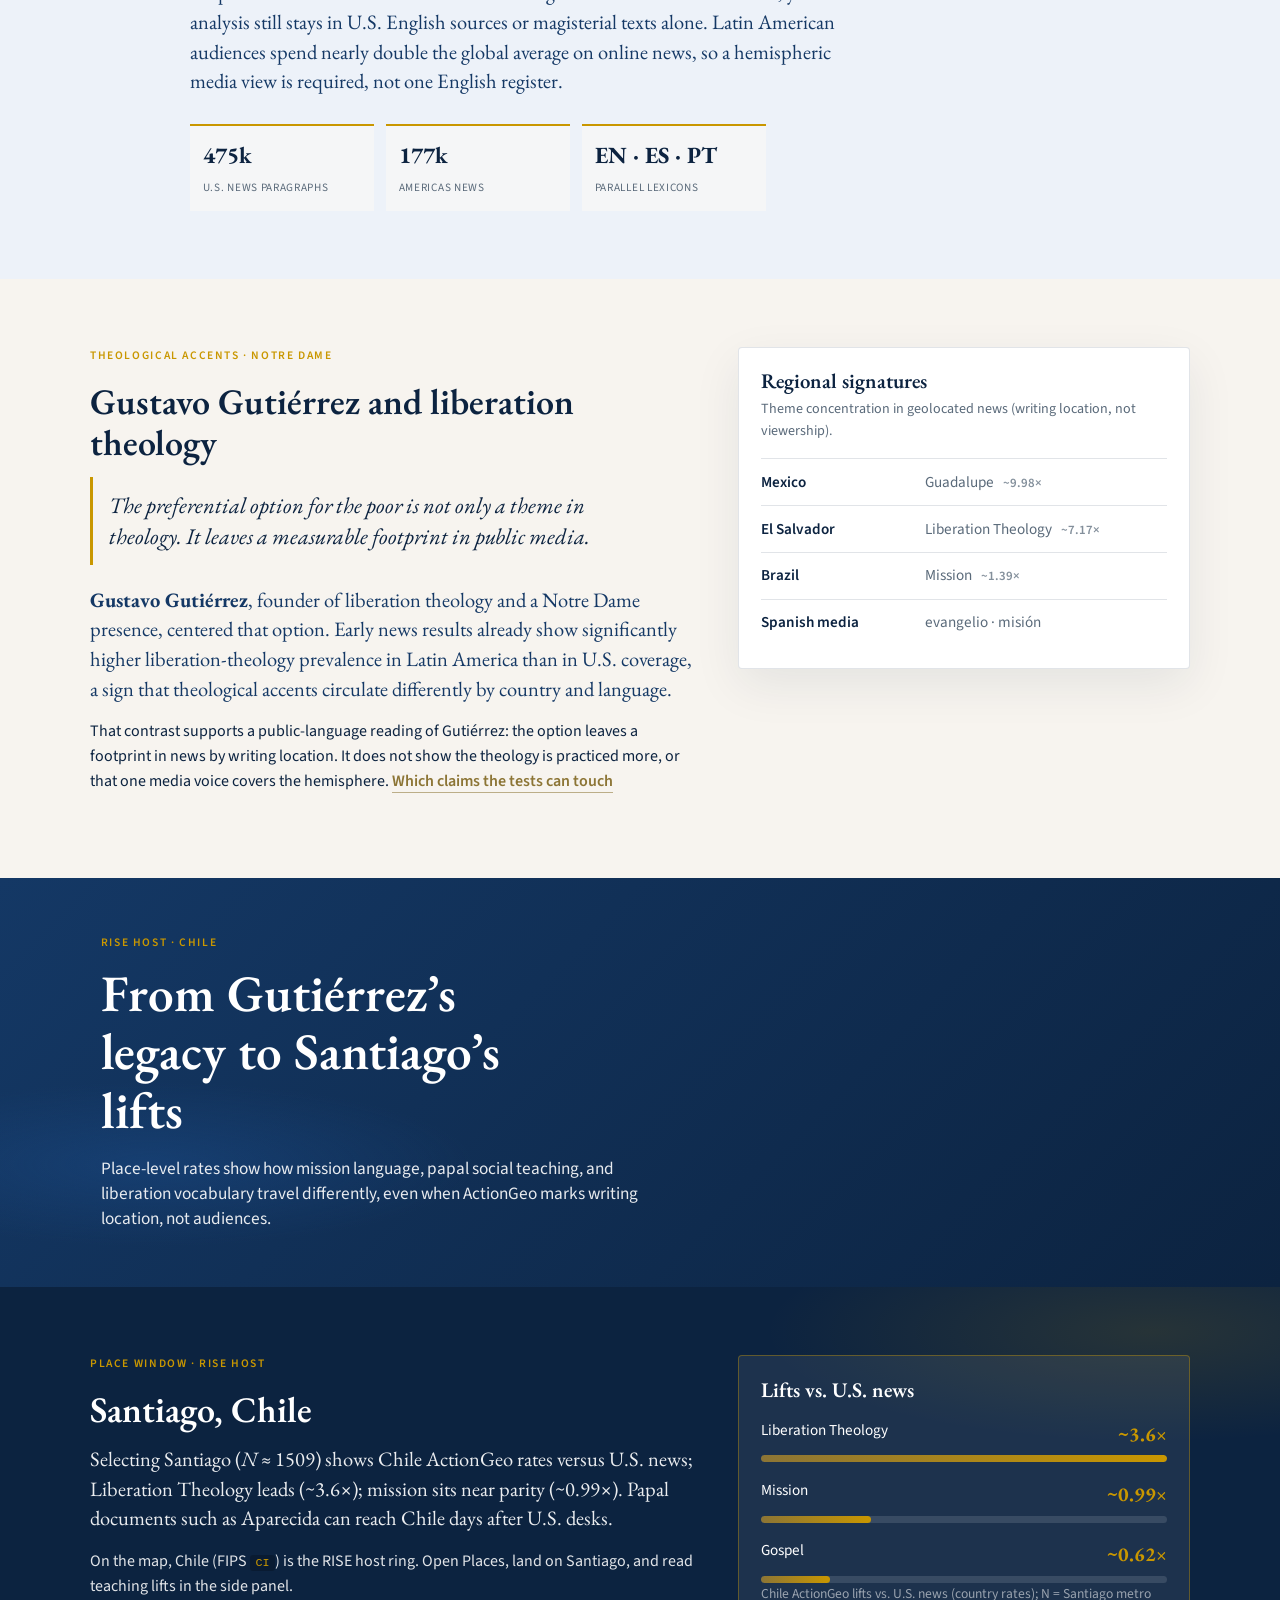
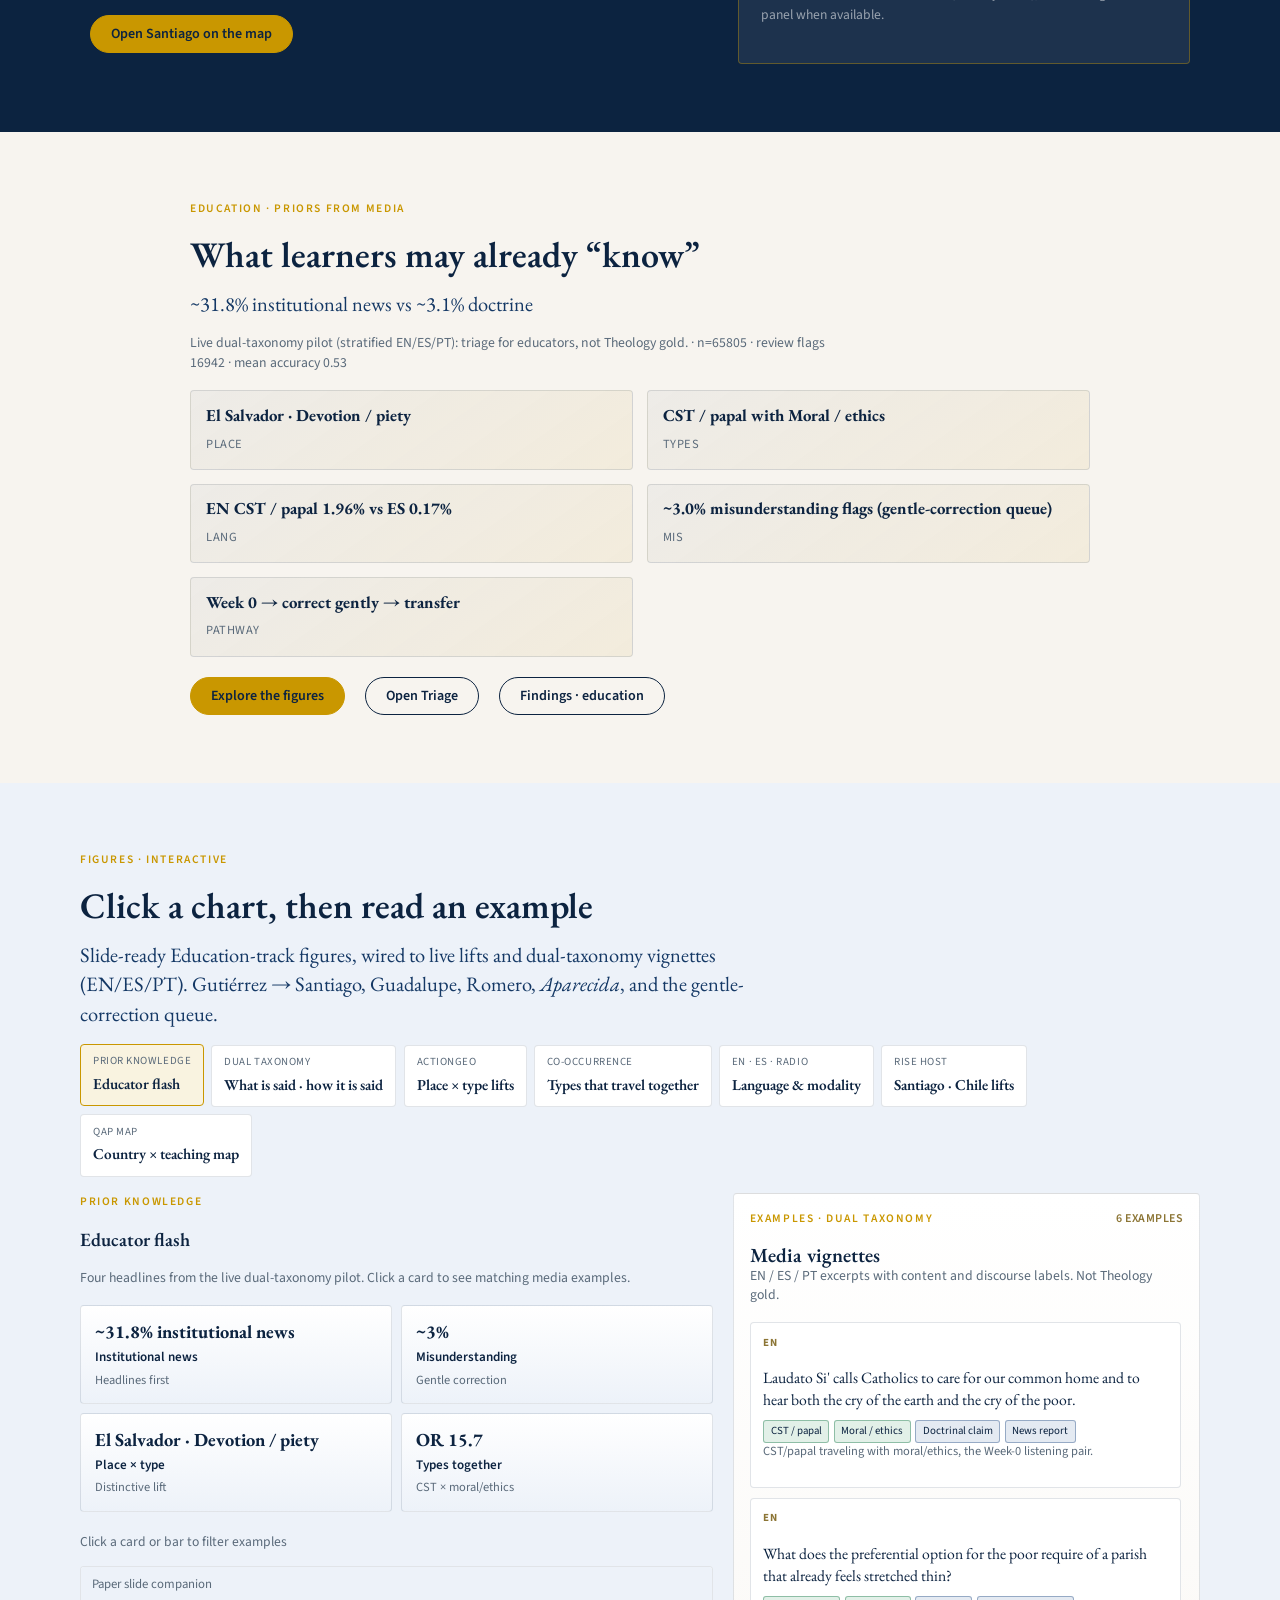
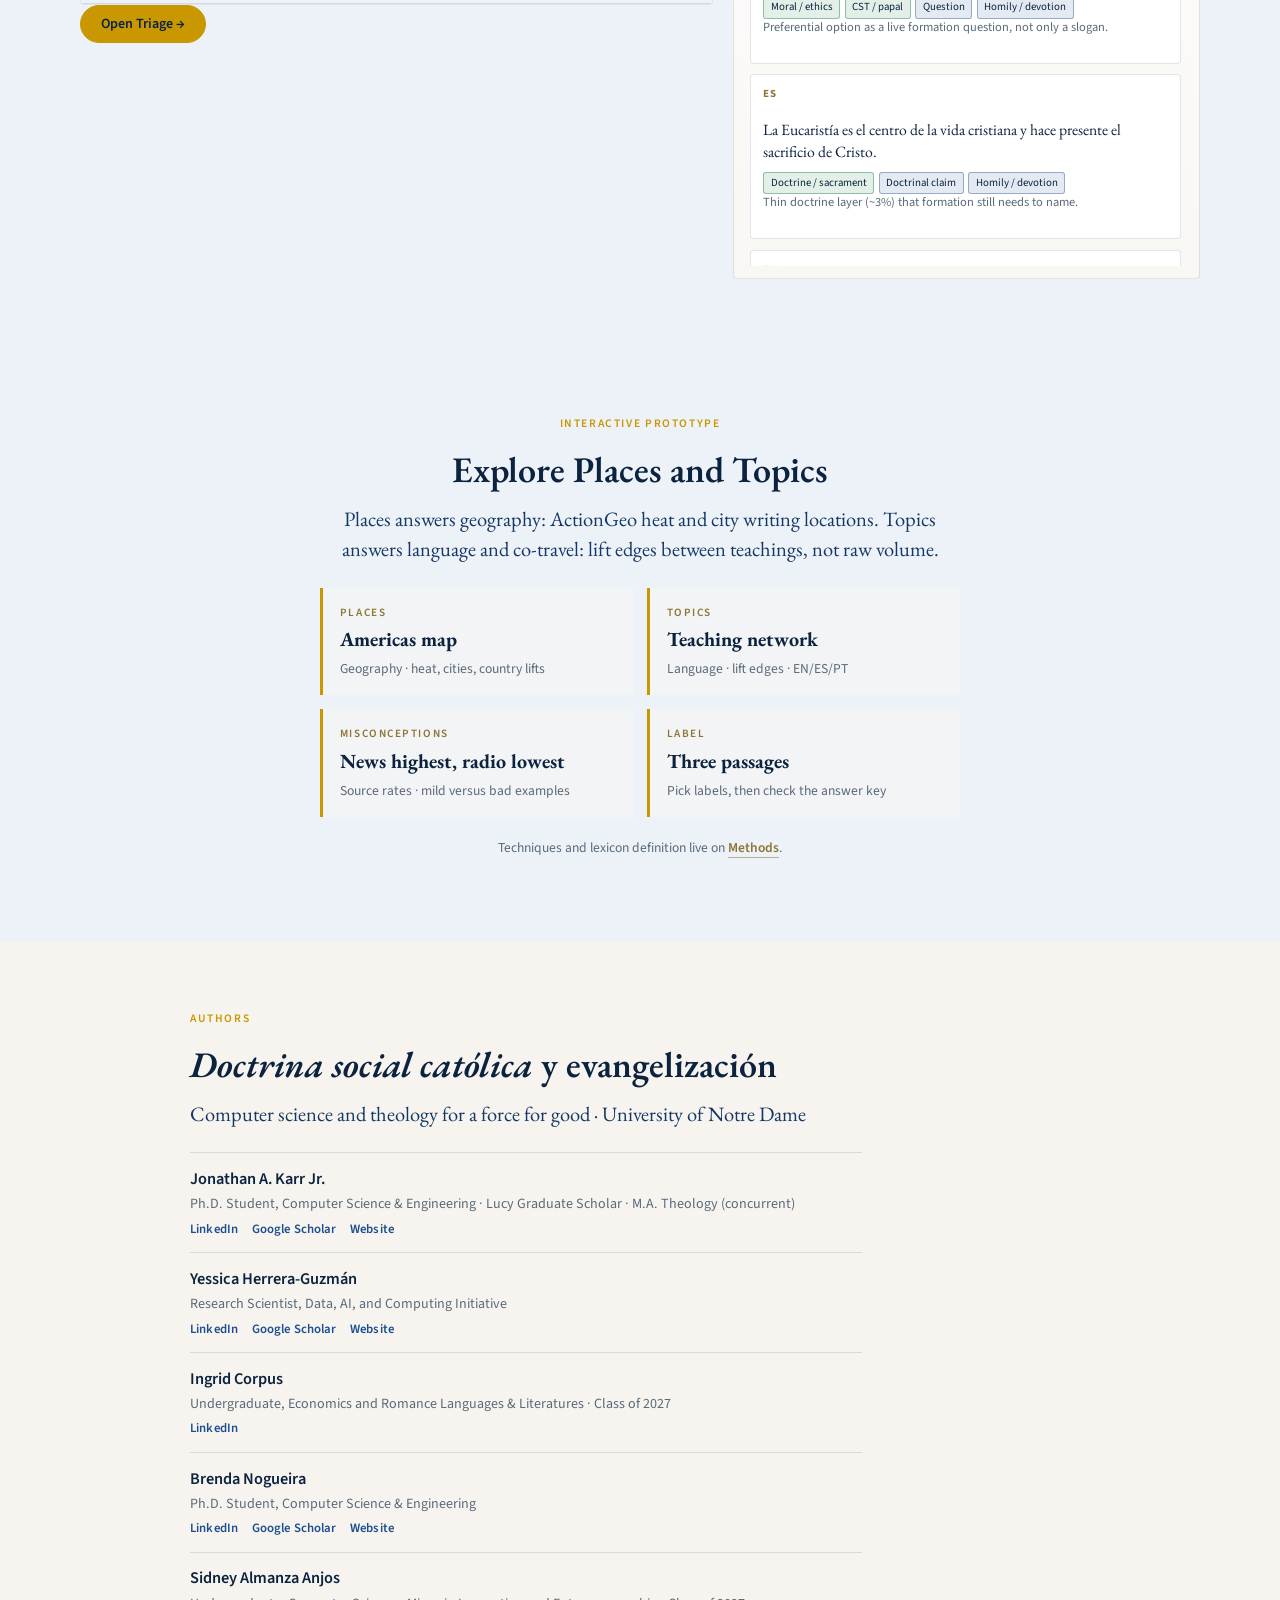
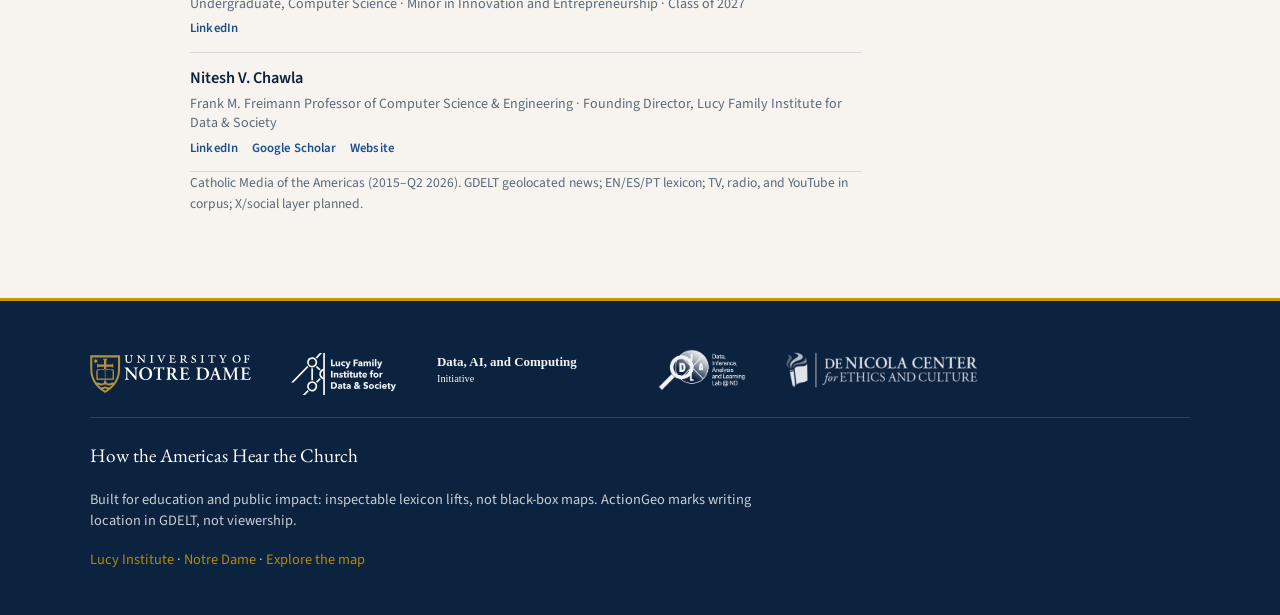
==== commit dcc3d881: "label classifications and misconceptions" ====
--- a/viz/pages/index.html
+++ b/viz/pages/index.html
@@ -28,6 +28,9 @@
         <a href="triage.html" id="nav-triage">Triage</a>
         <a href="explore.html#/places" id="tab-places">Places</a>
         <a href="explore.html#/topics" id="tab-topics">Topics</a>
+        <a href="misconceptions.html" id="nav-misconceptions">Misconceptions</a>
+        <a href="label.html" id="nav-label">Label</a>
+        <a href="next.html" id="nav-next">Next</a>
         <a href="methods.html" id="nav-methods">Methods</a>
       </nav>
     </div>
@@ -161,8 +164,8 @@
             theological accents circulate differently by country and language.
           </p>
           <p>
-            Measuring those lifts, while redacting personally identifiable information, turns
-            Notre Dame’s force-for-good mission into shareable evidence for educators and scholars.
+            That contrast supports a public-language reading of Gutiérrez: the option leaves a footprint in news by writing location. It does not show the theology is practiced more, or that one media voice covers the hemisphere.
+            <a class="chapter-link" href="methods.html#theories">Which claims the tests can touch</a>
           </p>
         </div>
         <div class="lift-card reveal">
@@ -257,6 +260,16 @@
             <span class="act__label">Topics</span>
             <strong>Teaching network</strong>
             <span>Language · lift edges · EN/ES/PT</span>
+          </a>
+          <a class="act" id="cta-misconceptions" href="misconceptions.html">
+            <span class="act__label">Misconceptions</span>
+            <strong>News highest, radio lowest</strong>
+            <span>Source rates · mild versus bad examples</span>
+          </a>
+          <a class="act" id="cta-label" href="label.html">
+            <span class="act__label">Label</span>
+            <strong>Three passages</strong>
+            <span>Pick labels, then check the answer key</span>
           </a>
         </div>
         <p class="story-note" style="margin-top:1.25rem">
--- a/viz/css/site.css
+++ b/viz/css/site.css
@@ -44,7 +44,9 @@
   -webkit-font-smoothing: antialiased;
 }
 body.mode-explore {
-  height: 100%;
+  display: flex;
+  flex-direction: column;
+  height: 100dvh;
   overflow: hidden;
   background: #071018;
 }
@@ -93,8 +95,8 @@
   background: transparent;
   color: rgba(255,255,255,.85);
   border-radius: 999px;
-  padding: 6px 12px;
-  font: 600 0.78rem/1 var(--font-sans);
+  padding: 6px 9px;
+  font: 600 0.74rem/1 var(--font-sans);
   text-decoration: none;
 }
 .nd-nav__pages a:hover,
@@ -175,11 +177,9 @@
 
 /* Explorer (explore.html only) */
 #explorer {
-  position: fixed;
-  top: var(--nav-h);
-  left: 0;
-  right: 0;
-  bottom: 0;
+  position: relative;
+  flex: 1 1 auto;
+  min-height: 0;
   z-index: 900;
   display: block;
   background: #071018;
@@ -1286,7 +1286,7 @@
   .f-corpus { grid-template-columns: 1fr 1fr; }
   .f-sig { grid-template-columns: 1fr; gap: 2px; }
 }
-.f-heat-wrap { overflow-x: auto; margin-top: 0.5rem; }
+.f-heat-wrap { overflow-x: auto; margin-top: 0.5rem; max-width: 100%; min-width: 0; }
 .f-heat {
   border-collapse: collapse;
   width: 100%;
@@ -1478,10 +1478,178 @@
   .nav-qap, .keys, .nav-langs { display: none; }
   .nd-nav__site { font-size: 0.9rem; max-width: 40vw; overflow: hidden; text-overflow: ellipsis; white-space: nowrap; }
 }
+@media (max-width: 800px) {
+  .hook {
+    display: block;
+    align-items: flex-start;
+    padding: 2.25rem 1rem 2.75rem;
+    overflow: hidden;
+  }
+  .hook__inner,
+  .page-hero__inner,
+  .phase-divider__inner {
+    margin-left: 0;
+    width: 100%;
+  }
+  .hook__brand { margin-bottom: 1rem; }
+  .hook__brand img { width: 40px; height: 40px; }
+  .hook__brand-sub {
+    letter-spacing: 0.04em;
+    line-height: 1.35;
+  }
+  .hook__title { max-width: none; font-size: clamp(1.85rem, 8.2vw, 2.45rem); }
+  .hook__inner,
+  .hook__copy,
+  .hook__brand,
+  .hook__brand > div,
+  .page-hero__inner,
+  .chapter__inner,
+  .findings-grid,
+  .f-card,
+  .methods-body,
+  .methods-impact__inner {
+    min-width: 0;
+    max-width: 100%;
+  }
+  .hook__title,
+  .hook__subtitle,
+  .hook__pitch,
+  .hook__brand-line,
+  .hook__brand-sub,
+  .page-hero h1,
+  .page-hero .lead {
+    overflow-wrap: break-word;
+  }
+  .hook__ctas { width: 100%; }
+  .f-corpus { grid-template-columns: 1fr; }
+  .page-hero { padding: 2rem 1rem 1.75rem; }
+  .chapter { padding: 2.5rem 1rem; }
+  .story-band,
+  .story-band--rq { padding-left: 1rem; padding-right: 1rem; }
+  .nd-footer { padding: 2rem 1rem 1.75rem; }
+  .nd-footer__brands { gap: 0.85rem 1.1rem; }
+  .nd-footer__mark { height: 1.7rem; }
+  .nd-footer__lucy,
+  .nd-footer__partner {
+    height: 1.85rem;
+    max-width: min(8.5rem, 42vw);
+  }
+  .nd-nav__top {
+    flex-wrap: wrap;
+    align-items: center;
+    gap: 8px;
+    padding: 8px 12px 6px;
+  }
+  .nd-nav__brand {
+    flex: 1 1 auto;
+    min-width: 0;
+  }
+  .nd-nav__wordmark { display: none; }
+  .nd-nav__mark { height: 30px; }
+  .nd-nav__site {
+    font-size: 0.92rem;
+    margin-left: 6px;
+    padding-left: 8px;
+    max-width: none;
+    min-width: 0;
+    overflow: hidden;
+    text-overflow: ellipsis;
+    white-space: nowrap;
+  }
+  .nd-nav__pages {
+    flex: 1 1 100%;
+    margin-left: 0;
+    flex-wrap: nowrap;
+    overflow-x: auto;
+    gap: 4px;
+    padding-bottom: 2px;
+    scrollbar-width: none;
+  }
+  .nd-nav__pages::-webkit-scrollbar { display: none; }
+  .nd-nav__pages a,
+  .nd-nav__pages button {
+    flex: 0 0 auto;
+    padding: 8px 9px;
+    font-size: 0.74rem;
+  }
+  .nd-nav__sub--simple { display: none; }
+  body.mode-explore .nd-nav__sub {
+    padding: 0 12px 8px;
+  }
+  body.mode-explore .nd-nav__sub .nav-search { max-width: none; }
+}
 @media (max-width: 720px) {
-  .panel { display: none; }
-  .time-dock { left: 58px; right: 8px; }
-  .nd-nav__wordmark { display: none; }
+  .hud {
+    top: 8px;
+    left: 8px;
+    right: 8px;
+    flex-direction: column;
+    align-items: stretch;
+    max-height: 46%;
+    gap: 8px;
+  }
+  .left {
+    max-width: none;
+    max-height: 7.25rem;
+    overflow: auto;
+    padding: 8px 10px;
+    pointer-events: auto;
+  }
+  .hint, .legend { display: none; }
+  .chips, .controls {
+    flex-wrap: nowrap;
+    overflow-x: auto;
+    scrollbar-width: none;
+  }
+  .chips::-webkit-scrollbar,
+  .controls::-webkit-scrollbar { display: none; }
+  button.chip, .controls button {
+    flex: 0 0 auto;
+    padding: 8px 12px;
+  }
+  .panel {
+    display: block;
+    position: fixed;
+    left: 8px;
+    right: 8px;
+    bottom: calc(76px + env(safe-area-inset-bottom));
+    width: auto;
+    max-height: 18vh;
+    z-index: 860;
+  }
+  body.view-topics .panel {
+    bottom: calc(8px + env(safe-area-inset-bottom));
+    max-height: 42vh;
+  }
+  .time-dock {
+    left: 8px;
+    right: 8px;
+    bottom: calc(8px + env(safe-area-inset-bottom));
+    gap: 8px;
+    padding: 6px 8px 7px;
+  }
+  .play-btn { min-width: 64px; padding: 8px 10px; }
+  .year-ticks { display: none; }
+  .time-meta { gap: 6px; }
+  .time-label { min-width: 0; font-size: 0.9rem; }
+  .seg button { padding: 4px 6px; font-size: 0.64rem; }
+  #caption {
+    bottom: 132px;
+    white-space: normal;
+    width: min(92vw, 26rem);
+    font-size: 1.05rem;
+  }
+  .leaflet-top.leaflet-left {
+    top: 46%;
+    bottom: auto;
+    left: auto;
+    right: 8px;
+  }
+  .leaflet-control-zoom a {
+    width: 36px !important;
+    height: 36px !important;
+    line-height: 36px !important;
+  }
 }
 
 /* -- Triage -- */
@@ -1976,3 +2144,204 @@
   color: var(--nd-dark-gold);
   white-space: nowrap;
 }
+
+.mis-wrap, .label-wrap {
+  max-width: 1100px;
+  margin: 0 auto;
+  padding: 1.5rem 6vw 3rem;
+}
+.mis-legend {
+  display: flex;
+  gap: 0.6rem;
+  flex-wrap: wrap;
+  margin: 0 0 1.25rem;
+}
+.sev {
+  display: inline-block;
+  font: 700 0.68rem/1 var(--font-sans);
+  letter-spacing: 0.04em;
+  text-transform: uppercase;
+  border-radius: 999px;
+  padding: 0.28rem 0.55rem;
+}
+.sev--mild { background: #f4e7b8; color: #6a5200; }
+.sev--bad { background: #0c2340; color: #fff; }
+button.sev {
+  border: 1px solid transparent;
+  cursor: pointer;
+  font: 700 0.68rem/1 var(--font-sans);
+}
+button.sev.is-on { outline: 2px solid var(--nd-gold); }
+.sev--all { background: #e7eef6; color: var(--nd-blue); }
+.mis-item.is-hidden, .mis-card.is-hidden { display: none; }
+.theory-list {
+  display: grid;
+  gap: 0.75rem;
+}
+.theory-list article {
+  border: 1px solid var(--line);
+  background: #fff;
+  border-radius: 8px;
+  padding: 0.85rem 1rem 0.2rem;
+}
+.theory-list h3 {
+  font-family: var(--font-serif);
+  font-size: 1.25rem;
+  margin: 0.25rem 0 0.35rem;
+}
+.theory-verdict {
+  display: inline-block;
+  margin: 0;
+  font: 700 0.68rem/1 var(--font-sans);
+  letter-spacing: 0.04em;
+  text-transform: uppercase;
+  border-radius: 999px;
+  padding: 0.28rem 0.55rem;
+}
+.theory-verdict--with { background: #e5f2ea; color: #1f7a4d; }
+.theory-verdict--against { background: #0c2340; color: #fff; }
+.theory-verdict--open { background: #f4e7b8; color: #6a5200; }
+.mis-grid {
+  display: grid;
+  grid-template-columns: repeat(auto-fit, minmax(280px, 1fr));
+  gap: 0.9rem;
+}
+.mis-card {
+  border: 1px solid var(--line);
+  background: #fff;
+  border-radius: 8px;
+  padding: 1rem 1.05rem 0.4rem;
+}
+.mis-card h2 {
+  font-family: var(--font-serif);
+  font-size: 1.35rem;
+  margin: 0 0 0.35rem;
+}
+.mis-card .mis-note {
+  margin: 0 0 0.7rem;
+  color: var(--muted);
+  font-size: 0.92rem;
+}
+.mis-item {
+  border-top: 1px solid var(--line);
+  padding: 0.7rem 0;
+}
+.mis-item p { margin: 0.35rem 0 0; }
+.mis-item .quote {
+  font-family: var(--font-serif);
+  font-size: 1.08rem;
+  margin: 0;
+}
+
+.label-layout {
+  display: grid;
+  grid-template-columns: minmax(240px, 340px) 1fr;
+  gap: 1.25rem;
+  align-items: start;
+}
+@media (max-width: 860px) {
+  .label-layout { grid-template-columns: 1fr; }
+}
+.post-card {
+  border: 1px solid var(--line);
+  background: #fff;
+  border-radius: 8px;
+  padding: 1rem 1.05rem;
+}
+.post-card__kicker {
+  margin: 0 0 0.4rem;
+  font-size: 0.75rem;
+  letter-spacing: 0.04em;
+  text-transform: uppercase;
+  color: var(--nd-dark-gold);
+  font-weight: 700;
+}
+.post-card p { margin: 0; font-family: var(--font-serif); font-size: 1.25rem; }
+.label-group { margin: 0 0 1rem; }
+.label-group h2 {
+  font-size: 0.78rem;
+  letter-spacing: 0.05em;
+  text-transform: uppercase;
+  margin: 0 0 0.45rem;
+}
+.chip-list {
+  display: flex;
+  flex-wrap: wrap;
+  gap: 0.4rem;
+  list-style: none;
+  margin: 0;
+  padding: 0;
+}
+.chip {
+  position: relative;
+  border: 1px solid var(--line);
+  background: #fff;
+  border-radius: 999px;
+  padding: 0.35rem 0.7rem;
+  font: 600 0.82rem/1.2 var(--font-sans);
+  cursor: pointer;
+  color: var(--nd-blue);
+}
+.chip.is-on { background: #0c2340; color: #fff; border-color: #0c2340; }
+.chip.is-hit { background: #1f7a4d; color: #fff; border-color: #1f7a4d; }
+.chip.is-miss { background: #8c2f2f; color: #fff; border-color: #8c2f2f; }
+.chip.is-missed { background: #fff; color: #8c2f2f; border-color: #8c2f2f; }
+.chip:disabled { cursor: default; }
+.chip-tip {
+  display: none;
+  position: absolute;
+  z-index: 3;
+  left: 0;
+  top: calc(100% + 6px);
+  width: min(260px, 70vw);
+  background: #0c2340;
+  color: #fff;
+  border-radius: 6px;
+  padding: 0.45rem 0.55rem;
+  font: 500 0.78rem/1.35 var(--font-sans);
+}
+.chip:hover .chip-tip,
+.chip:focus .chip-tip { display: block; }
+.label-actions { display: flex; gap: 0.5rem; align-items: center; }
+.label-result {
+  margin-top: 0.9rem;
+  border-top: 1px solid var(--line);
+  padding-top: 0.7rem;
+}
+#mis-sources, #mis-company, #mis-types, #mis-outlets { margin: 0 0 1.6rem; }
+#mis-types h2, #mis-outlets h2 { font-family: var(--font-serif); font-size: 1.7rem; margin: 0.15rem 0 0.8rem; }
+#mis-type-bars .src-row { grid-template-columns: minmax(220px, 1.1fr) 1fr 4.2rem; }
+#mis-sources h2, #mis-company h2 {
+  font-family: var(--font-serif);
+  font-size: 1.7rem;
+  margin: 0.15rem 0 0.8rem;
+}
+.src-row {
+  display: grid;
+  grid-template-columns: minmax(140px, 220px) 1fr 4.2rem;
+  gap: 0.6rem;
+  align-items: center;
+  margin: 0 0 0.55rem;
+}
+.src-row__label { display: flex; flex-direction: column; }
+.src-row__label span { color: var(--muted); font-size: 0.78rem; }
+.src-row__track {
+  height: 14px;
+  background: #e7eef6;
+  border-radius: 999px;
+  overflow: hidden;
+}
+.src-row__fill {
+  height: 100%;
+  background: linear-gradient(90deg, #0c2340, #c99700);
+  border-radius: 999px;
+}
+.src-row__pct {
+  font-weight: 700;
+  text-align: right;
+  color: var(--nd-blue);
+}
+@media (max-width: 700px) {
+  .src-row { grid-template-columns: 1fr auto; }
+  .src-row__track { grid-column: 1 / -1; }
+}
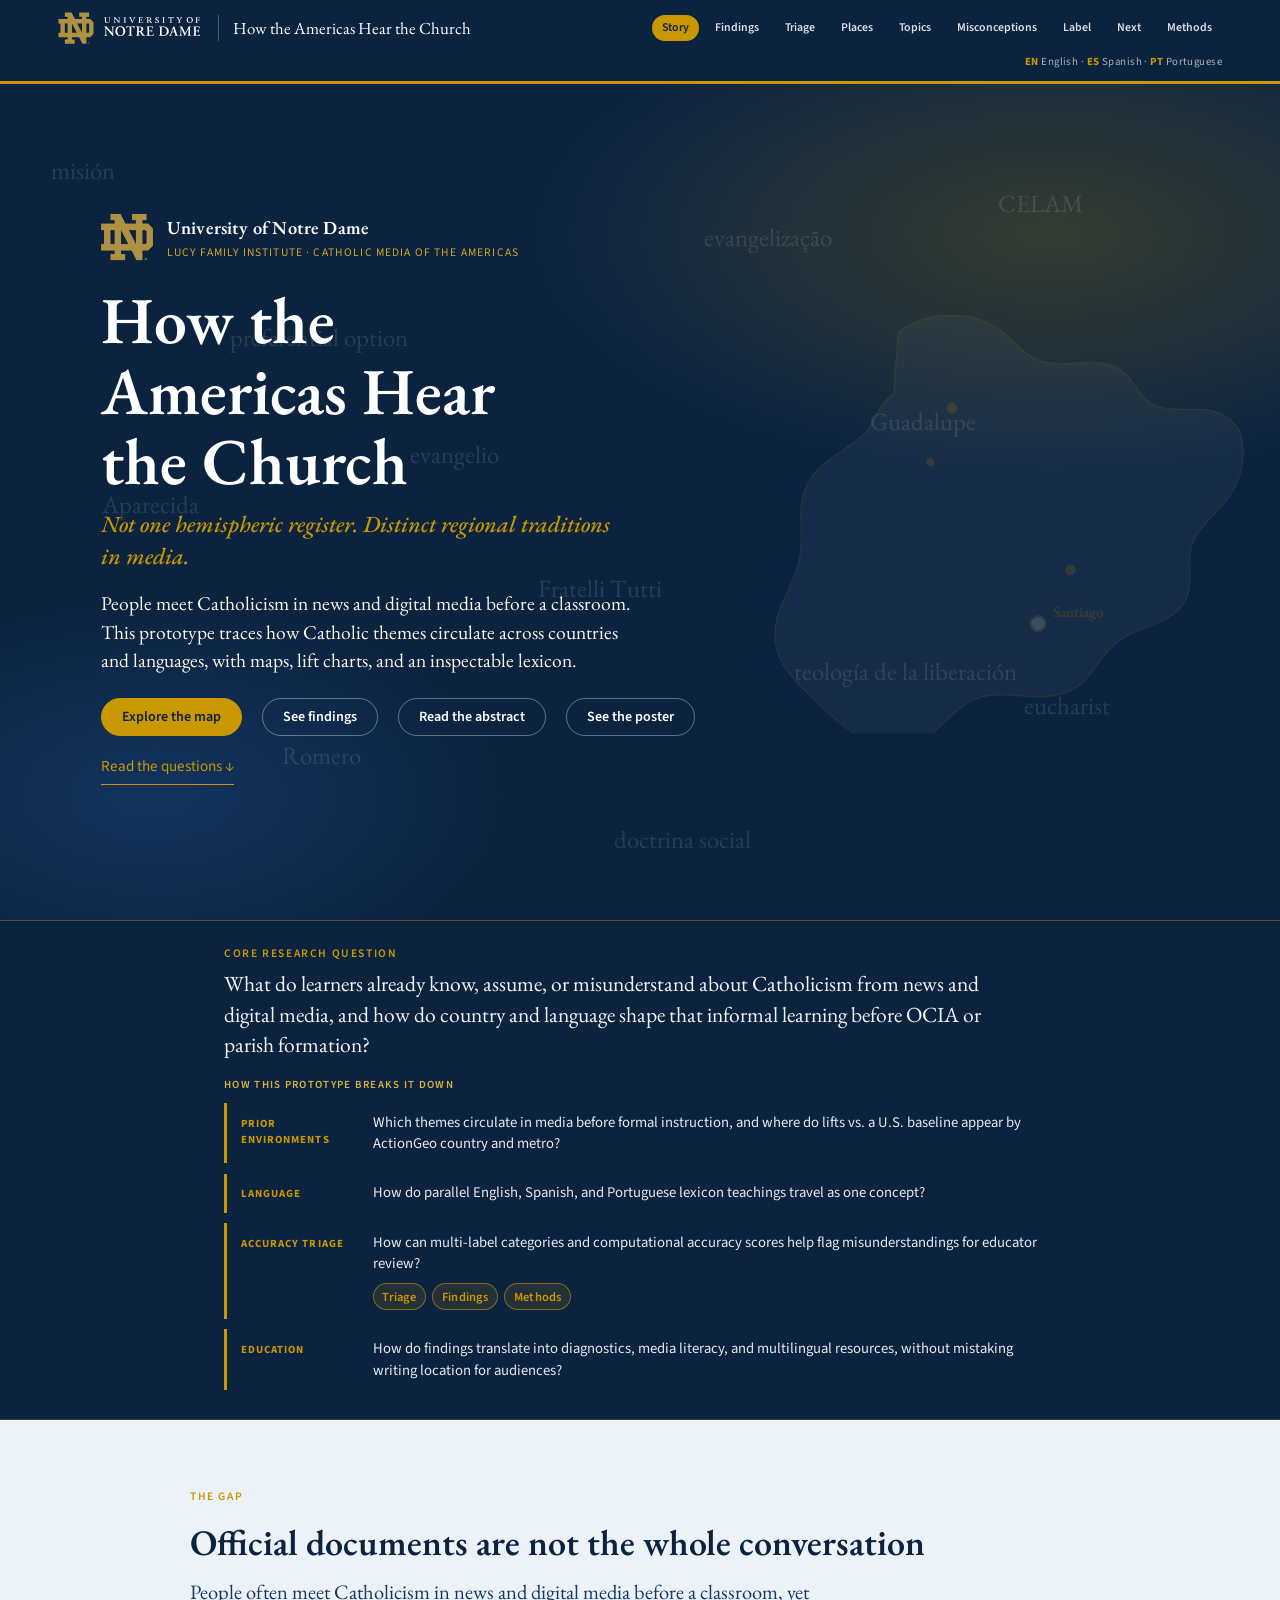
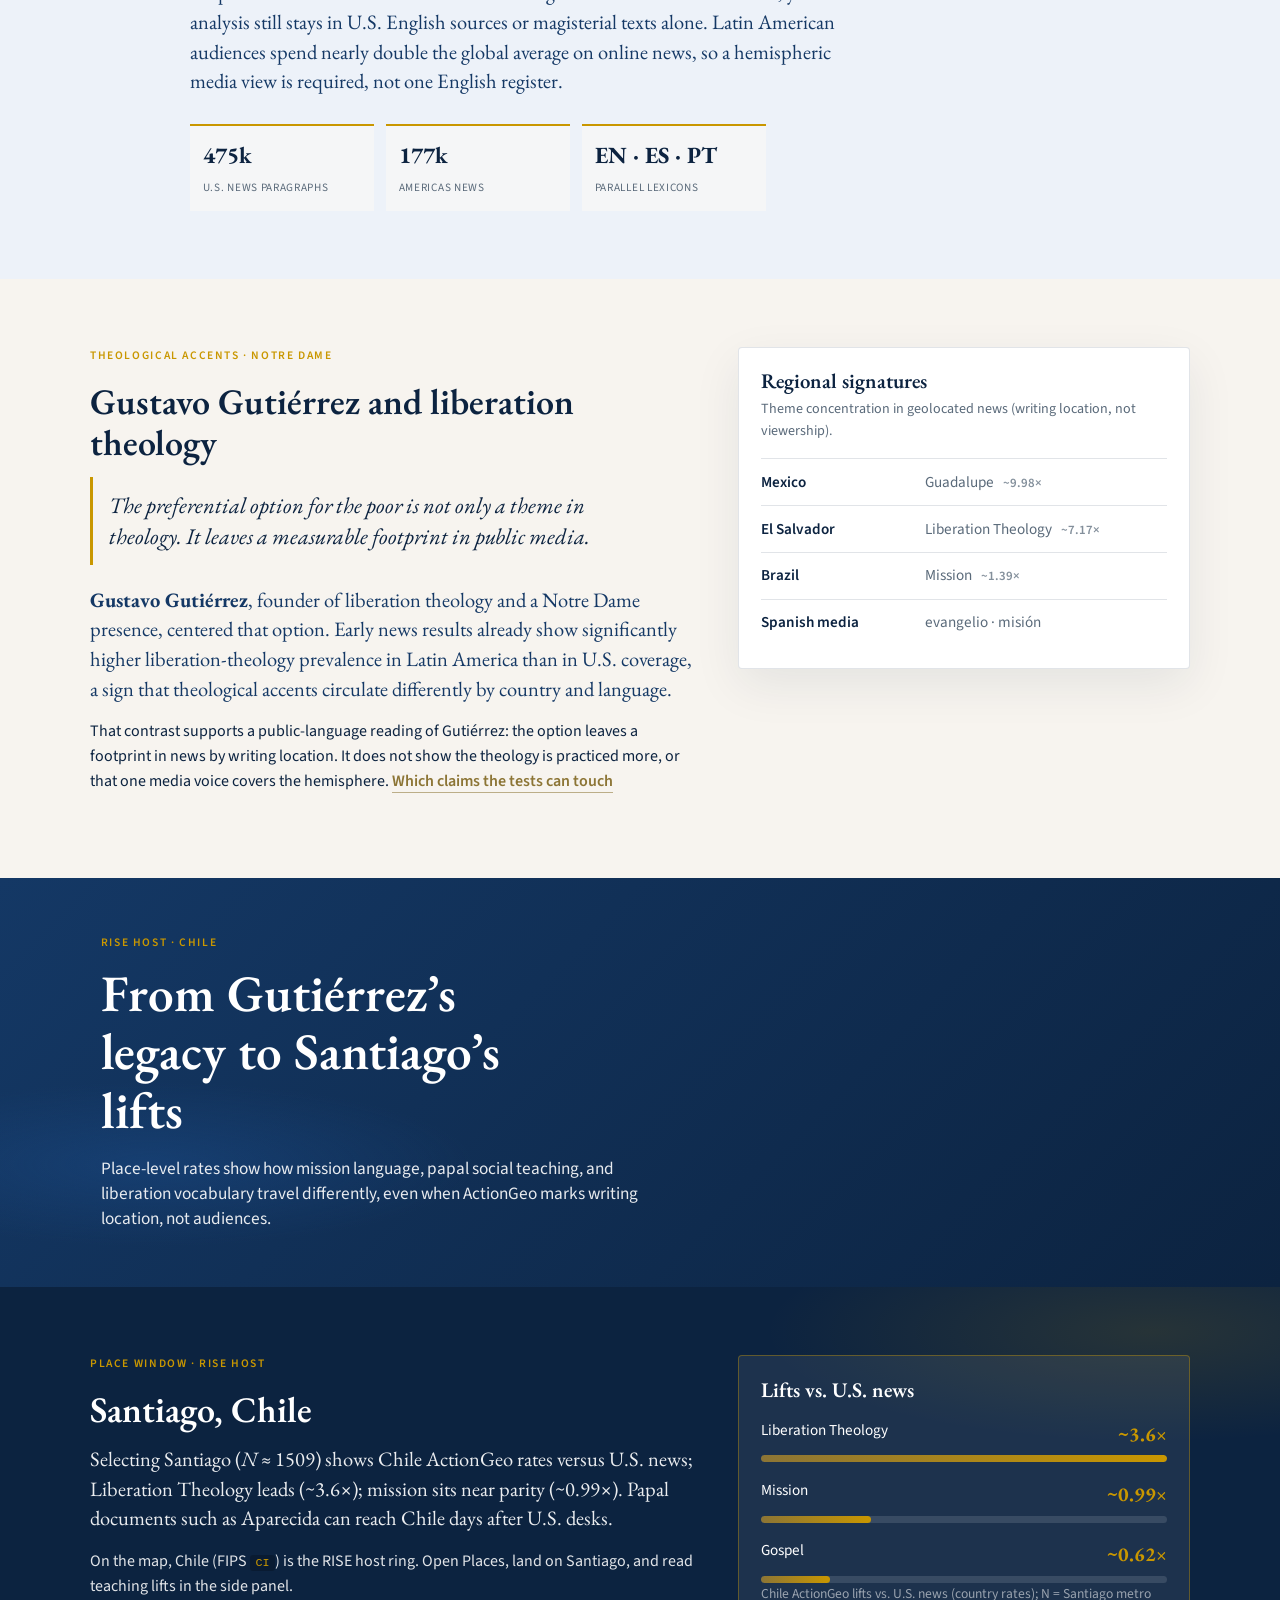
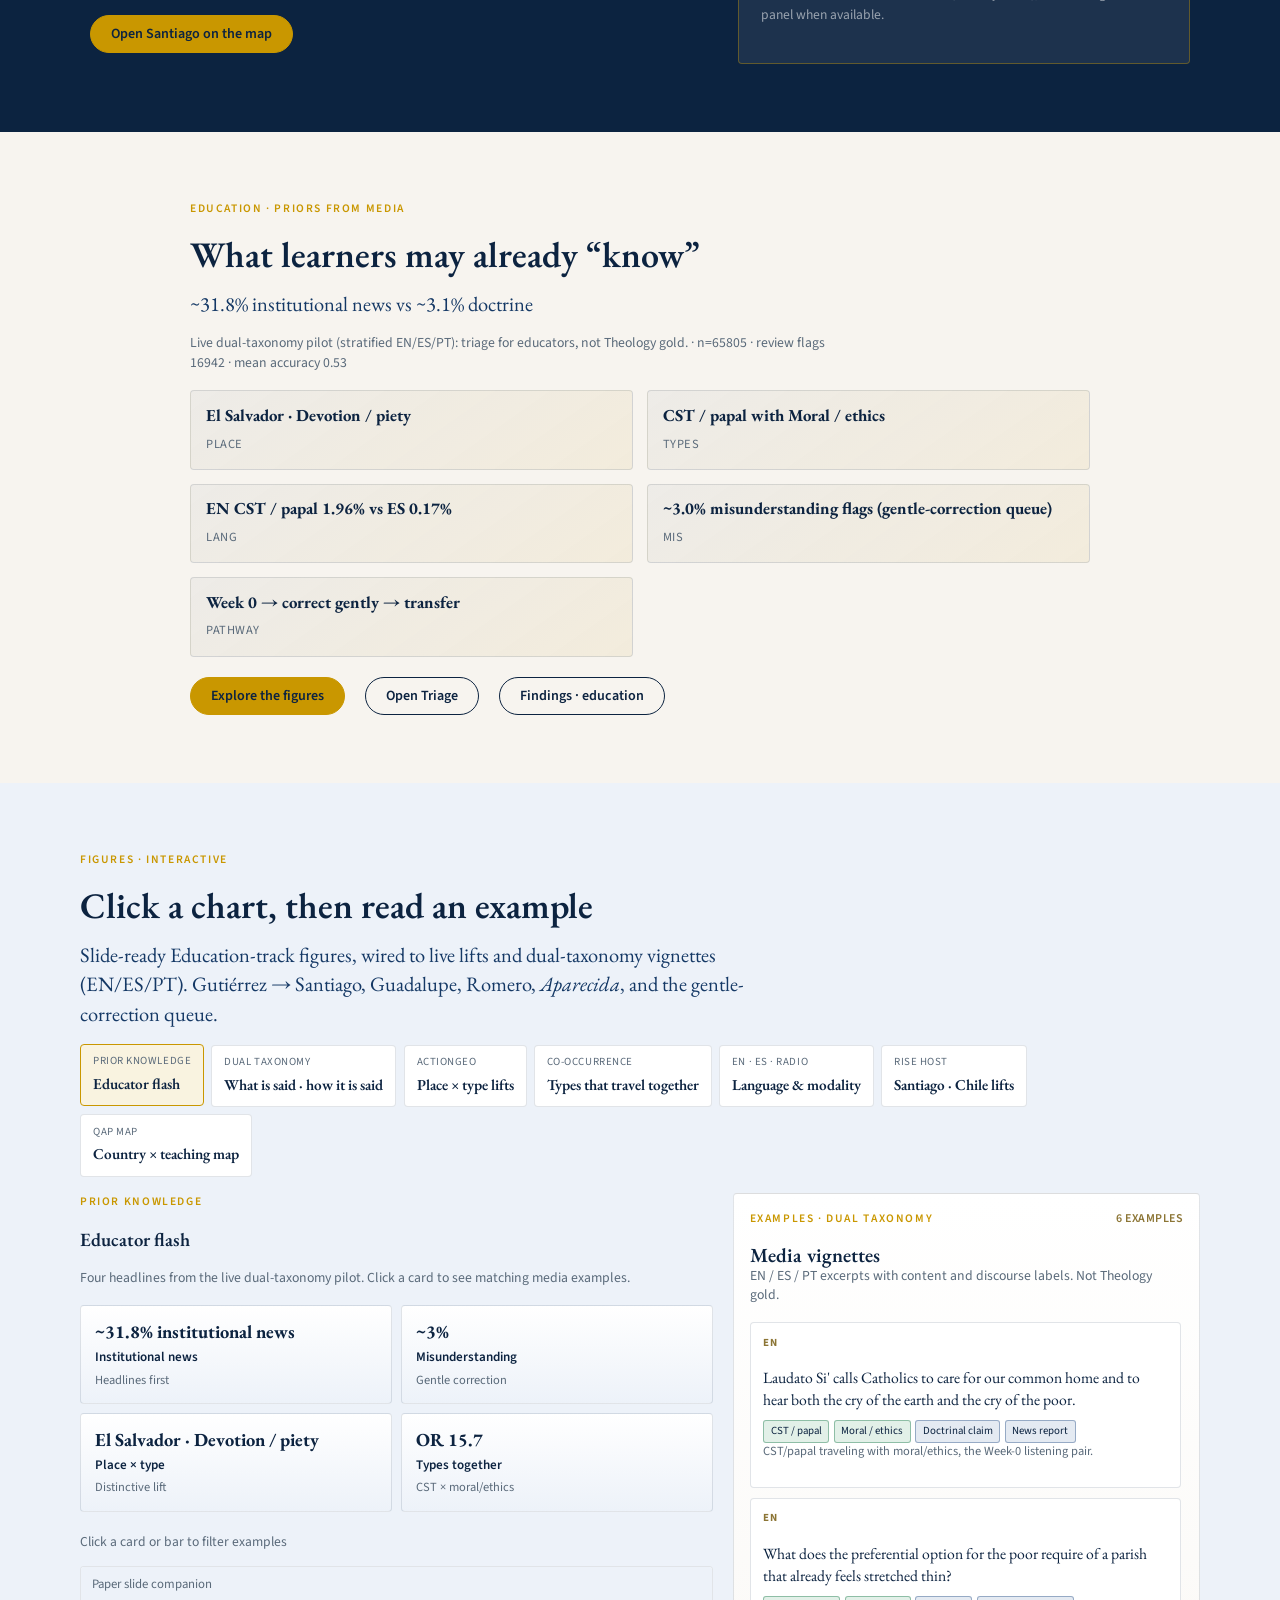
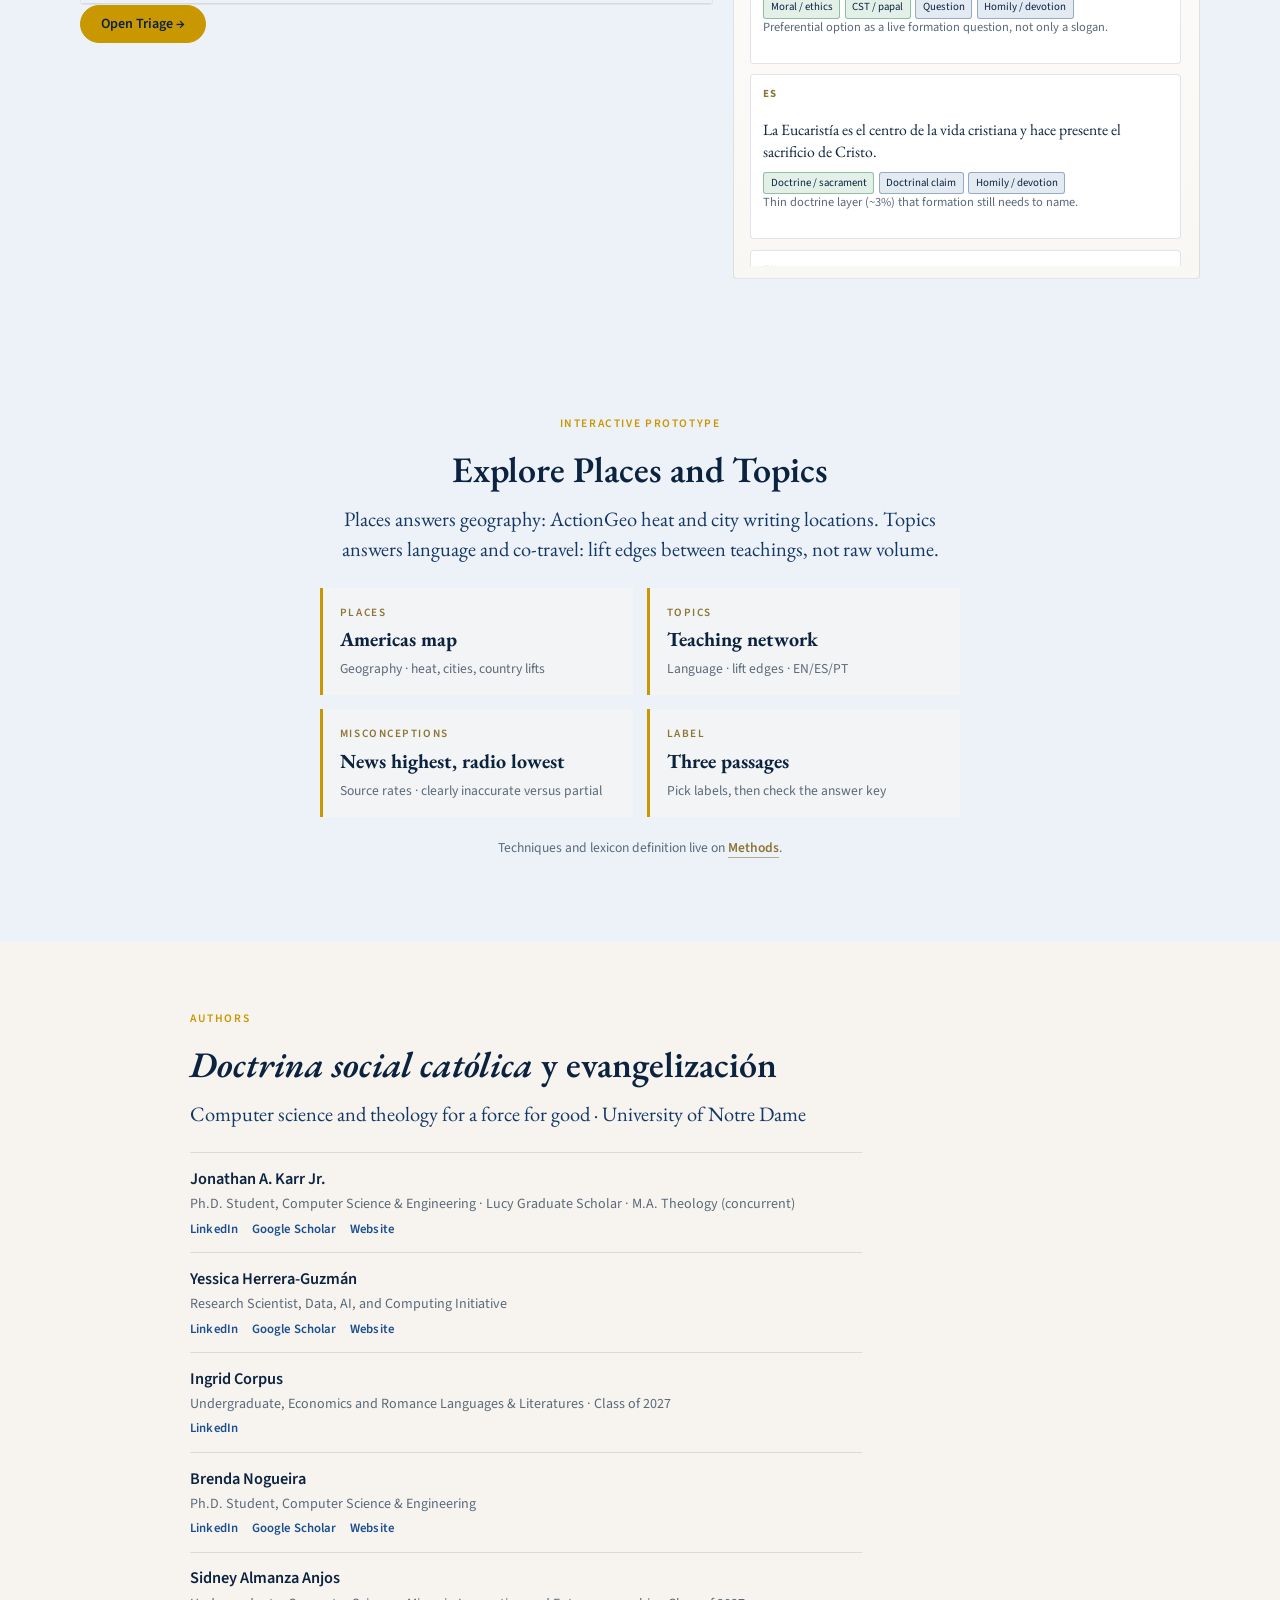
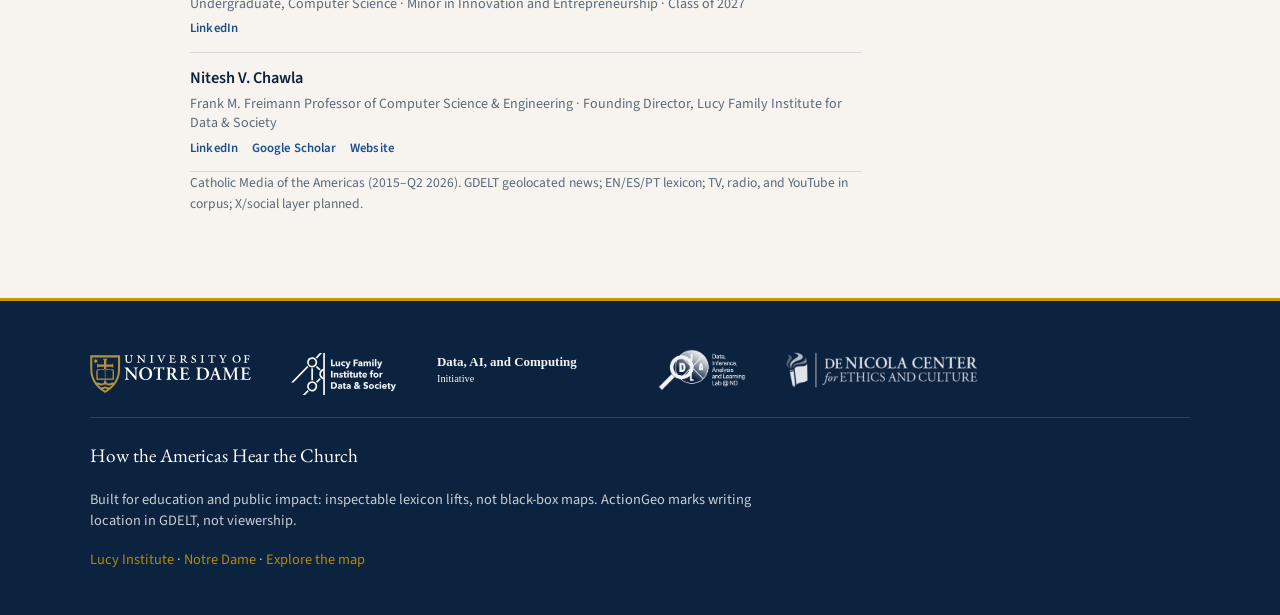
==== commit 009b7c4f: "update misconceptions" ====
--- a/viz/pages/index.html
+++ b/viz/pages/index.html
@@ -264,7 +264,7 @@
           <a class="act" id="cta-misconceptions" href="misconceptions.html">
             <span class="act__label">Misconceptions</span>
             <strong>News highest, radio lowest</strong>
-            <span>Source rates · mild versus bad examples</span>
+            <span>Source rates · clearly inaccurate versus partial</span>
           </a>
           <a class="act" id="cta-label" href="label.html">
             <span class="act__label">Label</span>
--- a/viz/css/site.css
+++ b/viz/css/site.css
@@ -1442,6 +1442,20 @@
   margin: 1.75rem 0 0 !important;
   padding-top: 1.25rem;
   border-top: 1px solid var(--line);
+}
+.methods-body .cta--ghost,
+.methods-cta-row .cta--ghost,
+.mis-wrap .cta--ghost {
+  color: var(--nd-blue);
+  border-color: var(--nd-blue);
+  background: #fff;
+}
+.methods-body .cta--ghost:hover,
+.methods-cta-row .cta--ghost:hover,
+.mis-wrap .cta--ghost:hover {
+  color: var(--nd-dark-gold);
+  border-color: var(--nd-gold);
+  background: #fff;
 }
 .methods-download {
   margin: 1.25rem 0 0;
@@ -2164,8 +2178,8 @@
   border-radius: 999px;
   padding: 0.28rem 0.55rem;
 }
-.sev--mild { background: #f4e7b8; color: #6a5200; }
-.sev--bad { background: #0c2340; color: #fff; }
+.sev--mild, .sev--partial { background: #f4e7b8; color: #6a5200; }
+.sev--bad, .sev--clear { background: #0c2340; color: #fff; }
 button.sev {
   border: 1px solid transparent;
   cursor: pointer;
@@ -2272,22 +2286,48 @@
   margin: 0;
   padding: 0;
 }
-.chip {
+.label-wrap button.chip {
   position: relative;
-  border: 1px solid var(--line);
+  border: 1px solid rgba(12, 35, 64, 0.35);
   background: #fff;
   border-radius: 999px;
-  padding: 0.35rem 0.7rem;
+  padding: 0.4rem 0.75rem;
   font: 600 0.82rem/1.2 var(--font-sans);
   cursor: pointer;
-  color: var(--nd-blue);
-}
-.chip.is-on { background: #0c2340; color: #fff; border-color: #0c2340; }
-.chip.is-hit { background: #1f7a4d; color: #fff; border-color: #1f7a4d; }
-.chip.is-miss { background: #8c2f2f; color: #fff; border-color: #8c2f2f; }
-.chip.is-missed { background: #fff; color: #8c2f2f; border-color: #8c2f2f; }
-.chip:disabled { cursor: default; }
-.chip-tip {
+  color: #0c2340;
+}
+.label-wrap button.chip:hover,
+.label-wrap button.chip:focus {
+  background: #fff;
+  color: #0c2340;
+  border-color: var(--nd-gold);
+}
+.label-wrap button.chip.is-on,
+.label-wrap button.chip.is-on:hover {
+  background: #0c2340;
+  color: #fff;
+  border-color: #0c2340;
+}
+.label-wrap button.chip.is-hit,
+.label-wrap button.chip.is-hit:hover {
+  background: #0a843d;
+  color: #fff;
+  border-color: #0a843d;
+}
+.label-wrap button.chip.is-miss,
+.label-wrap button.chip.is-miss:hover {
+  background: #8c2f2f;
+  color: #fff;
+  border-color: #8c2f2f;
+}
+.label-wrap button.chip.is-missed,
+.label-wrap button.chip.is-missed:hover {
+  background: #fff;
+  color: #8c2f2f;
+  border-color: #8c2f2f;
+}
+.label-wrap button.chip:disabled { cursor: default; opacity: 1; }
+.label-wrap .chip-tip {
   display: none;
   position: absolute;
   z-index: 3;
@@ -2295,21 +2335,21 @@
   top: calc(100% + 6px);
   width: min(260px, 70vw);
   background: #0c2340;
-  color: #fff;
+  color: #f7f4ef;
   border-radius: 6px;
   padding: 0.45rem 0.55rem;
   font: 500 0.78rem/1.35 var(--font-sans);
 }
-.chip:hover .chip-tip,
-.chip:focus .chip-tip { display: block; }
+.label-wrap button.chip:hover .chip-tip,
+.label-wrap button.chip:focus .chip-tip { display: block; }
 .label-actions { display: flex; gap: 0.5rem; align-items: center; }
 .label-result {
   margin-top: 0.9rem;
   border-top: 1px solid var(--line);
   padding-top: 0.7rem;
 }
-#mis-sources, #mis-company, #mis-types, #mis-outlets { margin: 0 0 1.6rem; }
-#mis-types h2, #mis-outlets h2 { font-family: var(--font-serif); font-size: 1.7rem; margin: 0.15rem 0 0.8rem; }
+#mis-sources, #mis-company, #mis-types, #mis-outlets, #mis-accuracy, #mis-by-type { margin: 0 0 1.6rem; }
+#mis-types h2, #mis-outlets h2, #mis-accuracy h2, #mis-by-type h2 { font-family: var(--font-serif); font-size: 1.7rem; margin: 0.15rem 0 0.8rem; }
 #mis-type-bars .src-row { grid-template-columns: minmax(220px, 1.1fr) 1fr 4.2rem; }
 #mis-sources h2, #mis-company h2 {
   font-family: var(--font-serif);
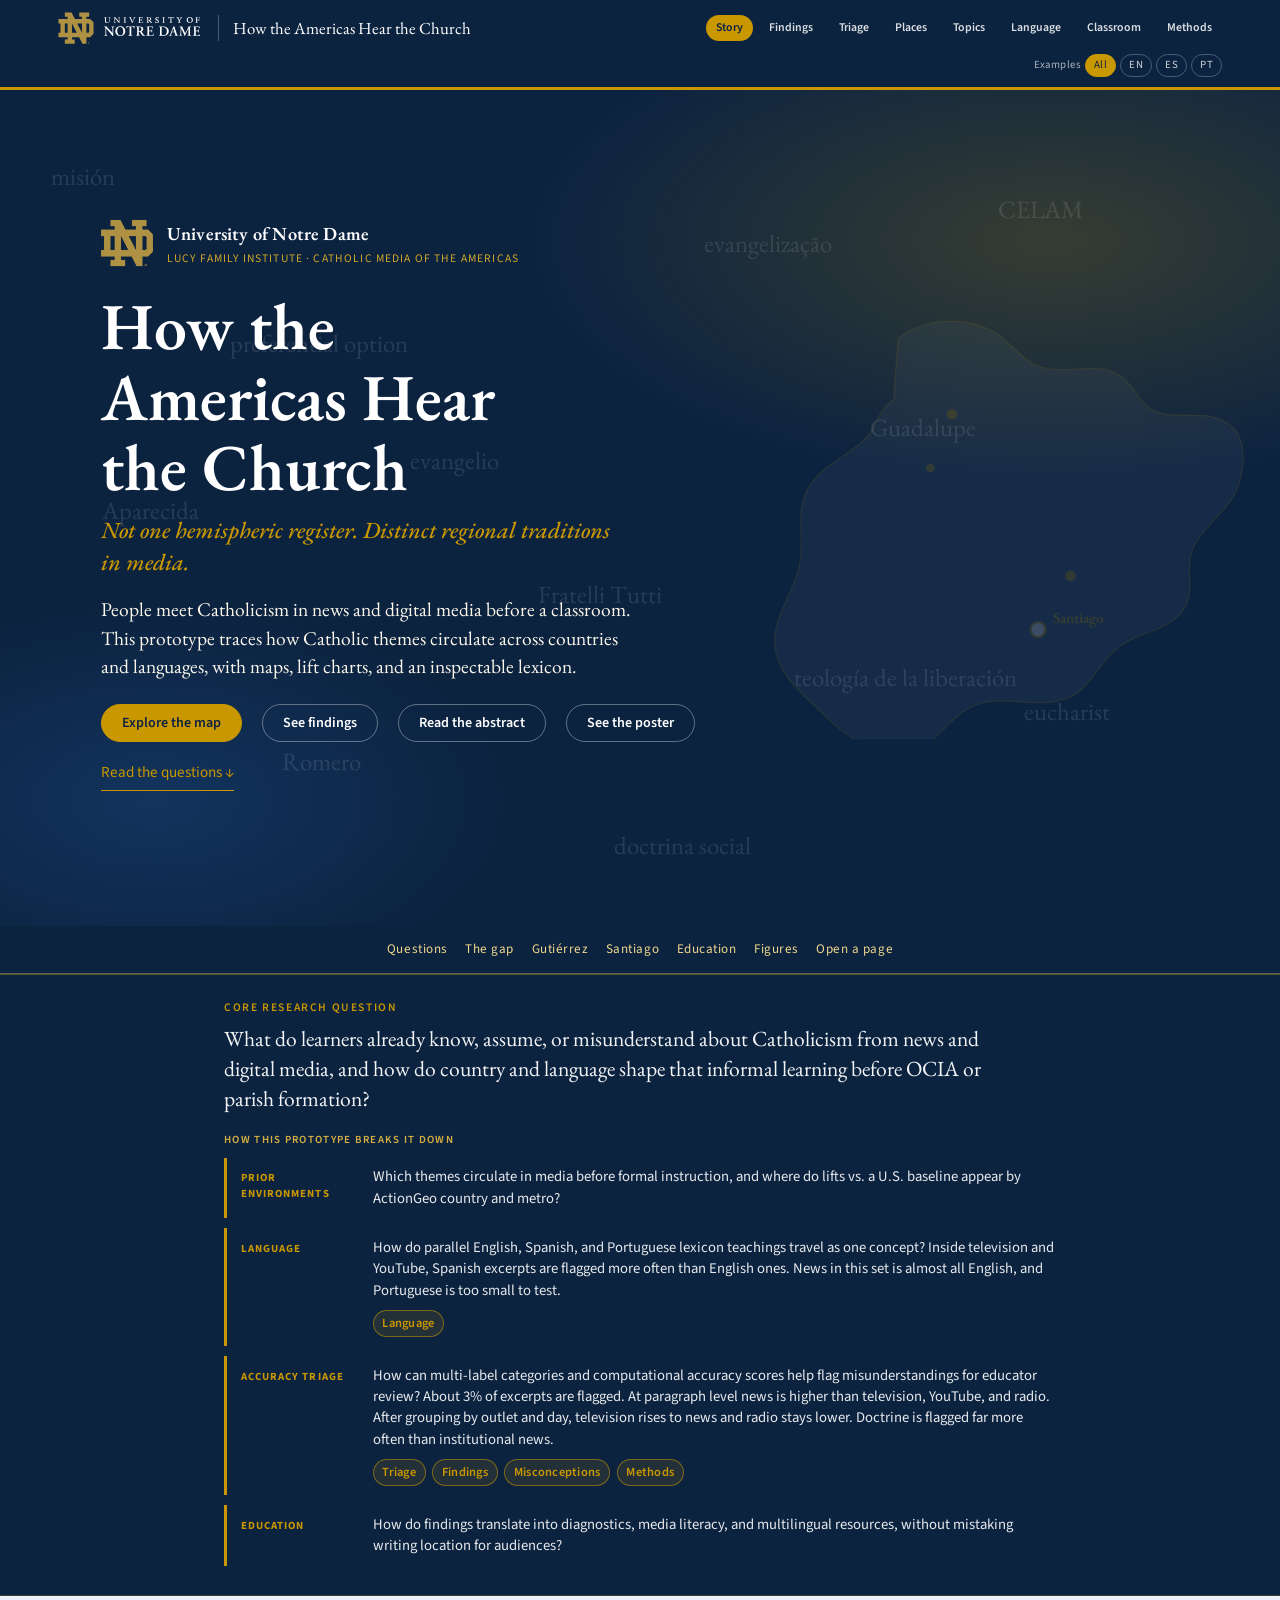
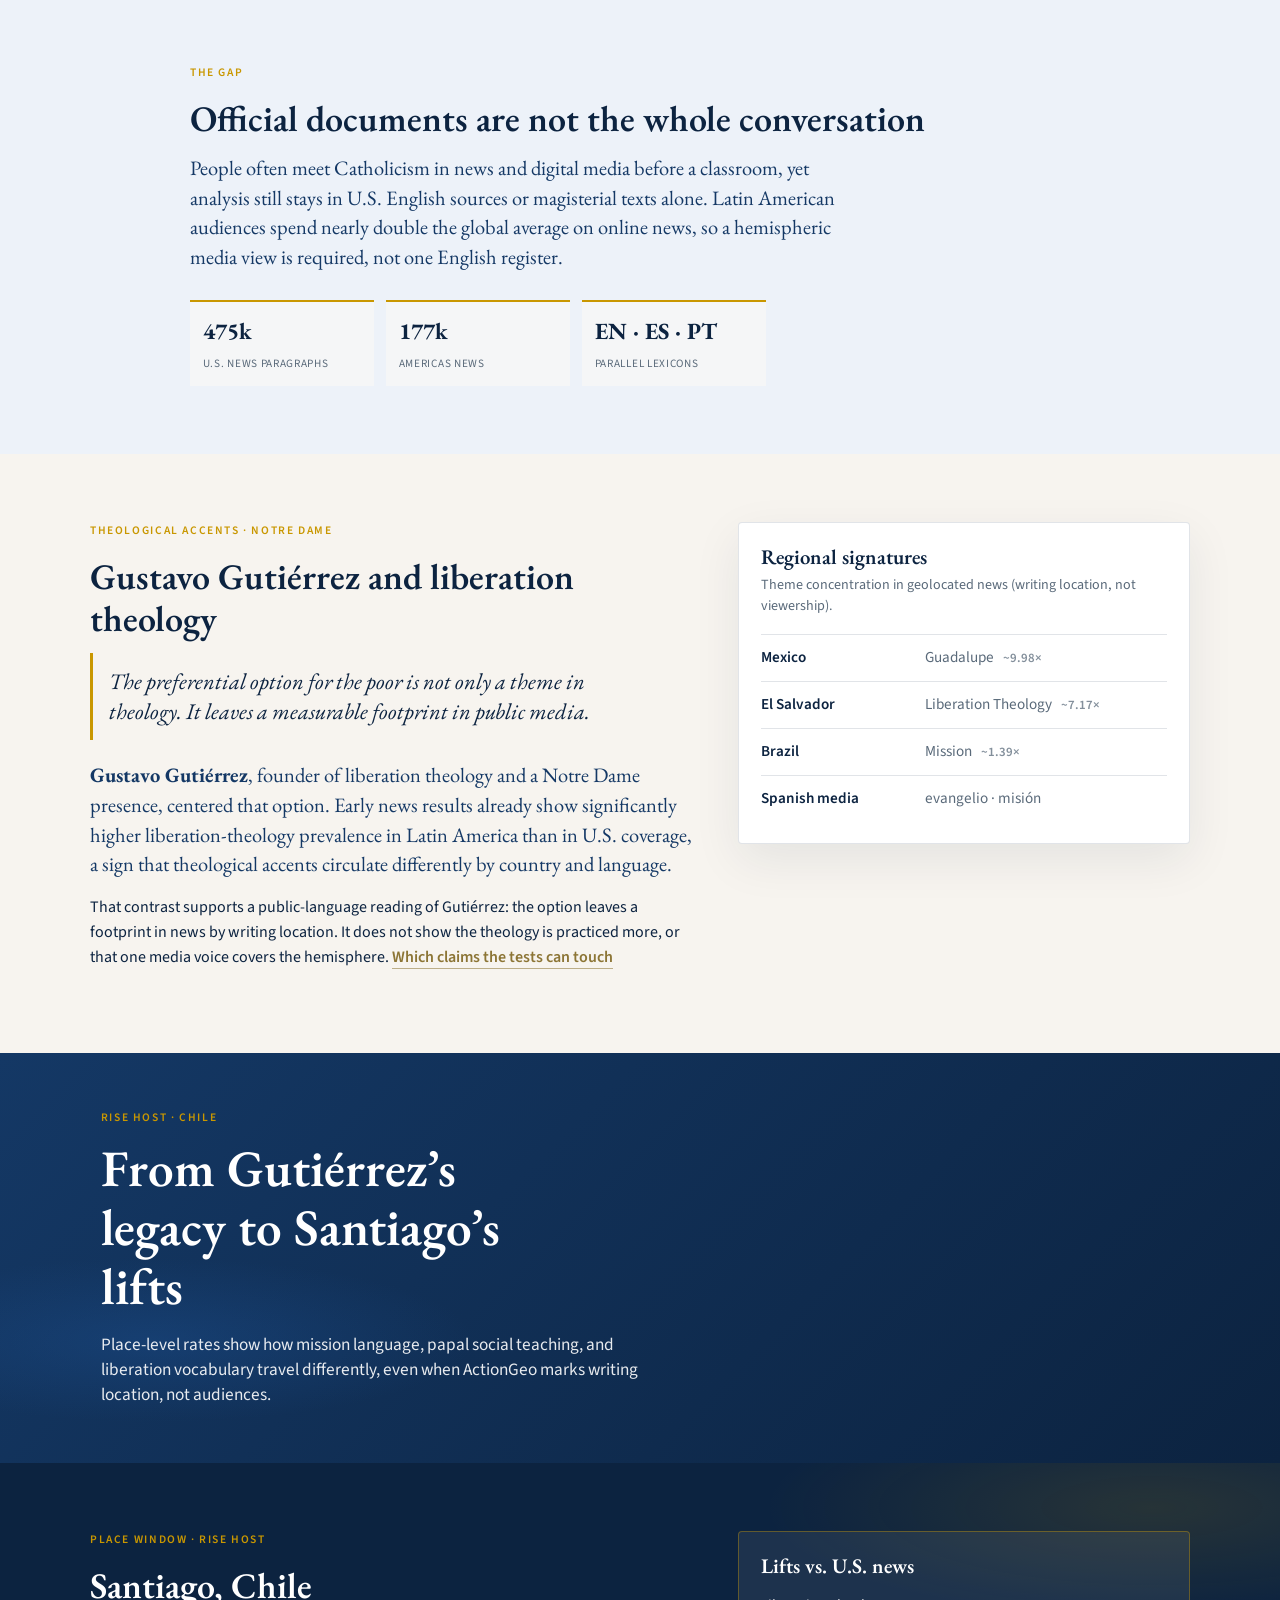
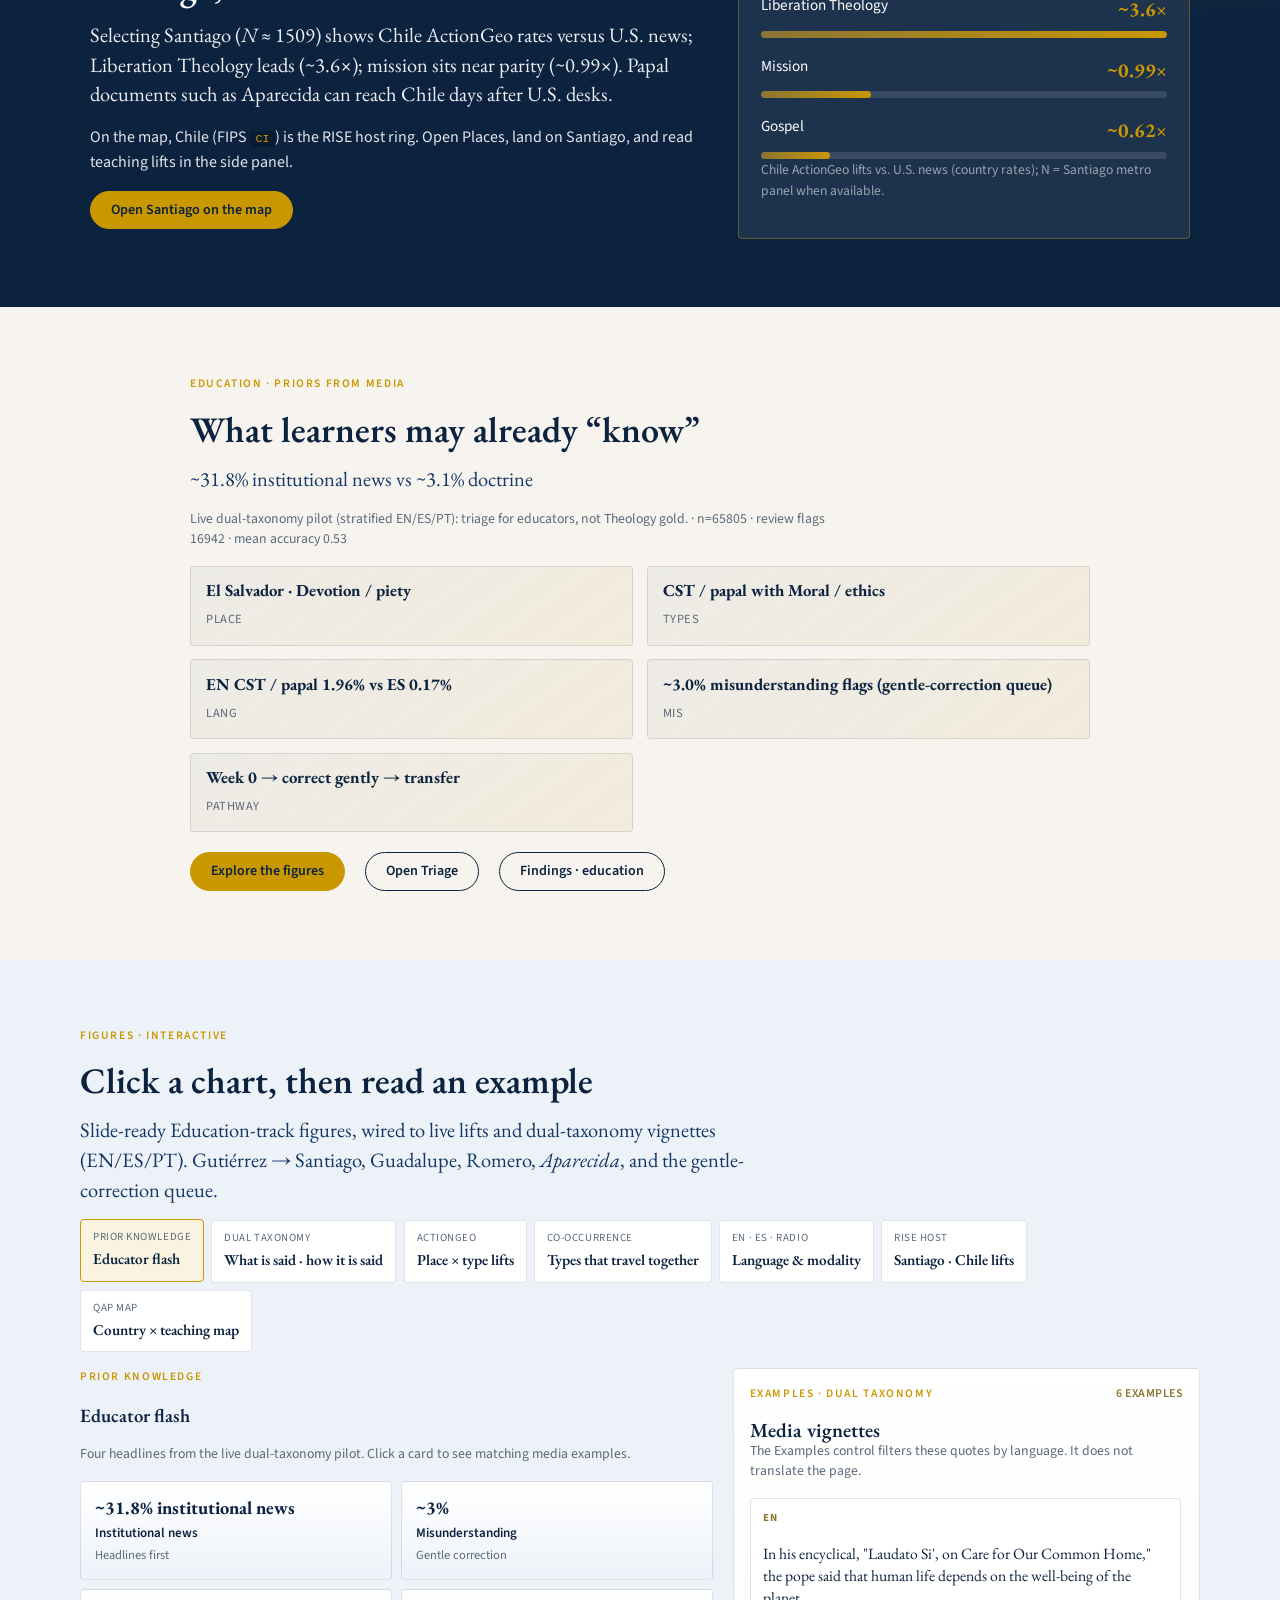
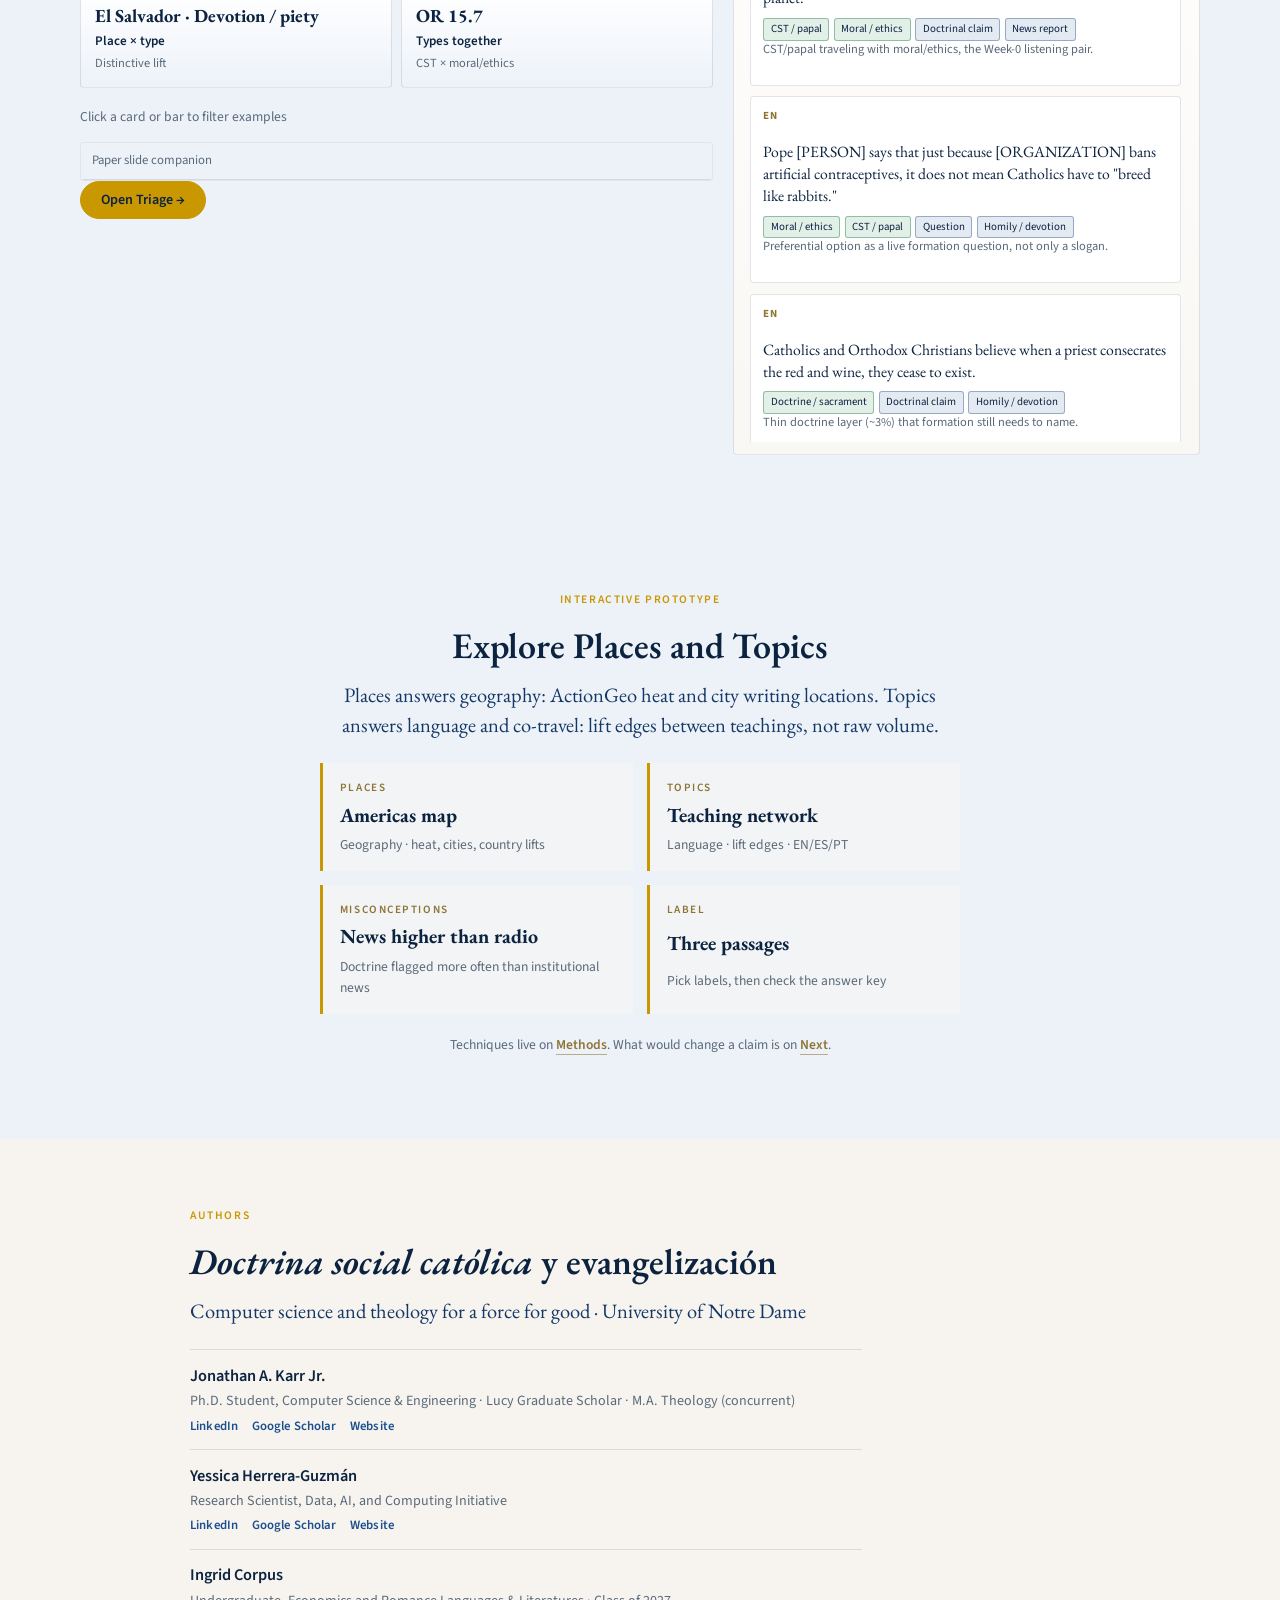
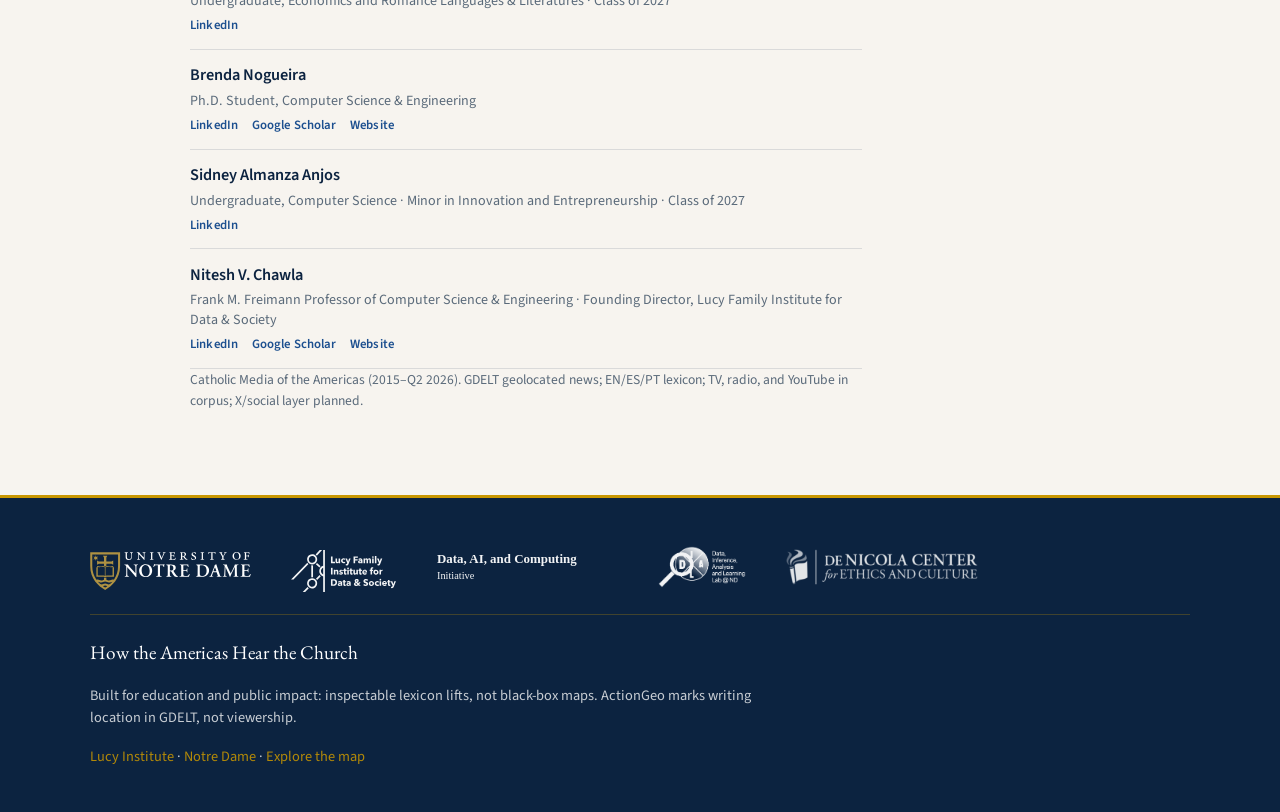
==== commit 3d5540b7: "improve website with theological tests" ====
--- a/viz/pages/index.html
+++ b/viz/pages/index.html
@@ -28,14 +28,19 @@
         <a href="triage.html" id="nav-triage">Triage</a>
         <a href="explore.html#/places" id="tab-places">Places</a>
         <a href="explore.html#/topics" id="tab-topics">Topics</a>
-        <a href="misconceptions.html" id="nav-misconceptions">Misconceptions</a>
-        <a href="label.html" id="nav-label">Label</a>
-        <a href="next.html" id="nav-next">Next</a>
+        <a href="language.html" id="nav-language">Language</a>
+        <a href="misconceptions.html" id="nav-classroom">Classroom</a>
         <a href="methods.html" id="nav-methods">Methods</a>
       </nav>
     </div>
     <div class="nd-nav__sub nd-nav__sub--simple">
-      <div class="nav-langs"><b>EN</b> English · <b>ES</b> Spanish · <b>PT</b> Portuguese</div>
+      <div class="nav-langs" id="lang-switch" title="Filters example quotes. Does not translate this page.">
+        <span>Examples</span>
+        <button type="button" data-lang="all">All</button>
+        <button type="button" data-lang="en">EN</button>
+        <button type="button" data-lang="es">ES</button>
+        <button type="button" data-lang="pt">PT</button>
+      </div>
     </div>
   </header>
 
@@ -84,6 +89,16 @@
       </div>
     </section>
 
+    <nav class="story-path" aria-label="On this page">
+      <a href="#research-questions">Questions</a>
+      <a href="#gap">The gap</a>
+      <a href="#gutierrez">Gutiérrez</a>
+      <a href="#santiago">Santiago</a>
+      <a href="#story-education">Education</a>
+      <a href="#story-figures">Figures</a>
+      <a href="#explore-cta">Open a page</a>
+    </nav>
+
     <div class="story-band story-band--rq" id="research-questions">
       <div class="story-band__inner">
         <p class="story-band__kicker">Core research question</p>
@@ -105,6 +120,8 @@
             <span class="rq-list__tag">Language</span>
             <span class="rq-list__body">
               How do parallel English, Spanish, and Portuguese lexicon teachings travel as one concept?
+              Inside television and YouTube, Spanish excerpts are flagged more often than English ones. News in this set is almost all English, and Portuguese is too small to test.
+              <span class="rq-list__links"><a href="language.html">Language</a></span>
             </span>
           </li>
           <li>
@@ -112,9 +129,11 @@
             <span class="rq-list__body">
               How can multi-label categories and computational accuracy scores help flag
               misunderstandings for educator review?
+              About 3% of excerpts are flagged. At paragraph level news is higher than television, YouTube, and radio. After grouping by outlet and day, television rises to news and radio stays lower. Doctrine is flagged far more often than institutional news.
               <span class="rq-list__links">
                 <a href="triage.html">Triage</a>
                 <a href="findings.html#f-education">Findings</a>
+                <a href="misconceptions.html">Misconceptions</a>
                 <a href="methods.html#triage">Methods</a>
               </span>
             </span>
@@ -263,8 +282,8 @@
           </a>
           <a class="act" id="cta-misconceptions" href="misconceptions.html">
             <span class="act__label">Misconceptions</span>
-            <strong>News highest, radio lowest</strong>
-            <span>Source rates · clearly inaccurate versus partial</span>
+            <strong>News higher than radio</strong>
+            <span>Doctrine flagged more often than institutional news</span>
           </a>
           <a class="act" id="cta-label" href="label.html">
             <span class="act__label">Label</span>
@@ -273,8 +292,10 @@
           </a>
         </div>
         <p class="story-note" style="margin-top:1.25rem">
-          Techniques and lexicon definition live on
+          Techniques live on
           <a class="chapter-link" id="story-to-methods" href="methods.html">Methods</a>.
+          What would change a claim is on
+          <a class="chapter-link" href="next.html">Next</a>.
         </p>
       </div>
     </section>
--- a/viz/css/site.css
+++ b/viz/css/site.css
@@ -52,6 +52,14 @@
 }
 button, select, input { font: inherit; color: inherit; }
 button { cursor: pointer; }
+::selection {
+  background: #f0d78c;
+  color: #0c2340;
+}
+a::selection {
+  background: #f0d78c;
+  color: #0c2340;
+}
 
 h1, h2, h3, .display {
   font-family: var(--font-serif);
@@ -151,8 +159,22 @@
 .search-item:hover, .search-item.on { background: rgba(201,151,0,.12); }
 .search-item b { display: block; font-weight: 600; }
 .search-item span { color: var(--muted); font-size: 0.7rem; }
-.nav-langs { font-size: 0.68rem; letter-spacing: .04em; color: rgba(255,255,255,.65); white-space: nowrap; }
-.nav-langs b { color: var(--nd-gold); }
+.story-path {
+  display: flex; flex-wrap: wrap; gap: 0.65rem 1.1rem; justify-content: center;
+  padding: 0.85rem 1.25rem; background: #0c2340; border-bottom: 1px solid rgba(240,215,140,.35);
+}
+.story-path a { color: #f0d78c; font-size: 0.82rem; letter-spacing: .04em; text-decoration: none; }
+.story-path a:hover { color: #fff; }
+.nav-langs { display: flex; align-items: center; gap: 4px; font-size: 0.68rem; letter-spacing: .04em; color: rgba(255,255,255,.65); white-space: nowrap; }
+.nav-langs button {
+  font: inherit; letter-spacing: inherit; color: rgba(255,255,255,.8);
+  background: transparent; border: 1px solid rgba(255,255,255,.25);
+  border-radius: 999px; padding: 2px 8px; cursor: pointer;
+}
+.nav-langs button.is-on { color: var(--nd-navy, #0c2340); background: var(--nd-gold); border-color: var(--nd-gold); }
+.classroom-sub { display: flex; gap: 12px; margin-left: 12px; }
+.classroom-sub a { color: rgba(255,255,255,.8); font-size: 0.72rem; text-decoration: none; }
+.classroom-sub a.is-active { color: var(--nd-gold); }
 .nav-qap { color: rgba(255,255,255,.55); font-size: 0.68rem; max-width: 280px; text-align: right; overflow: hidden; text-overflow: ellipsis; white-space: nowrap; }
 
 /* -- Pages (one HTML each; mode-* is body class for chrome) -- */
@@ -357,7 +379,7 @@
 /* Light surfaces: ghost CTAs need navy ink, not hero white */
 .chapter--sky .cta--ghost,
 .chapter--paper .cta--ghost,
-.page-hero .cta--ghost,
+.page-hero--paper .cta--ghost,
 .figboard .cta--ghost,
 .f-card .cta--ghost {
   color: var(--nd-blue);
@@ -366,11 +388,20 @@
 }
 .chapter--sky .cta--ghost:hover,
 .chapter--paper .cta--ghost:hover,
-.page-hero .cta--ghost:hover,
+.page-hero--paper .cta--ghost:hover,
 .figboard .cta--ghost:hover,
 .f-card .cta--ghost:hover {
   color: var(--nd-dark-gold);
   border-color: var(--nd-gold);
+}
+.page-hero:not(.page-hero--paper) .cta--ghost {
+  color: #fff;
+  border-color: rgba(255,255,255,.55);
+  background: transparent;
+}
+.page-hero:not(.page-hero--paper) .cta--ghost:hover {
+  color: #f0d78c;
+  border-color: #f0d78c;
 }
 .page-hero .cta { margin: 0; }
 .cta-scroll {
@@ -955,6 +986,11 @@
   padding: 7px 0; border-top: 1px solid rgba(240,230,200,.12); font-size: 0.8rem;
   color: #e8eef5;
 }
+button.edge {
+  width: 100%; text-align: left; background: transparent; border: 0;
+  border-top: 1px solid rgba(240,230,200,.12); border-radius: 0;
+}
+button.edge:hover { color: var(--nd-bright-gold, #f0d78c); }
 .rank { cursor: pointer; }
 .rank:hover span:first-child { color: var(--nd-bright-gold); }
 .pill { color: var(--nd-gold); font-size: 0.64rem; text-transform: uppercase; letter-spacing: .08em; margin: 0 0 4px; }
@@ -2203,6 +2239,16 @@
   font-size: 1.25rem;
   margin: 0.25rem 0 0.35rem;
 }
+.lang-table { width: 100%; border-collapse: collapse; margin: 0.6rem 0 0.8rem; font-size: 0.92rem; }
+.lang-table th, .lang-table td { text-align: left; padding: 0.45rem 0.5rem; border-bottom: 1px solid var(--line); vertical-align: top; }
+.lang-table th { color: var(--nd-blue); font-size: 0.75rem; letter-spacing: 0.04em; text-transform: uppercase; }
+.theory-cite {
+  font-size: 0.86rem;
+  color: var(--muted);
+  margin: 0 0 0.45rem;
+}
+.methods-body p.theory-cite { color: var(--muted); max-width: 40rem; }
+.theory-cite a { color: var(--nd-bright-blue); }
 .theory-verdict {
   display: inline-block;
   margin: 0;
@@ -2215,6 +2261,9 @@
 .theory-verdict--with { background: #e5f2ea; color: #1f7a4d; }
 .theory-verdict--against { background: #0c2340; color: #fff; }
 .theory-verdict--open { background: #f4e7b8; color: #6a5200; }
+.methods-body p.theory-verdict--with { color: #1f7a4d; }
+.methods-body p.theory-verdict--against { color: #fff; }
+.methods-body p.theory-verdict--open { color: #6a5200; }
 .mis-grid {
   display: grid;
   grid-template-columns: repeat(auto-fit, minmax(280px, 1fr));
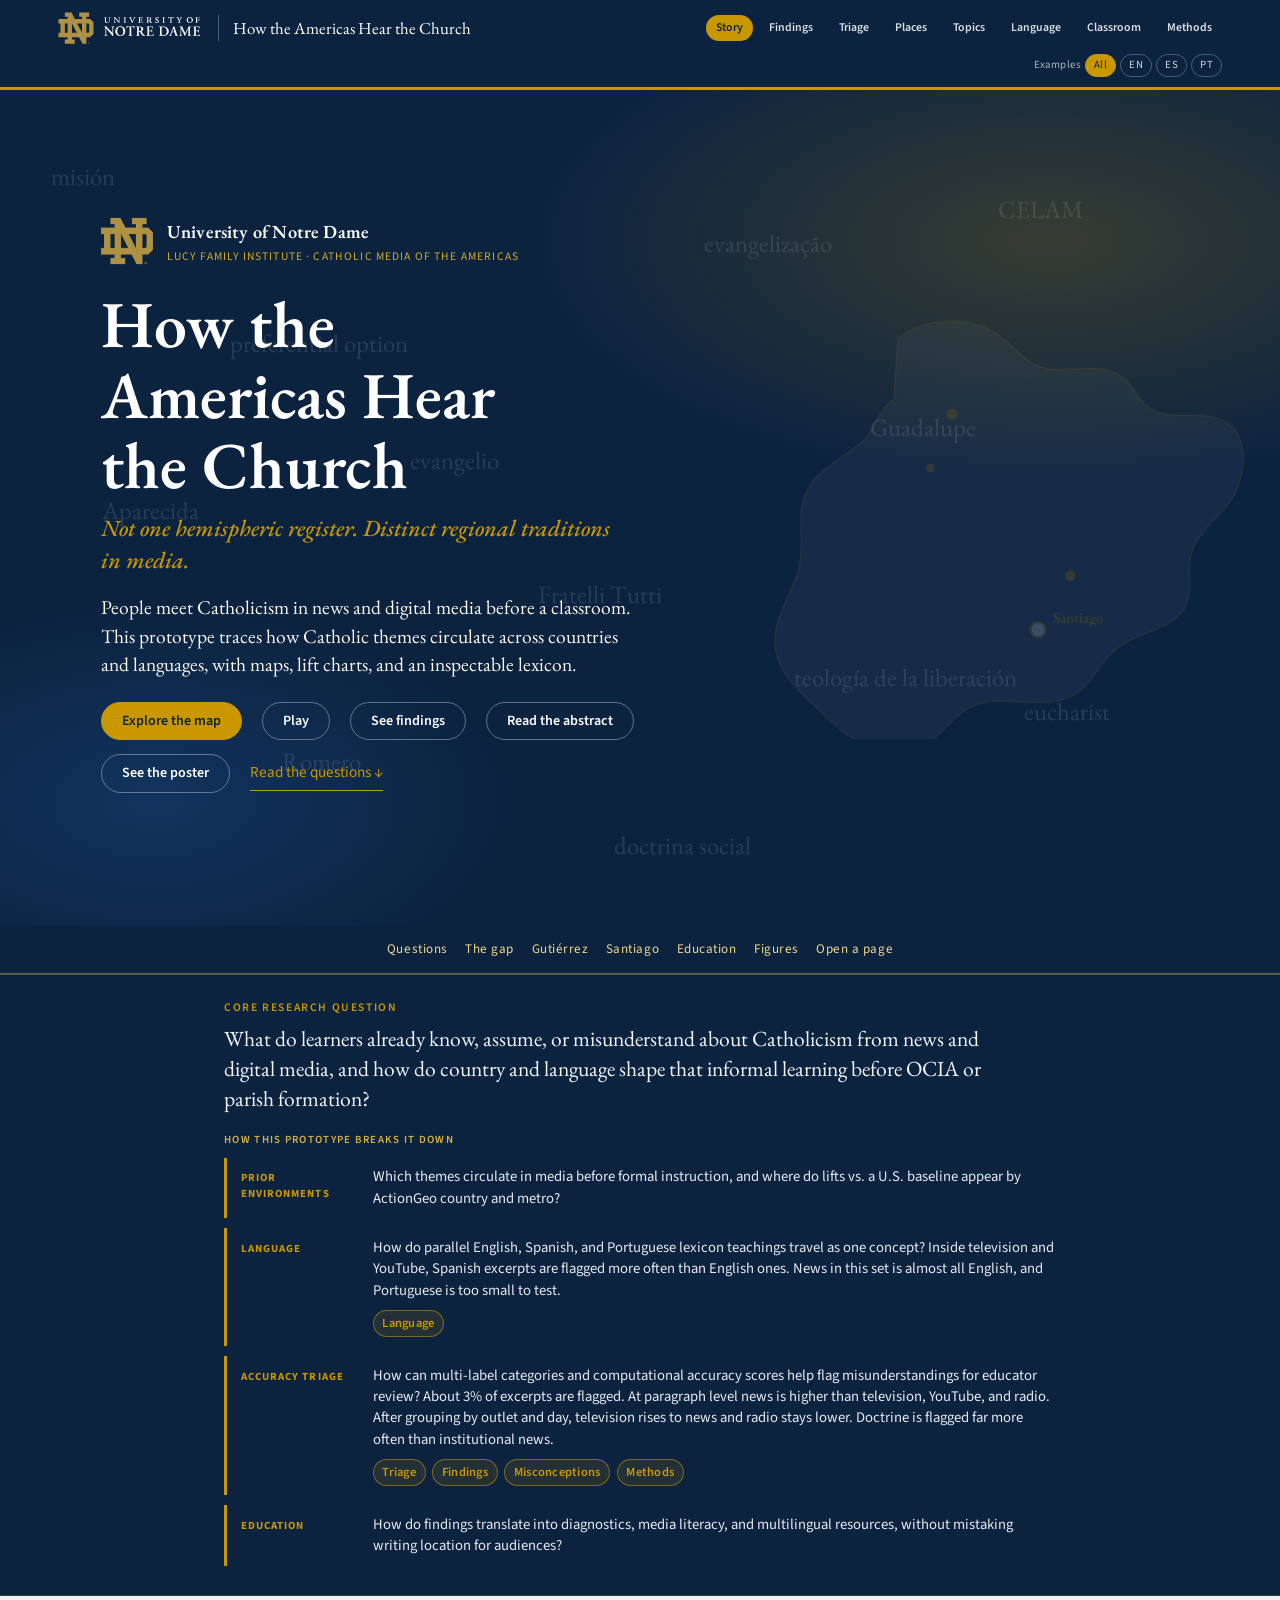
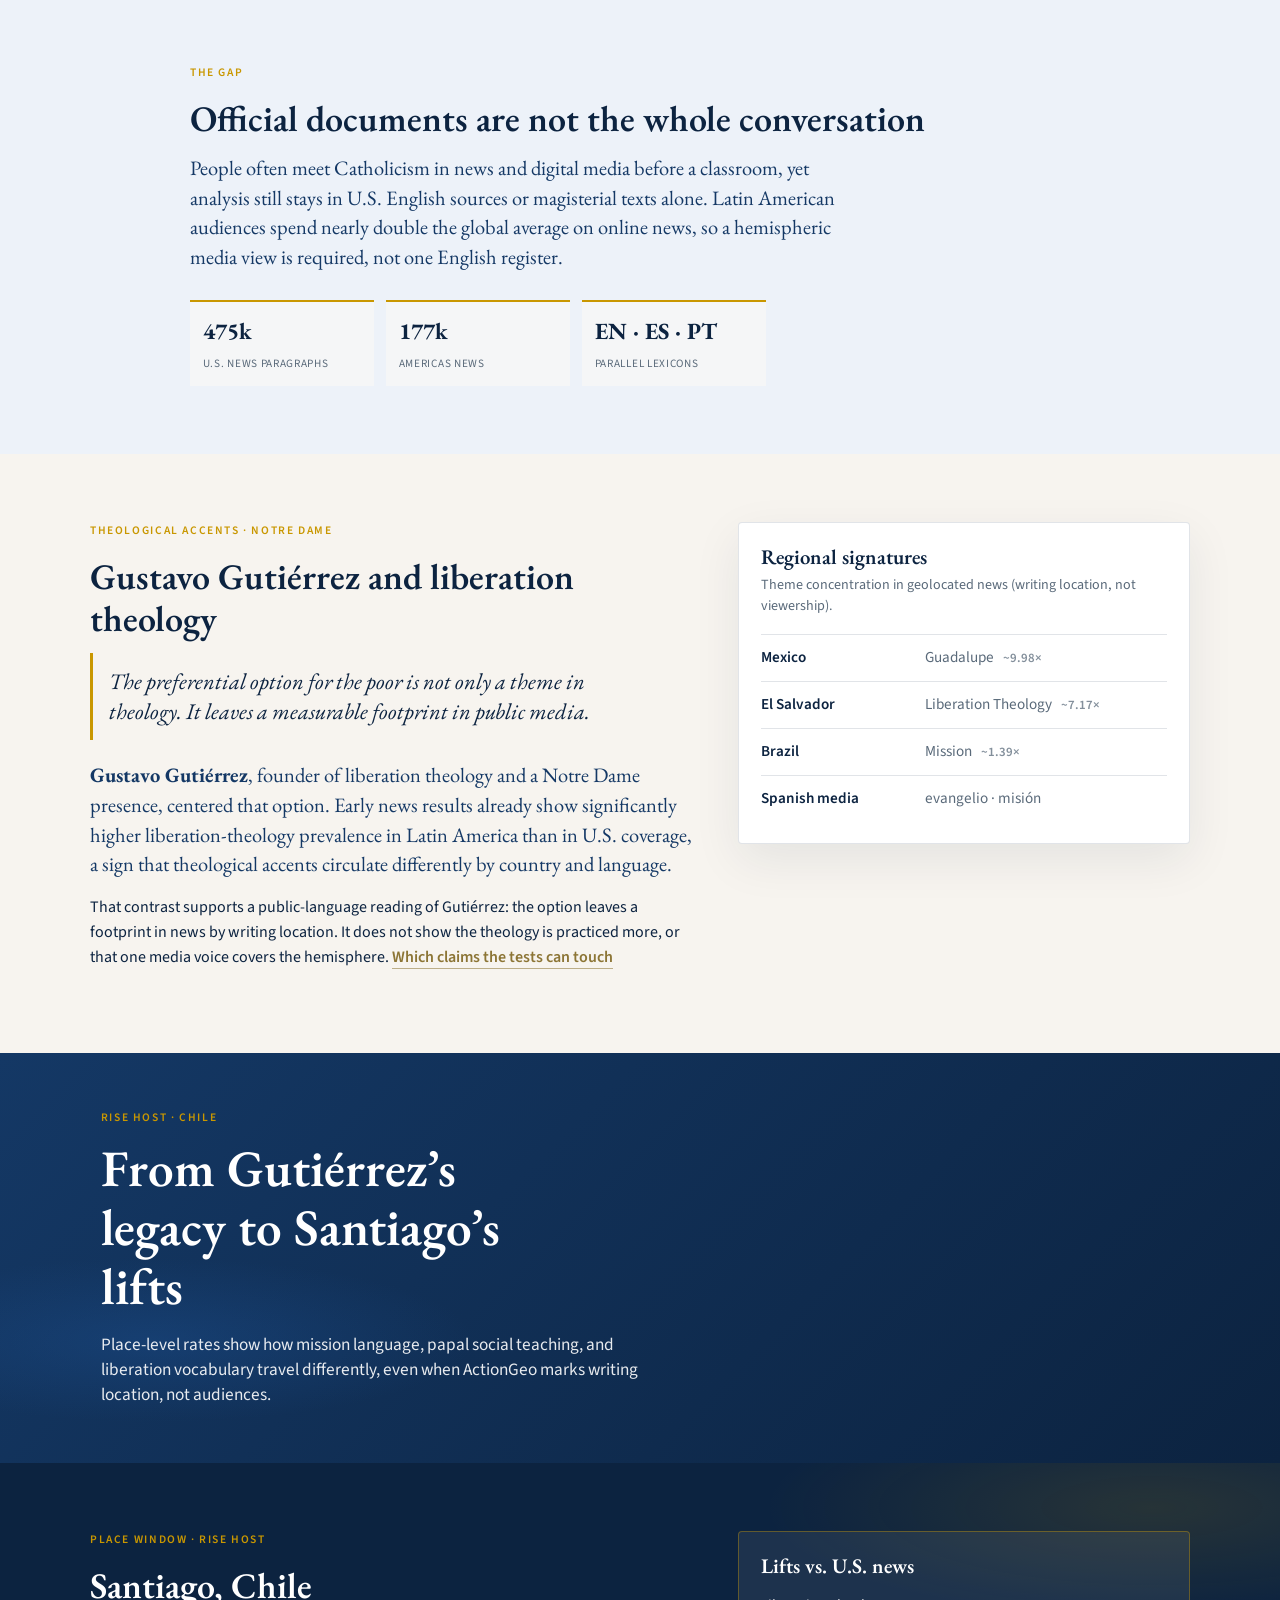
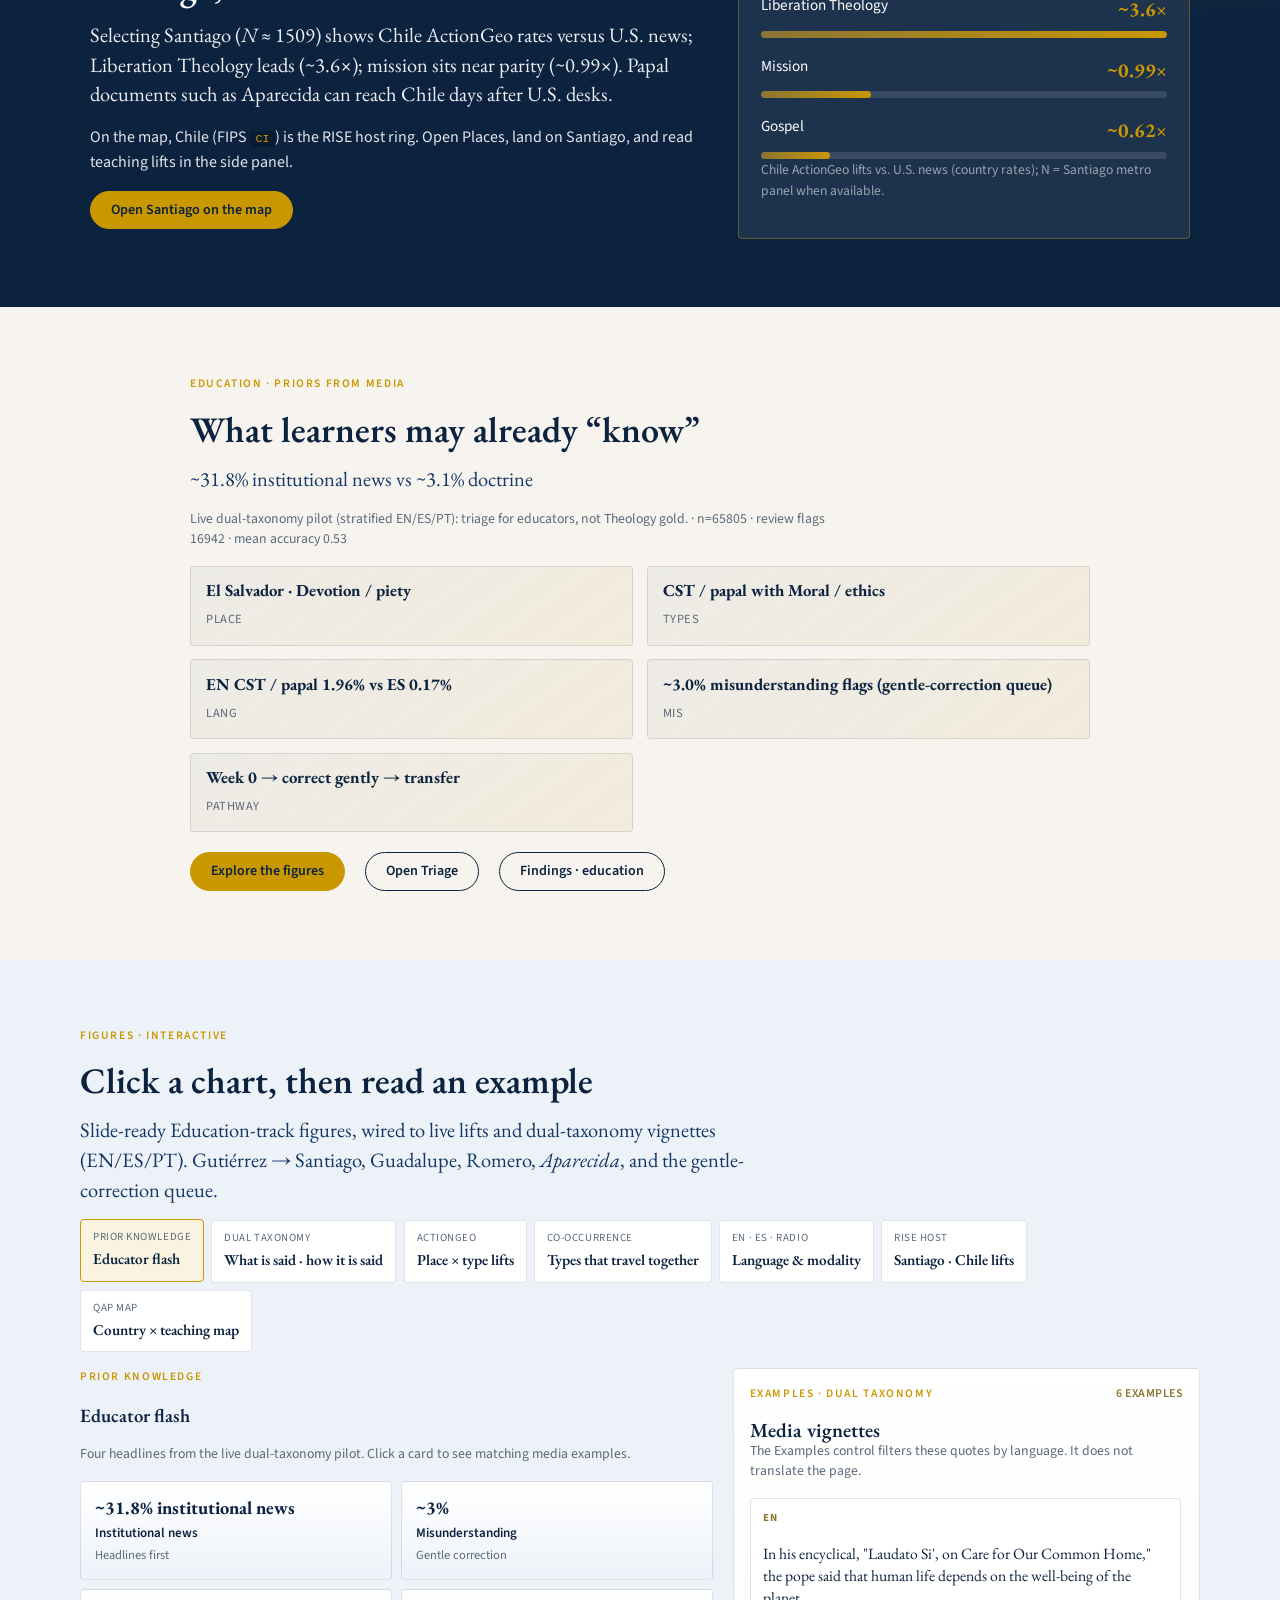
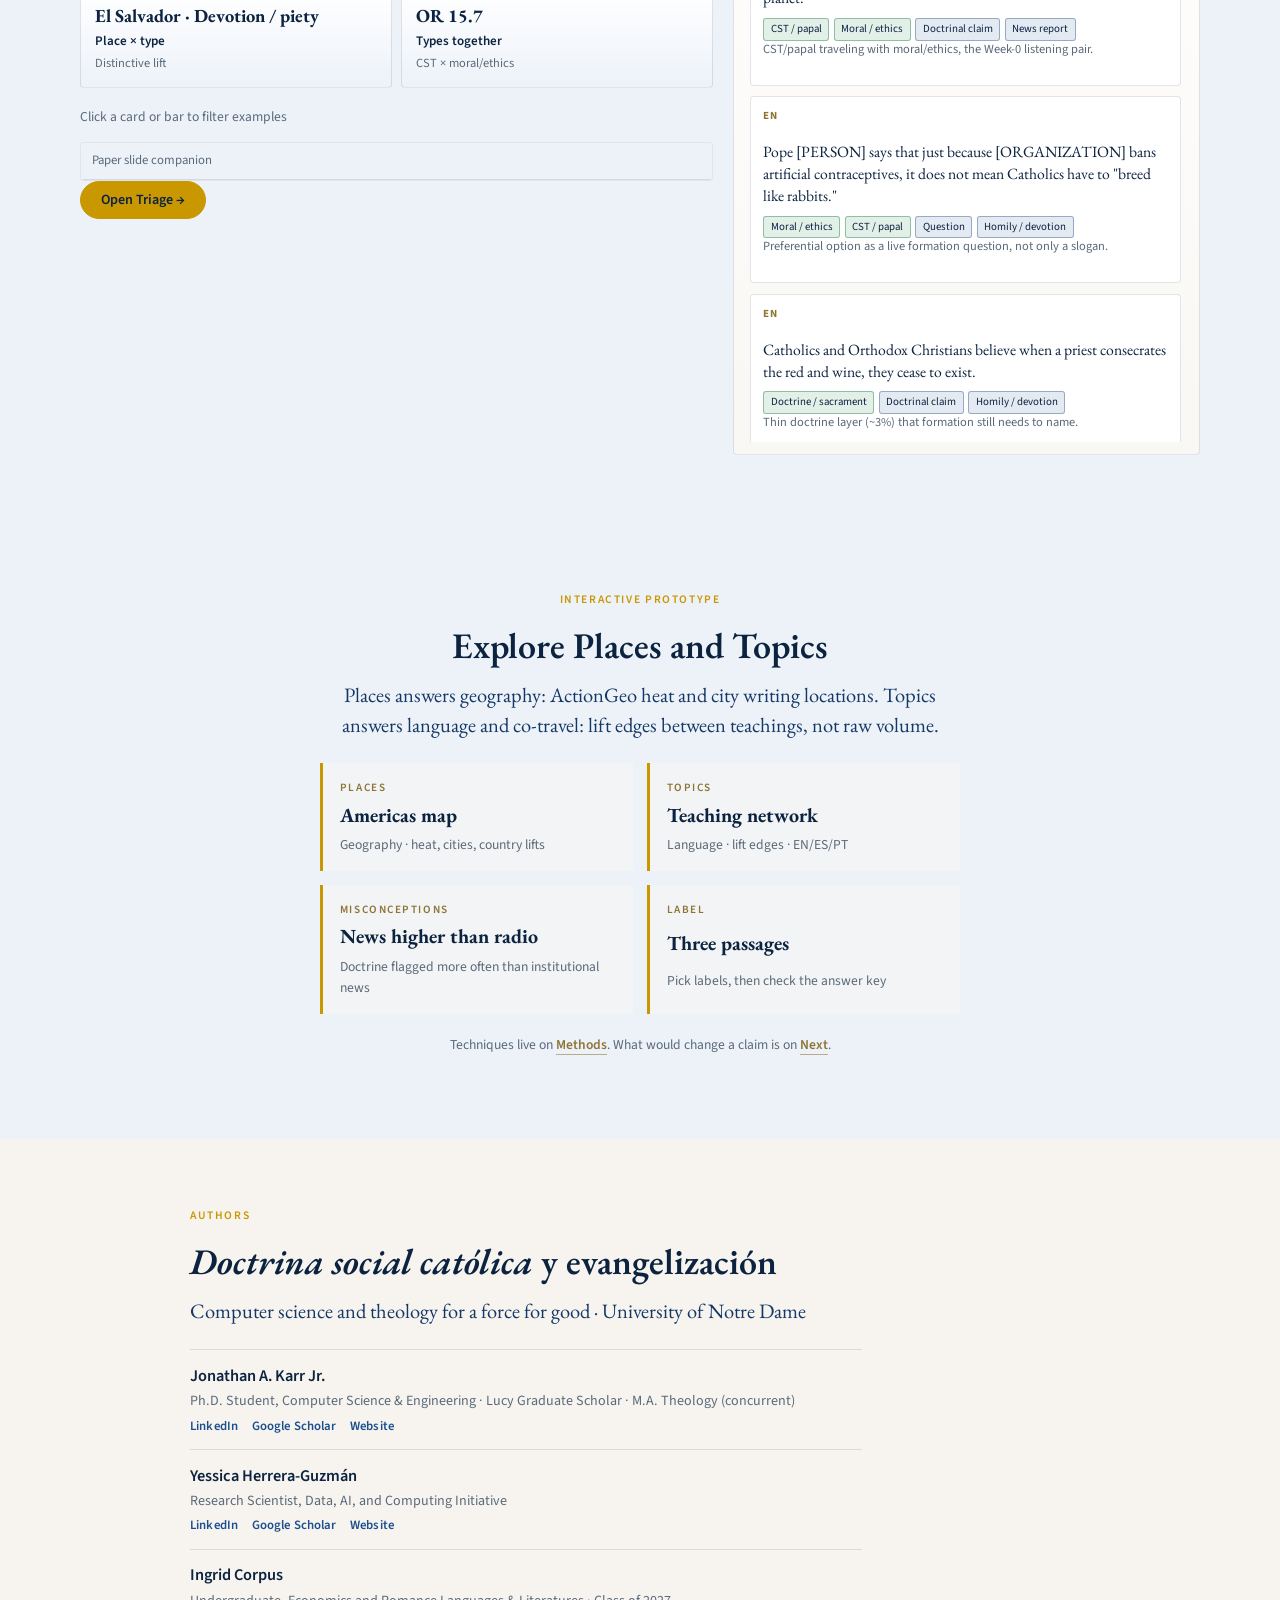
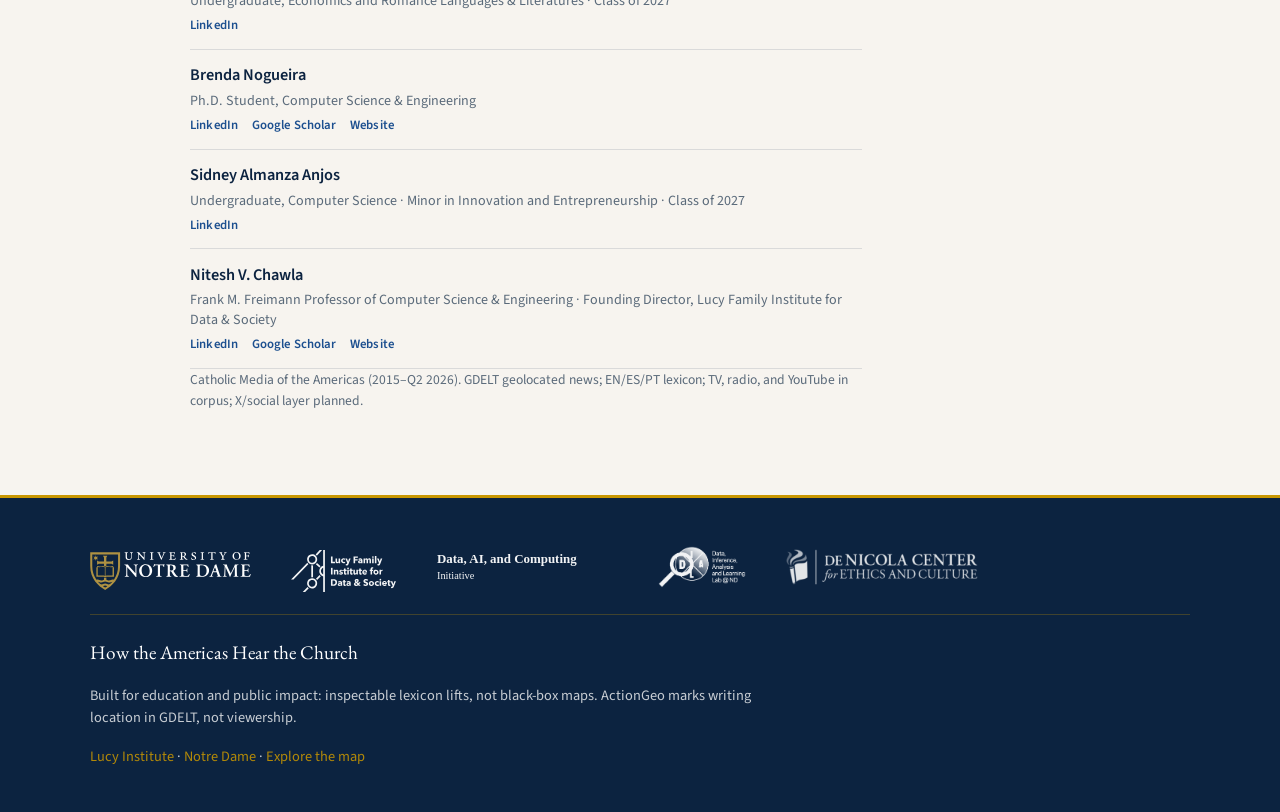
==== commit 34f70041: "do live presentation" ====
--- a/viz/pages/index.html
+++ b/viz/pages/index.html
@@ -80,6 +80,7 @@
           </p>
           <div class="hook__ctas">
             <a class="cta" id="cta-explore" href="explore.html#/places">Explore the map</a>
+            <a class="cta cta--ghost" id="cta-play" href="present.html">Play</a>
             <a class="cta cta--ghost" id="cta-findings" href="findings.html">See findings</a>
             <a class="cta cta--ghost" id="cta-abstract" href="https://jonathankarr.com/documents/how_the_americas_hear_the_church_abstract.pdf" target="_blank" rel="noopener noreferrer">Read the abstract</a>
             <a class="cta cta--ghost" id="cta-poster" href="https://docs.google.com/presentation/d/1OcvlUY28Ig3L1JT0lPvCVUaqyzal0mBl/edit?usp=sharing&amp;ouid=116310928031028965375&amp;rtpof=true&amp;sd=true" target="_blank" rel="noopener noreferrer">See the poster</a>
--- a/viz/css/site.css
+++ b/viz/css/site.css
@@ -2295,6 +2295,70 @@
   font-size: 1.08rem;
   margin: 0;
 }
+body.mode-present {
+  background: #0c2340;
+  overflow: hidden;
+  height: 100dvh;
+}
+.reel {
+  position: fixed;
+  top: 0;
+  left: 0;
+  width: 100%;
+  height: calc(100dvh - 64px);
+  border: 0;
+  background: #071018;
+}
+.reel-bar {
+  position: fixed;
+  left: 0; right: 0; bottom: 0;
+  height: 64px;
+  display: flex;
+  align-items: center;
+  gap: 12px;
+  padding: 0 16px;
+  background: #0c2340;
+  color: #fff;
+  border-top: 3px solid var(--nd-gold);
+  z-index: 5;
+}
+.reel-progress {
+  position: absolute;
+  left: 0; top: -3px;
+  height: 3px;
+  width: 0;
+  background: #f0d78c;
+}
+.reel-caption { color: rgba(255,255,255,.75); font-size: 0.85rem; flex: 1; min-width: 8rem; }
+.reel-jumps { display: flex; gap: 6px; flex-wrap: wrap; }
+.reel-bar .reel-jumps button { background: transparent; color: #fff; border: 1px solid rgba(255,255,255,.35); }
+.reel-bar .reel-jumps button.is-on { background: #f0d78c; color: #0c2340; border-color: #f0d78c; }
+.reel-bar strong { font-family: var(--font-serif); font-weight: 600; font-size: 1.05rem; }
+.reel-bar span { color: rgba(255,255,255,.7); font-size: 0.82rem; }
+.reel-bar button, .reel-bar a.reel-exit {
+  font: 600 0.78rem/1 var(--font-sans);
+  color: #0c2340;
+  background: #f0d78c;
+  border: 0;
+  border-radius: 999px;
+  padding: 7px 12px;
+  text-decoration: none;
+}
+.reel-pages {
+  position: fixed;
+  right: 14px;
+  bottom: 60px;
+  background: #fff;
+  color: #0c2340;
+  padding: 10px 14px;
+  border-radius: 8px;
+  display: flex;
+  flex-direction: column;
+  gap: 6px;
+  z-index: 6;
+}
+.reel-pages a { color: #0c2340; font-weight: 600; text-decoration: none; }
+.reel-pages[hidden] { display: none; }
 
 .label-layout {
   display: grid;
